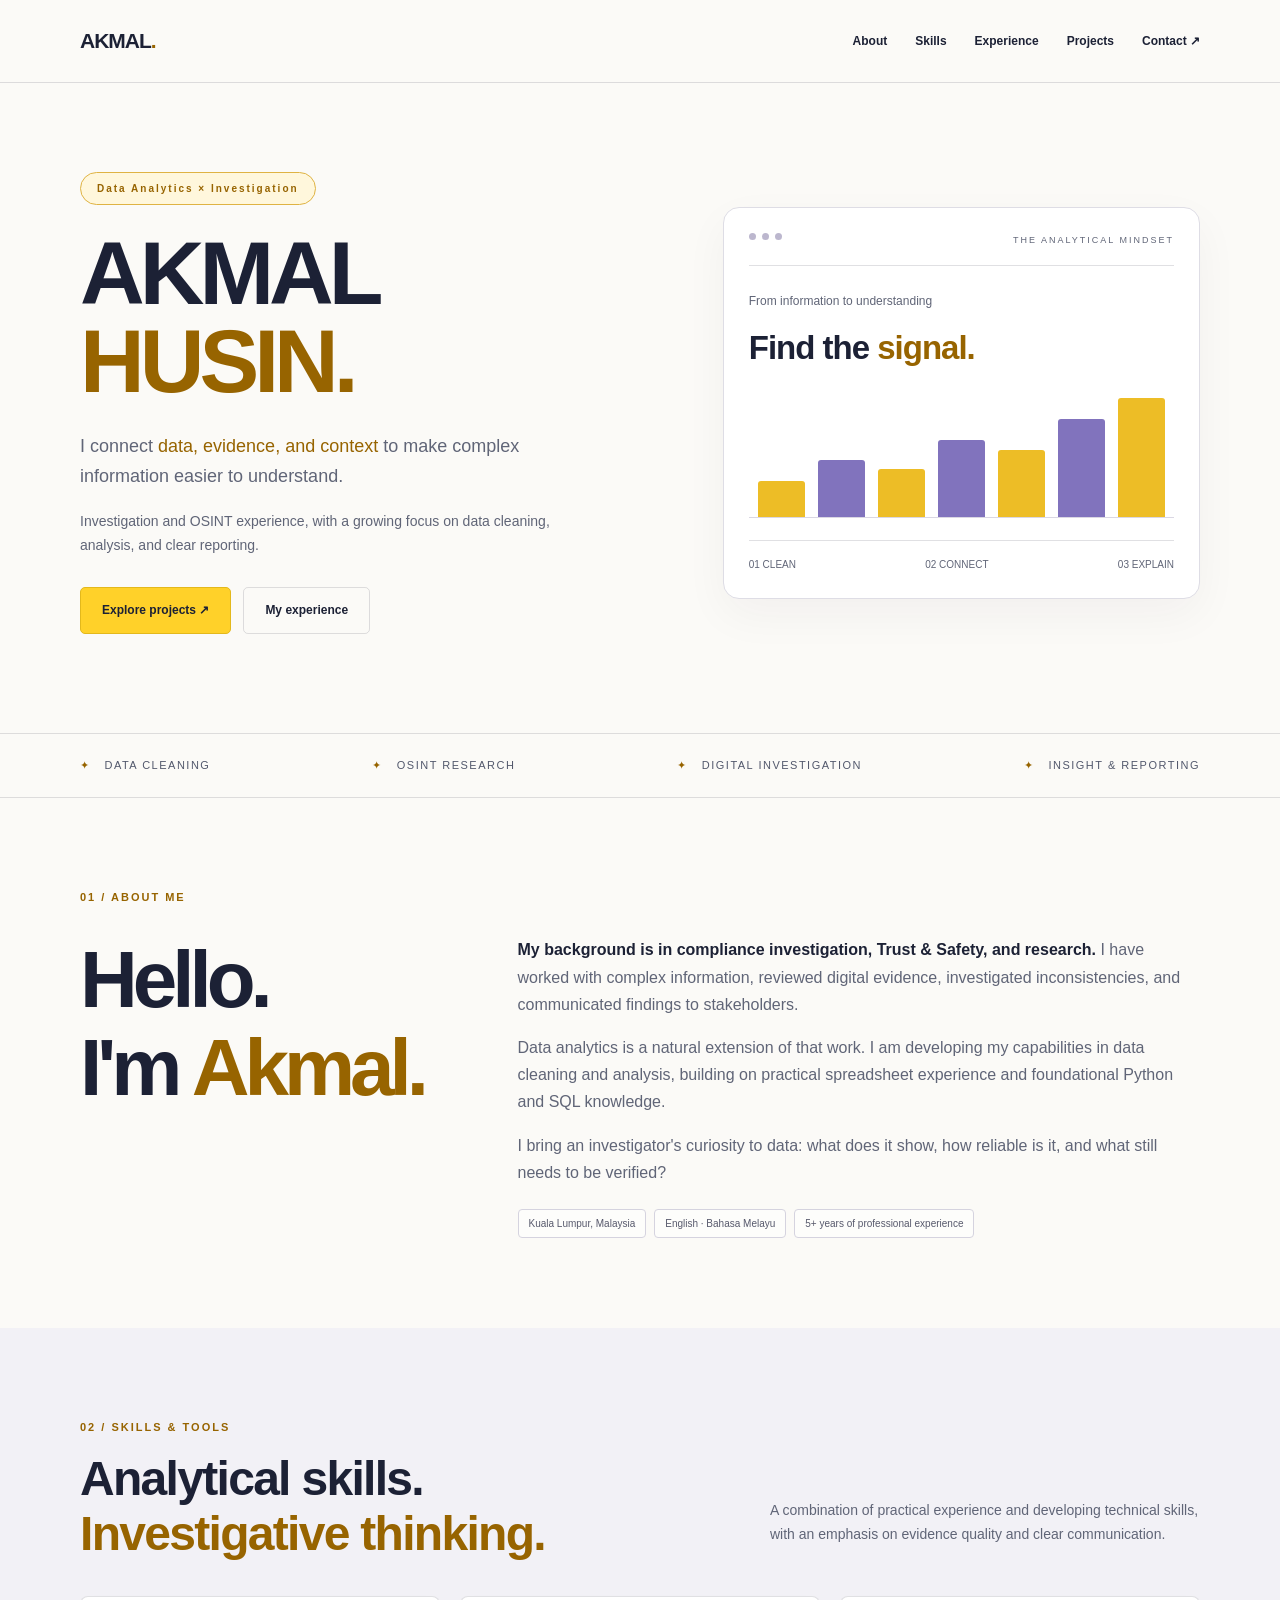
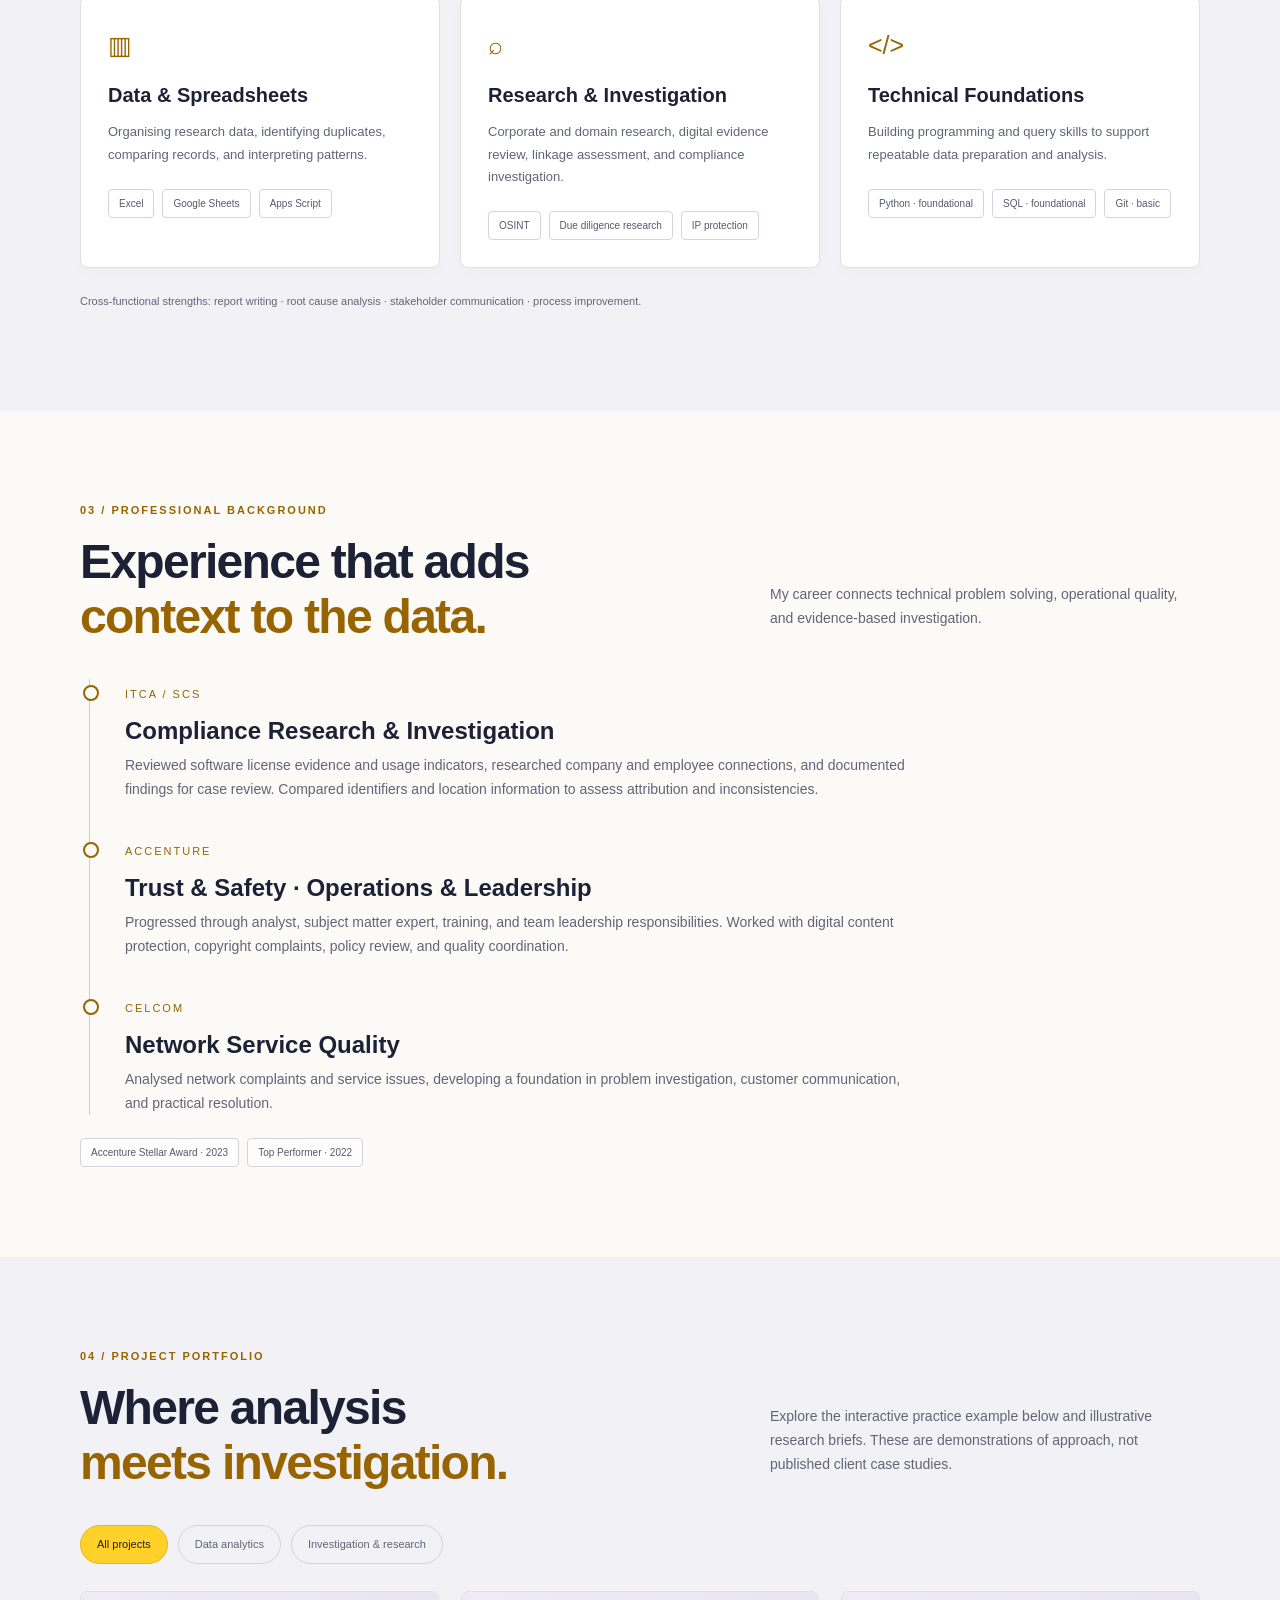
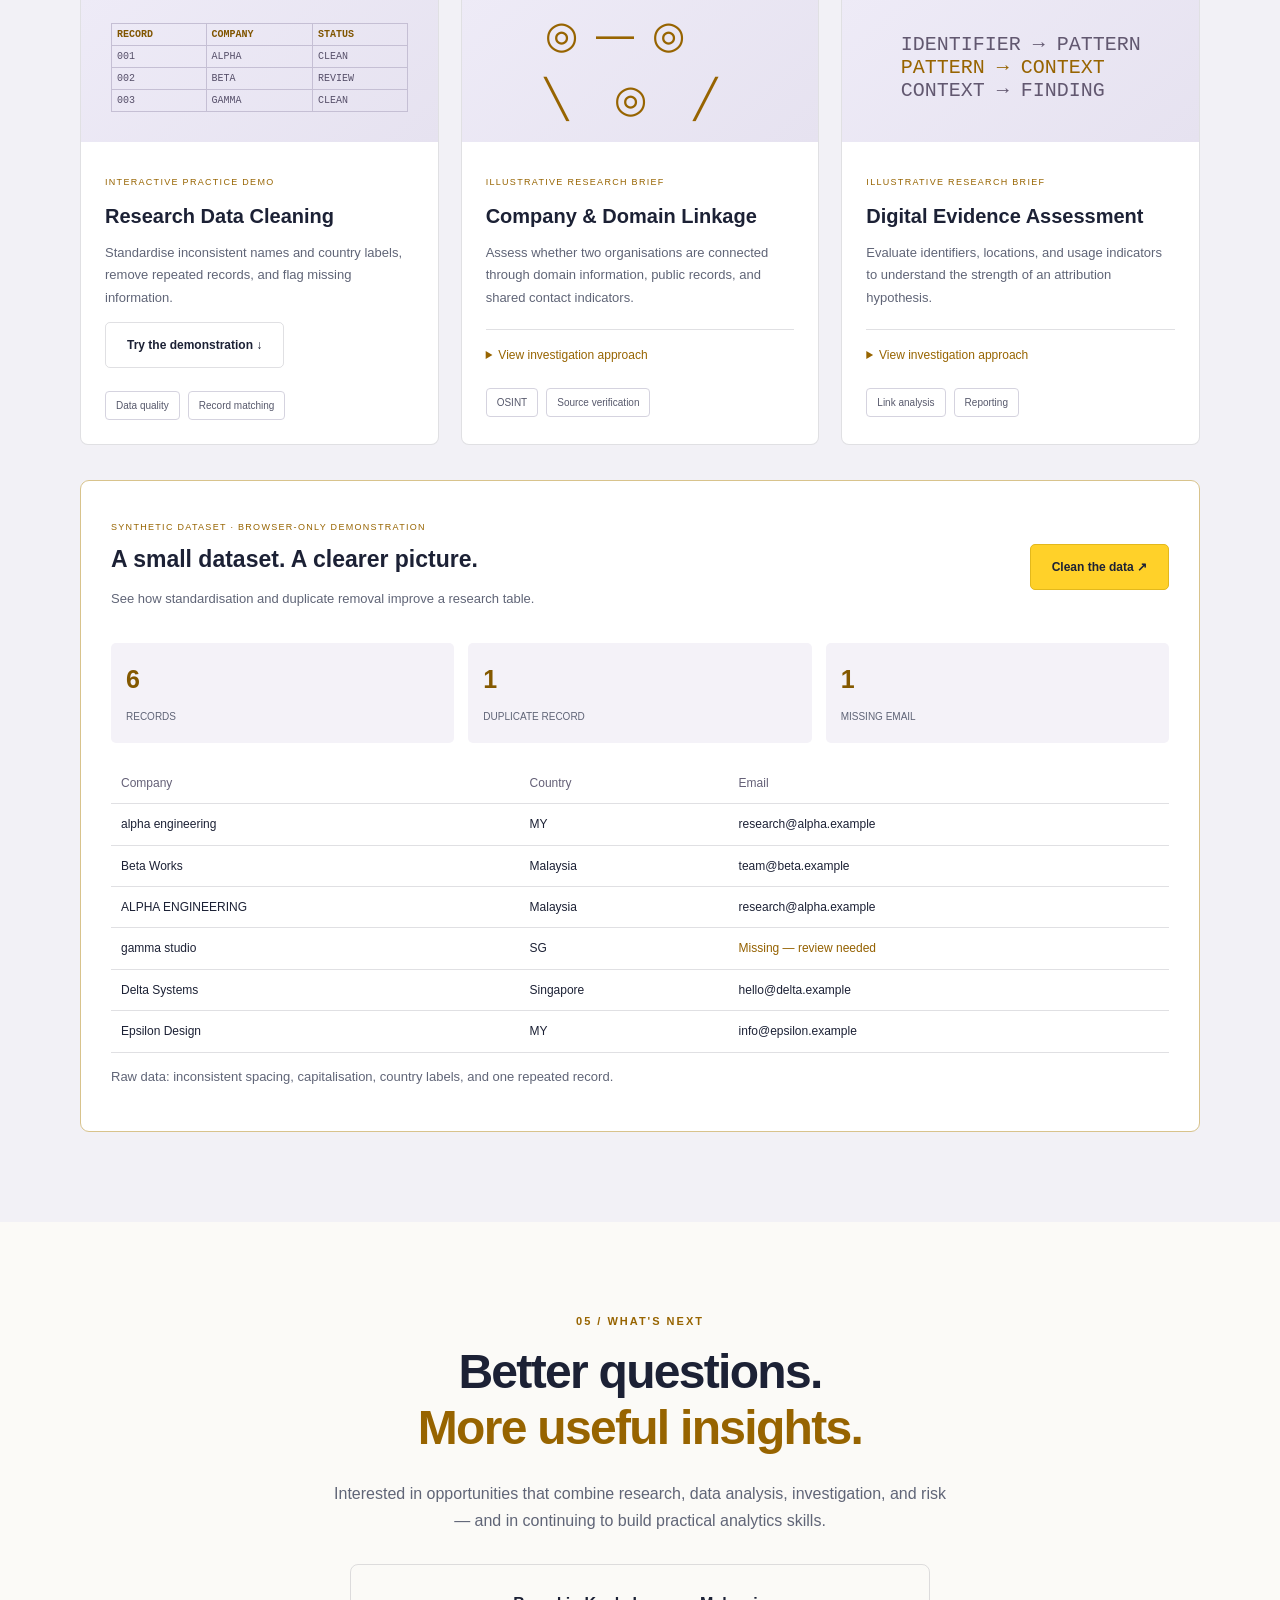
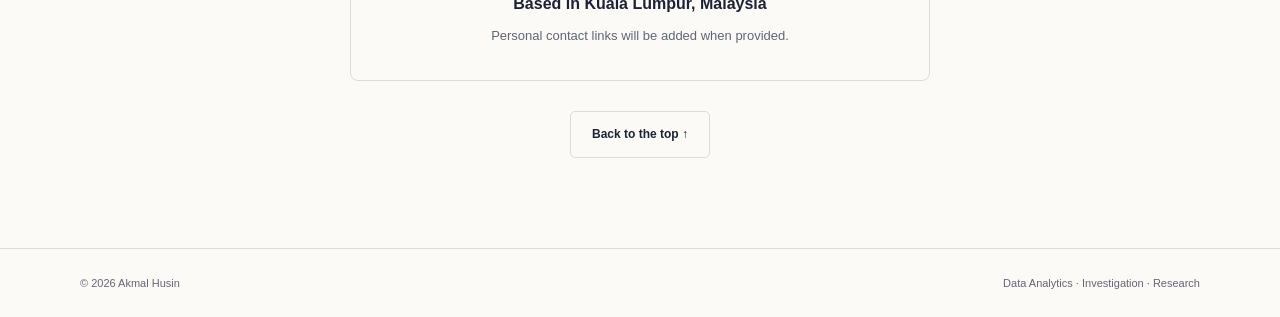
==== index.html @ 13989001 "Add files via upload" ====
<!doctype html><html lang="en"><head><meta charset="utf-8"><meta name="viewport" content="width=device-width,initial-scale=1"><title>Akmal Husin | Data Analytics & Investigation</title><meta name="description" content="Akmal Husin's portfolio brings together data analytics, OSINT, compliance investigation, and professional experience."><style>
:root{--bg:#06051c;--panel:#100f2c;--yellow:#ffd129;--white:#f5f4fc;--muted:#aaa9c2;--line:#ffffff20}*{box-sizing:border-box}html{scroll-behavior:smooth;scroll-padding-top:95px}body{margin:0;background:var(--bg);color:var(--white);font:16px/1.7 Arial,sans-serif}a{color:inherit;text-decoration:none}button{font:inherit;cursor:pointer}.wrap{width:min(1120px,88%);margin:auto}header{position:sticky;top:0;z-index:10;background:#06051cf5;border-bottom:1px solid var(--line)}.nav{height:82px;display:flex;justify-content:space-between;align-items:center}.logo{font-size:21px;font-weight:800;letter-spacing:-1px}.logo span,.accent{color:var(--yellow)}nav{display:flex;gap:28px;font-size:12px;font-weight:bold}nav a:hover,nav a.active{color:var(--yellow)}.menu{display:none;background:transparent;border:1px solid var(--line);color:white;padding:6px 12px}.hero{display:grid;grid-template-columns:1.2fr 1fr;align-items:center;gap:70px;min-height:650px;padding:65px 0 75px}.eyebrow,.label{font-size:11px;text-transform:uppercase;letter-spacing:2px;font-weight:bold;color:var(--yellow)}.badge{display:inline-block;border:1px solid var(--yellow);border-radius:30px;padding:7px 16px;font-size:10px;letter-spacing:2px;font-weight:bold;color:var(--yellow)}h1{font-size:clamp(58px,7vw,94px);line-height:.98;letter-spacing:-5px;margin:25px 0}h1 span{display:block;color:var(--yellow)}.hero p{color:var(--muted);max-width:520px;font-size:18px}.buttons{display:flex;gap:12px;flex-wrap:wrap;margin-top:30px}.btn{display:inline-block;border:1px solid var(--line);padding:12px 21px;border-radius:5px;font-size:12px;font-weight:bold}.primary{background:var(--yellow);border-color:var(--yellow);color:#08071e}.btn:hover{transform:translateY(-2px)}.hero-art{position:relative;background:linear-gradient(135deg,#171538,#0c0b25);border:1px solid #ffffff25;border-radius:16px;box-shadow:24px 24px 0 #ffd12908;transform:rotate(2deg);padding:25px}.art-top{display:flex;gap:6px;border-bottom:1px solid var(--line);padding-bottom:17px}.dot{width:7px;height:7px;border-radius:50%;background:#645e85}.art-top small{margin-left:auto;color:var(--muted);font-size:9px;letter-spacing:2px}.art-title{font-size:12px;color:var(--muted);margin:25px 0 8px}.big-stat{font-size:33px;font-weight:bold;letter-spacing:-1px}.chart{height:120px;display:flex;align-items:end;gap:11px;margin:22px 0}.chart i{flex:1;background:#ffd129;border-radius:3px 3px 0 0}.chart i:nth-child(even){background:#6c64ba}.art-foot{display:flex;justify-content:space-between;color:#bcb8d2;font-size:10px;border-top:1px solid var(--line);padding-top:15px}.strip{border-block:1px solid var(--line);padding:22px 0}.strip .wrap{display:flex;justify-content:space-between;gap:20px;flex-wrap:wrap;color:#c7c4d9;font-size:11px;letter-spacing:1.5px}.strip span:before{content:'✦';color:var(--yellow);margin-right:14px}section{padding:90px 0}.section-head{display:flex;align-items:end;justify-content:space-between;gap:50px;margin-bottom:35px}.section-head p{max-width:430px;color:var(--muted);font-size:14px}h2{font-size:clamp(32px,4vw,48px);line-height:1.15;letter-spacing:-1.7px;margin:14px 0 0}h3{line-height:1.3}.about-grid{display:grid;grid-template-columns:.7fr 1.3fr;gap:70px}.hello{font-size:80px;line-height:1.1;letter-spacing:-5px;margin:0}.about p{color:var(--muted);margin-top:0}.about strong{color:var(--white)}.tags{display:flex;gap:8px;flex-wrap:wrap;margin-top:23px}.tag{font-size:10px;padding:5px 10px;border:1px solid #ffffff25;border-radius:4px;color:#bcb8d2}.tinted{background:#0b0924}.skills{display:grid;grid-template-columns:repeat(3,1fr);gap:20px}.skill{padding:27px;border:1px solid var(--line);border-radius:8px;background:var(--panel)}.icon{font-size:25px;color:var(--yellow)}.skill h3{font-size:20px;margin:16px 0 10px}.skill p{font-size:13px;color:var(--muted)}.small-note{font-size:11px;color:var(--muted);margin-top:24px}.timeline{border-left:1px solid #5d546b;margin-left:9px;padding-left:35px}.job{position:relative;padding:0 0 35px}.job:last-child{padding-bottom:0}.job:before{content:'';position:absolute;left:-42px;top:6px;width:12px;height:12px;border:2px solid var(--yellow);background:var(--bg);border-radius:50%}.company{color:var(--yellow);font-size:11px;letter-spacing:2px;text-transform:uppercase}.job h3{font-size:24px;margin:8px 0}.job p{color:var(--muted);font-size:14px;max-width:780px;margin:0}.filters{display:flex;gap:10px;flex-wrap:wrap;margin-bottom:27px}.filter{background:none;color:var(--muted);border:1px solid var(--line);padding:9px 16px;border-radius:30px;font-size:11px}.filter[aria-pressed=true]{background:var(--yellow);border-color:var(--yellow);color:var(--bg)}.projects{display:grid;grid-template-columns:repeat(3,1fr);gap:22px}.project{border:1px solid var(--line);border-radius:8px;overflow:hidden;background:var(--panel)}.project[hidden]{display:none}.project-art{height:150px;padding:30px;background:linear-gradient(140deg,#211d49,#14112d);display:flex;align-items:center;justify-content:center}.mini-table{width:100%;border-collapse:collapse;font:10px monospace}.mini-table td{border:1px solid #ffffff25;padding:5px;color:#b9b5ce}.mini-table tr:first-child td{color:var(--yellow)}.nodes{font-size:38px;letter-spacing:18px;color:var(--yellow)}.project-body{padding:24px}.project h3{font-size:20px;margin:10px 0}.project p{font-size:13px;color:var(--muted)}.status{font-size:9px;text-transform:uppercase;letter-spacing:1.3px;color:var(--yellow)}details{border-top:1px solid var(--line);padding-top:15px;margin-top:20px}summary{cursor:pointer;color:var(--yellow);font-size:12px}details p{margin-bottom:0}.demo{margin-top:35px;border:1px solid #ffd12950;border-radius:9px;padding:30px;background:#13102e}.demo-head{display:flex;justify-content:space-between;gap:20px;align-items:center}.demo h3{margin:7px 0;font-size:23px}.demo p{font-size:13px;color:var(--muted)}.metrics{display:grid;grid-template-columns:repeat(3,1fr);gap:14px;margin:20px 0}.metric{background:#ffffff05;padding:15px;border-radius:5px}.metric strong{display:block;font-size:25px;color:var(--yellow)}.metric span{font-size:10px;color:var(--muted)}.table-wrap{overflow:auto}table.data{width:100%;border-collapse:collapse;font-size:12px;text-align:left}table.data th,table.data td{padding:10px;border-bottom:1px solid var(--line)}table.data th{color:#a29db9;font-weight:normal}.flag{color:#eabb63}.contact{text-align:center}.contact p{max-width:630px;margin:25px auto;color:var(--muted)}.contact-box{border:1px solid var(--line);border-radius:8px;padding:25px;max-width:580px;margin:30px auto}.contact-box p{margin:8px auto;font-size:13px}footer{border-top:1px solid var(--line);padding:25px 0;color:#89859f;font-size:11px}footer .wrap{display:flex;justify-content:space-between;gap:20px}a:focus-visible,button:focus-visible,summary:focus-visible{outline:2px solid var(--yellow);outline-offset:5px}@media(max-width:780px){.hero{grid-template-columns:1fr;gap:40px;padding:50px 0}.hero-art{max-width:460px;transform:none}.menu{display:block}nav{display:none;position:absolute;top:82px;left:0;right:0;background:#0e0b29;padding:25px 6%;flex-direction:column}nav.open{display:flex}h1{letter-spacing:-3px}.section-head{display:block}.section-head p{margin-top:20px}.about-grid{grid-template-columns:1fr;gap:25px}.hello{font-size:60px}.skills,.projects{grid-template-columns:1fr}.demo-head{align-items:start;flex-direction:column}.metrics{gap:6px}.metric{padding:10px}.metric strong{font-size:22px}.demo{padding:20px}section{padding:65px 0}footer .wrap{flex-direction:column}.strip .wrap{font-size:9px}.hero p{font-size:16px}}@media(prefers-reduced-motion:reduce){html{scroll-behavior:auto}}

/* Light portfolio palette */
:root{--bg:#fbfaf7;--panel:#ffffff;--yellow:#976400;--white:#1c2135;--muted:#606577;--line:#23263c24}
header{background:#fbfaf7f5}.primary{background:#ffd129;border-color:#e3b81c;color:#1c2135}
.badge{background:#fff7dc;border-color:#dfb343}.hero-art{background:#fff;border-color:#dedde5;box-shadow:0 16px 45px #2721390b;transform:none}
.dot{background:#bcb7ce}.art-foot{color:#606577}.chart{align-items:flex-end;border-bottom:1px solid #dad7e3;padding:0 9px;gap:13px}
.chart i{background:#edbd26}.chart i:nth-child(even){background:#8173bd}.strip .wrap{color:#52586c}
.about strong{color:#1c2135}.tinted{background:#f2f1f6}.tag{border-color:#d5d3df;color:#57596c;background:#ffffff70}
.skill{box-shadow:0 5px 18px #28213b04}.job:before{background:var(--bg)}.timeline{border-color:#ccc6d9}
.filter[aria-pressed=true]{background:#ffd129;border-color:#e3b81c;color:#1c2135}.project-art{background:linear-gradient(140deg,#eeebf7,#e6e2f0)}
.mini-table td{border-color:#c5bfd4;color:#57506a}.mini-table tr:first-child td{color:#805500;font-weight:bold}
.project-art>div[style]{color:#625870!important}.demo{background:#fff;border-color:#d8c38c}.metric{background:#f4f2f8}
.metric strong{color:#845900}table.data th{color:#646077}.flag{color:#946100}footer{color:#676477}
@media(max-width:780px){nav{background:#fbfaf7;border-bottom:1px solid var(--line)}}
</style></head><body id="home"><header><div class="wrap nav"><a href="#home" class="logo">AKMAL<span>.</span></a><button class="menu" aria-controls="nav" aria-expanded="false">Menu</button><nav id="nav"><a href="#about">About</a><a href="#skills">Skills</a><a href="#experience">Experience</a><a href="#projects">Projects</a><a href="#contact">Contact ↗</a></nav></div></header><main><div class="wrap hero"><div><span class="badge">Data Analytics × Investigation</span><h1>AKMAL<span>HUSIN.</span></h1><p>I connect <span class="accent">data, evidence, and context</span> to make complex information easier to understand.</p><p style="font-size:14px">Investigation and OSINT experience, with a growing focus on data cleaning, analysis, and clear reporting.</p><div class="buttons"><a class="btn primary" href="#projects">Explore projects ↗</a><a class="btn" href="#experience">My experience</a></div></div><div class="hero-art" role="img" aria-label="Decorative analytics illustration; bars do not represent actual results"><div class="art-top"><i class="dot"></i><i class="dot"></i><i class="dot"></i><small>THE ANALYTICAL MINDSET</small></div><div class="art-title">From information to understanding</div><div class="big-stat">Find the <span class="accent">signal.</span></div><div class="chart"><i style="height:30%"></i><i style="height:48%"></i><i style="height:40%"></i><i style="height:65%"></i><i style="height:56%"></i><i style="height:82%"></i><i style="height:100%"></i></div><div class="art-foot"><span>01 CLEAN</span><span>02 CONNECT</span><span>03 EXPLAIN</span></div></div></div><div class="strip"><div class="wrap"><span>DATA CLEANING</span><span>OSINT RESEARCH</span><span>DIGITAL INVESTIGATION</span><span>INSIGHT & REPORTING</span></div></div>
<section id="about" class="about"><div class="wrap"><div class="label">01 / About me</div><div class="about-grid" style="margin-top:30px"><h2 class="hello">Hello.<br>I'm <span class="accent">Akmal.</span></h2><div><p><strong>My background is in compliance investigation, Trust & Safety, and research.</strong> I have worked with complex information, reviewed digital evidence, investigated inconsistencies, and communicated findings to stakeholders.</p><p>Data analytics is a natural extension of that work. I am developing my capabilities in data cleaning and analysis, building on practical spreadsheet experience and foundational Python and SQL knowledge.</p><p>I bring an investigator's curiosity to data: what does it show, how reliable is it, and what still needs to be verified?</p><div class="tags"><span class="tag">Kuala Lumpur, Malaysia</span><span class="tag">English · Bahasa Melayu</span><span class="tag">5+ years of professional experience</span></div></div></div></div></section>
<section id="skills" class="tinted"><div class="wrap"><div class="section-head"><div><div class="label">02 / Skills & tools</div><h2>Analytical skills.<br><span class="accent">Investigative thinking.</span></h2></div><p>A combination of practical experience and developing technical skills, with an emphasis on evidence quality and clear communication.</p></div><div class="skills"><article class="skill"><span class="icon">▥</span><h3>Data & Spreadsheets</h3><p>Organising research data, identifying duplicates, comparing records, and interpreting patterns.</p><div class="tags"><span class="tag">Excel</span><span class="tag">Google Sheets</span><span class="tag">Apps Script</span></div></article><article class="skill"><span class="icon">⌕</span><h3>Research & Investigation</h3><p>Corporate and domain research, digital evidence review, linkage assessment, and compliance investigation.</p><div class="tags"><span class="tag">OSINT</span><span class="tag">Due diligence research</span><span class="tag">IP protection</span></div></article><article class="skill"><span class="icon">&lt;/&gt;</span><h3>Technical Foundations</h3><p>Building programming and query skills to support repeatable data preparation and analysis.</p><div class="tags"><span class="tag">Python · foundational</span><span class="tag">SQL · foundational</span><span class="tag">Git · basic</span></div></article></div><p class="small-note">Cross-functional strengths: report writing · root cause analysis · stakeholder communication · process improvement.</p></div></section>
<section id="experience"><div class="wrap"><div class="section-head"><div><div class="label">03 / Professional background</div><h2>Experience that adds<br><span class="accent">context to the data.</span></h2></div><p>My career connects technical problem solving, operational quality, and evidence-based investigation.</p></div><div class="timeline"><article class="job"><span class="company">ITCA / SCS</span><h3>Compliance Research & Investigation</h3><p>Reviewed software license evidence and usage indicators, researched company and employee connections, and documented findings for case review. Compared identifiers and location information to assess attribution and inconsistencies.</p></article><article class="job"><span class="company">Accenture</span><h3>Trust & Safety · Operations & Leadership</h3><p>Progressed through analyst, subject matter expert, training, and team leadership responsibilities. Worked with digital content protection, copyright complaints, policy review, and quality coordination.</p></article><article class="job"><span class="company">Celcom</span><h3>Network Service Quality</h3><p>Analysed network complaints and service issues, developing a foundation in problem investigation, customer communication, and practical resolution.</p></article></div><div class="tags"><span class="tag">Accenture Stellar Award · 2023</span><span class="tag">Top Performer · 2022</span></div></div></section>
<section id="projects" class="tinted"><div class="wrap"><div class="section-head"><div><div class="label">04 / Project portfolio</div><h2>Where analysis<br><span class="accent">meets investigation.</span></h2></div><p>Explore the interactive practice example below and illustrative research briefs. These are demonstrations of approach, not published client case studies.</p></div><div class="filters" role="group" aria-label="Filter projects"><button class="filter" data-filter="all" aria-pressed="true">All projects</button><button class="filter" data-filter="data" aria-pressed="false">Data analytics</button><button class="filter" data-filter="research" aria-pressed="false">Investigation & research</button></div><div class="projects"><article class="project" data-category="data"><div class="project-art"><table class="mini-table" aria-hidden="true"><tr><td>RECORD</td><td>COMPANY</td><td>STATUS</td></tr><tr><td>001</td><td>ALPHA</td><td>CLEAN</td></tr><tr><td>002</td><td>BETA</td><td>REVIEW</td></tr><tr><td>003</td><td>GAMMA</td><td>CLEAN</td></tr></table></div><div class="project-body"><span class="status">Interactive practice demo</span><h3>Research Data Cleaning</h3><p>Standardise inconsistent names and country labels, remove repeated records, and flag missing information.</p><a class="btn" href="#demo">Try the demonstration ↓</a><div class="tags"><span class="tag">Data quality</span><span class="tag">Record matching</span></div></div></article><article class="project" data-category="research"><div class="project-art"><div class="nodes" aria-hidden="true">◎—◎<br>╲ ◎ ╱</div></div><div class="project-body"><span class="status">Illustrative research brief</span><h3>Company & Domain Linkage</h3><p>Assess whether two organisations are connected through domain information, public records, and shared contact indicators.</p><details><summary>View investigation approach</summary><p>Define the entities, verify sources, compare independent indicators, and separate confirmed relationships from possible connections. Deliverable: an evidence table and a concise assessment with limitations.</p></details><div class="tags"><span class="tag">OSINT</span><span class="tag">Source verification</span></div></div></article><article class="project" data-category="research"><div class="project-art"><div style="font:20px monospace;color:#bdb6dd" aria-hidden="true">IDENTIFIER → PATTERN<br><span class="accent">PATTERN → CONTEXT</span><br>CONTEXT → FINDING</div></div><div class="project-body"><span class="status">Illustrative research brief</span><h3>Digital Evidence Assessment</h3><p>Evaluate identifiers, locations, and usage indicators to understand the strength of an attribution hypothesis.</p><details><summary>View investigation approach</summary><p>Organise the evidence, test consistency across fields, consider alternative explanations, and document unresolved gaps. Deliverable: a structured review explaining confidence and next steps.</p></details><div class="tags"><span class="tag">Link analysis</span><span class="tag">Reporting</span></div></div></article></div>
<div class="demo" id="demo"><div class="demo-head"><div><span class="status">Synthetic dataset · browser-only demonstration</span><h3>A small dataset. A clearer picture.</h3><p>See how standardisation and duplicate removal improve a research table.</p></div><button id="clean" class="btn primary">Clean the data ↗</button></div><div class="metrics"><div class="metric"><strong id="records">6</strong><span>RECORDS</span></div><div class="metric"><strong id="duplicates">1</strong><span>DUPLICATE RECORD</span></div><div class="metric"><strong id="missing">1</strong><span>MISSING EMAIL</span></div></div><div class="table-wrap"><table class="data"><thead><tr><th>Company</th><th>Country</th><th>Email</th></tr></thead><tbody id="rows"></tbody></table></div><p id="result" role="status" aria-live="polite">Raw data: inconsistent spacing, capitalisation, country labels, and one repeated record.</p></div></div></section>
<section id="contact" class="contact"><div class="wrap"><div class="label">05 / What's next</div><h2>Better questions.<br><span class="accent">More useful insights.</span></h2><p>Interested in opportunities that combine research, data analysis, investigation, and risk — and in continuing to build practical analytics skills.</p><div class="contact-box"><strong>Based in Kuala Lumpur, Malaysia</strong><p>Personal contact links will be added when provided.</p></div><a class="btn" href="#home">Back to the top ↑</a></div></section></main><footer><div class="wrap"><span>© 2026 Akmal Husin</span><span>Data Analytics · Investigation · Research</span></div></footer>
<script>const menu=document.querySelector('.menu'),nav=document.querySelector('nav');menu.onclick=()=>{let open=menu.getAttribute('aria-expanded')!=='true';menu.setAttribute('aria-expanded',String(open));nav.classList.toggle('open',open)};nav.querySelectorAll('a').forEach(a=>a.onclick=()=>{nav.classList.remove('open');menu.setAttribute('aria-expanded','false')});document.querySelectorAll('.filter').forEach(b=>b.onclick=()=>{document.querySelectorAll('.filter').forEach(x=>x.setAttribute('aria-pressed',String(x===b)));document.querySelectorAll('.project').forEach(p=>p.hidden=b.dataset.filter!=='all'&&p.dataset.category!==b.dataset.filter)});const raw=[[' alpha engineering ','MY','research@alpha.example'],['Beta Works','Malaysia','team@beta.example'],['ALPHA ENGINEERING','Malaysia','research@alpha.example'],['gamma studio','SG',''],['Delta Systems','Singapore','hello@delta.example'],['Epsilon Design','MY','info@epsilon.example']];let cleaned=false;function normalise(row){return[row[0].trim().toLowerCase().replace(/\b\w/g,c=>c.toUpperCase()),({MY:'Malaysia',SG:'Singapore'})[row[1]]||row[1],row[2]]}function cleanRows(){return raw.map(normalise).filter((r,i,a)=>a.findIndex(x=>JSON.stringify(x)===JSON.stringify(r))===i)}function render(){const rows=cleaned?cleanRows():raw;document.getElementById('rows').replaceChildren(...rows.map(row=>{const tr=document.createElement('tr');row.forEach(value=>{const td=document.createElement('td');td.textContent=value||'Missing — review needed';if(!value)td.className='flag';tr.append(td)});return tr}));document.getElementById('records').textContent=rows.length;document.getElementById('duplicates').textContent=cleaned?'0':'1';document.getElementById('clean').textContent=cleaned?'Reset demonstration ↺':'Clean the data ↗';document.getElementById('result').textContent=cleaned?'Cleaned: 1 duplicate removed; names and country labels standardised. The missing email remains flagged for review.':'Raw data: inconsistent spacing, capitalisation, country labels, and one repeated record.'}document.getElementById('clean').onclick=()=>{cleaned=!cleaned;render()};render();</script></body></html>
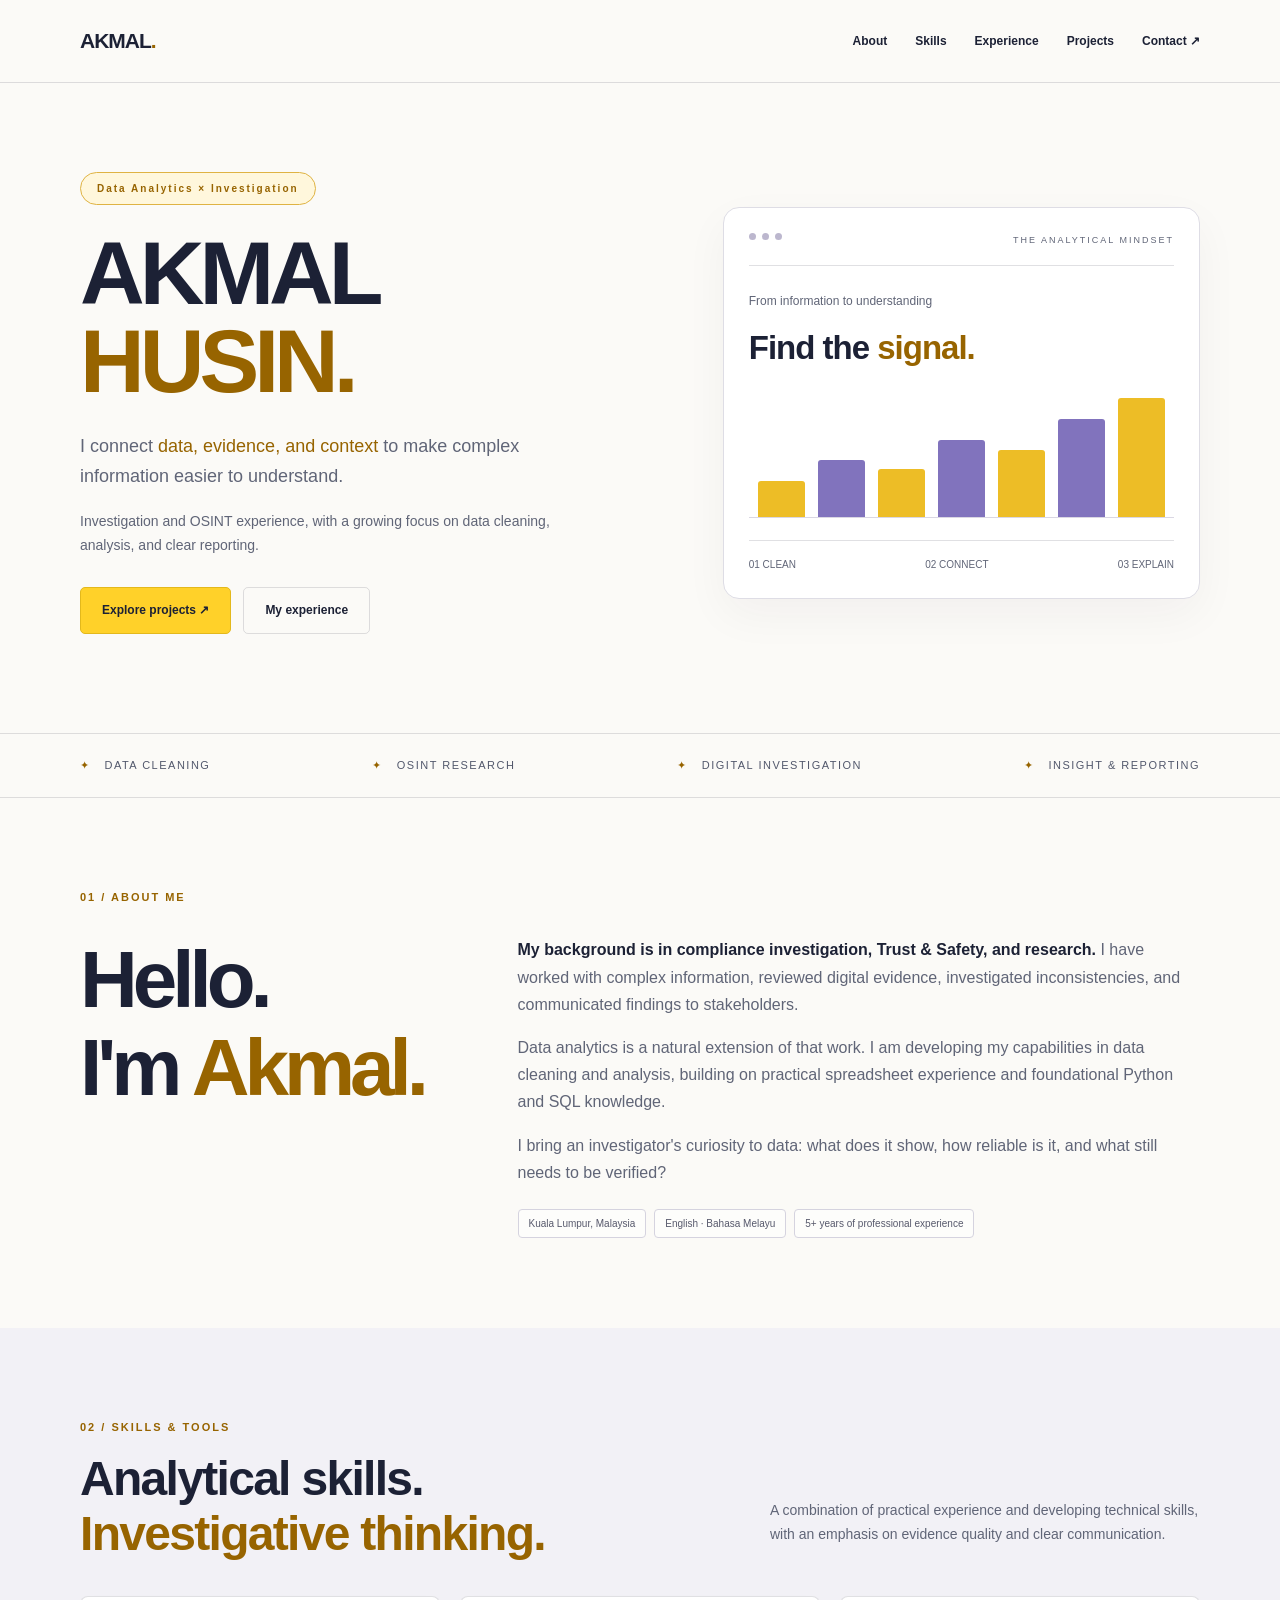
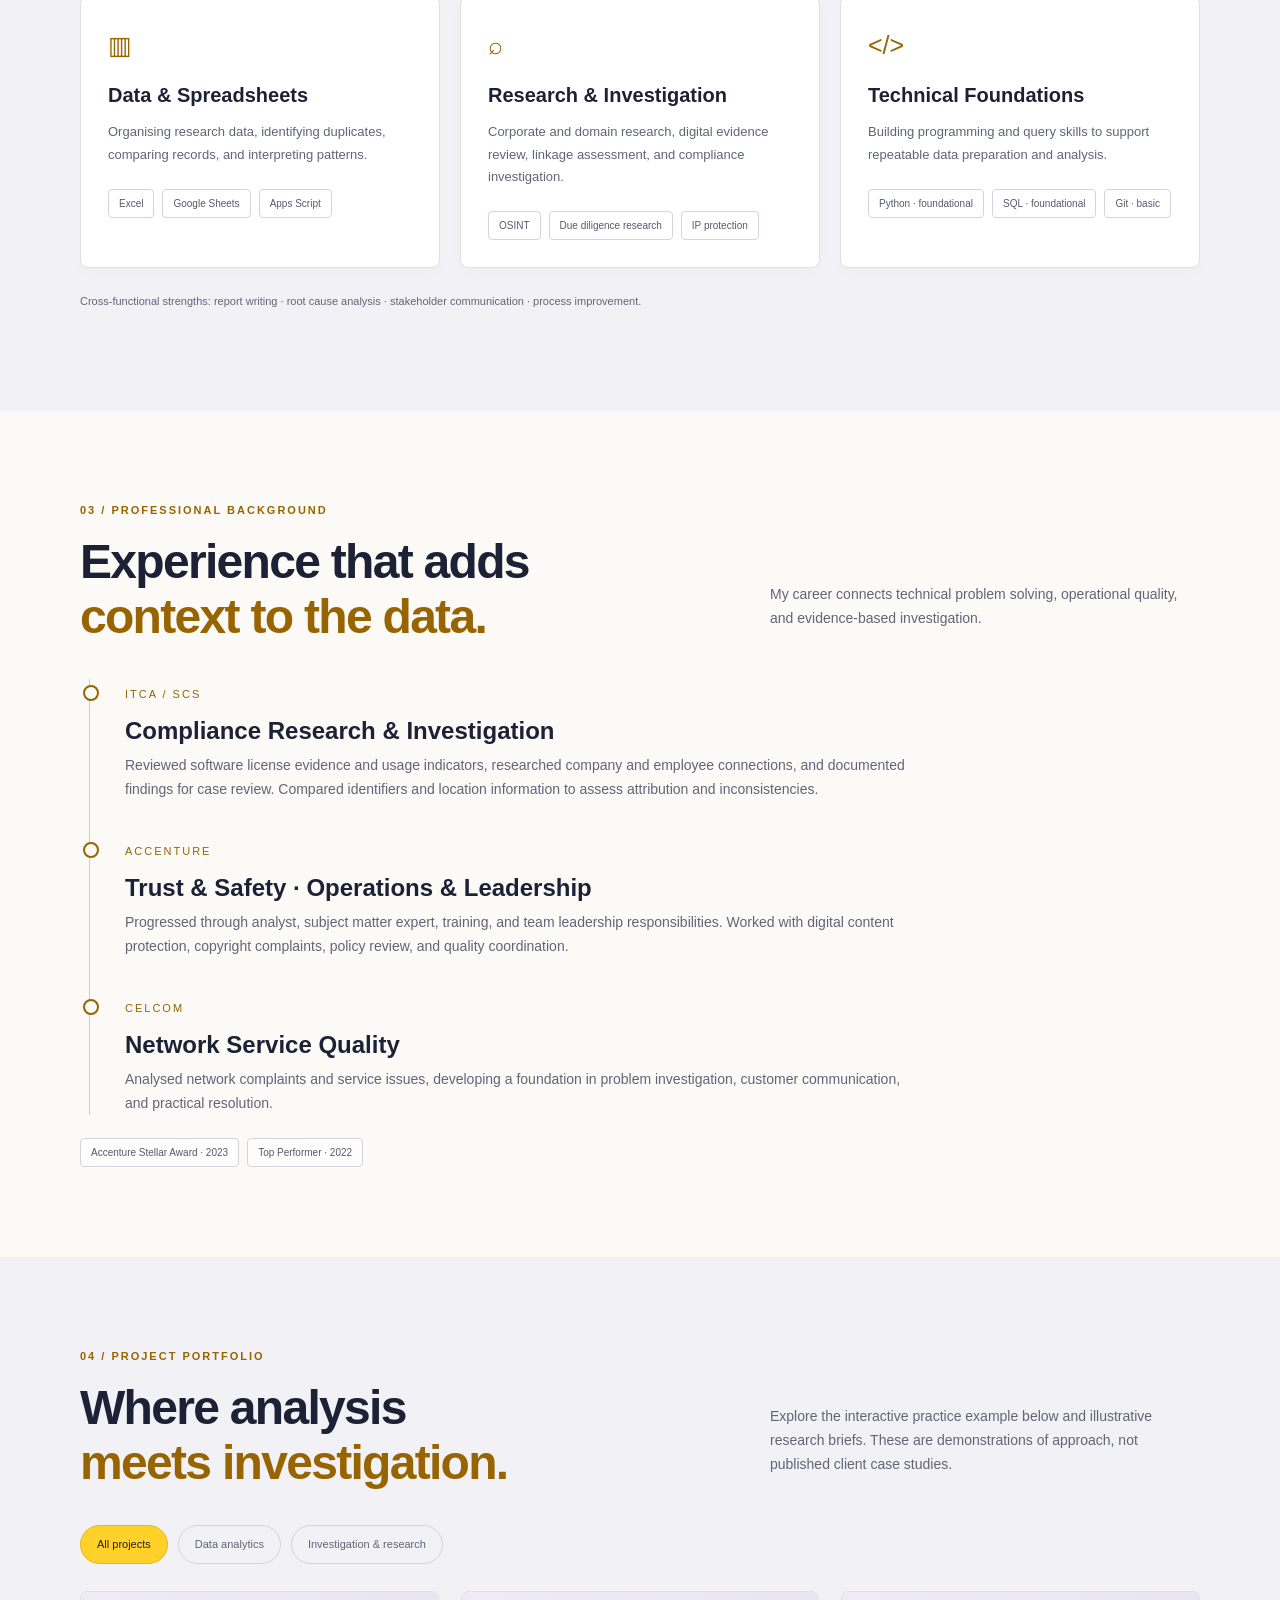
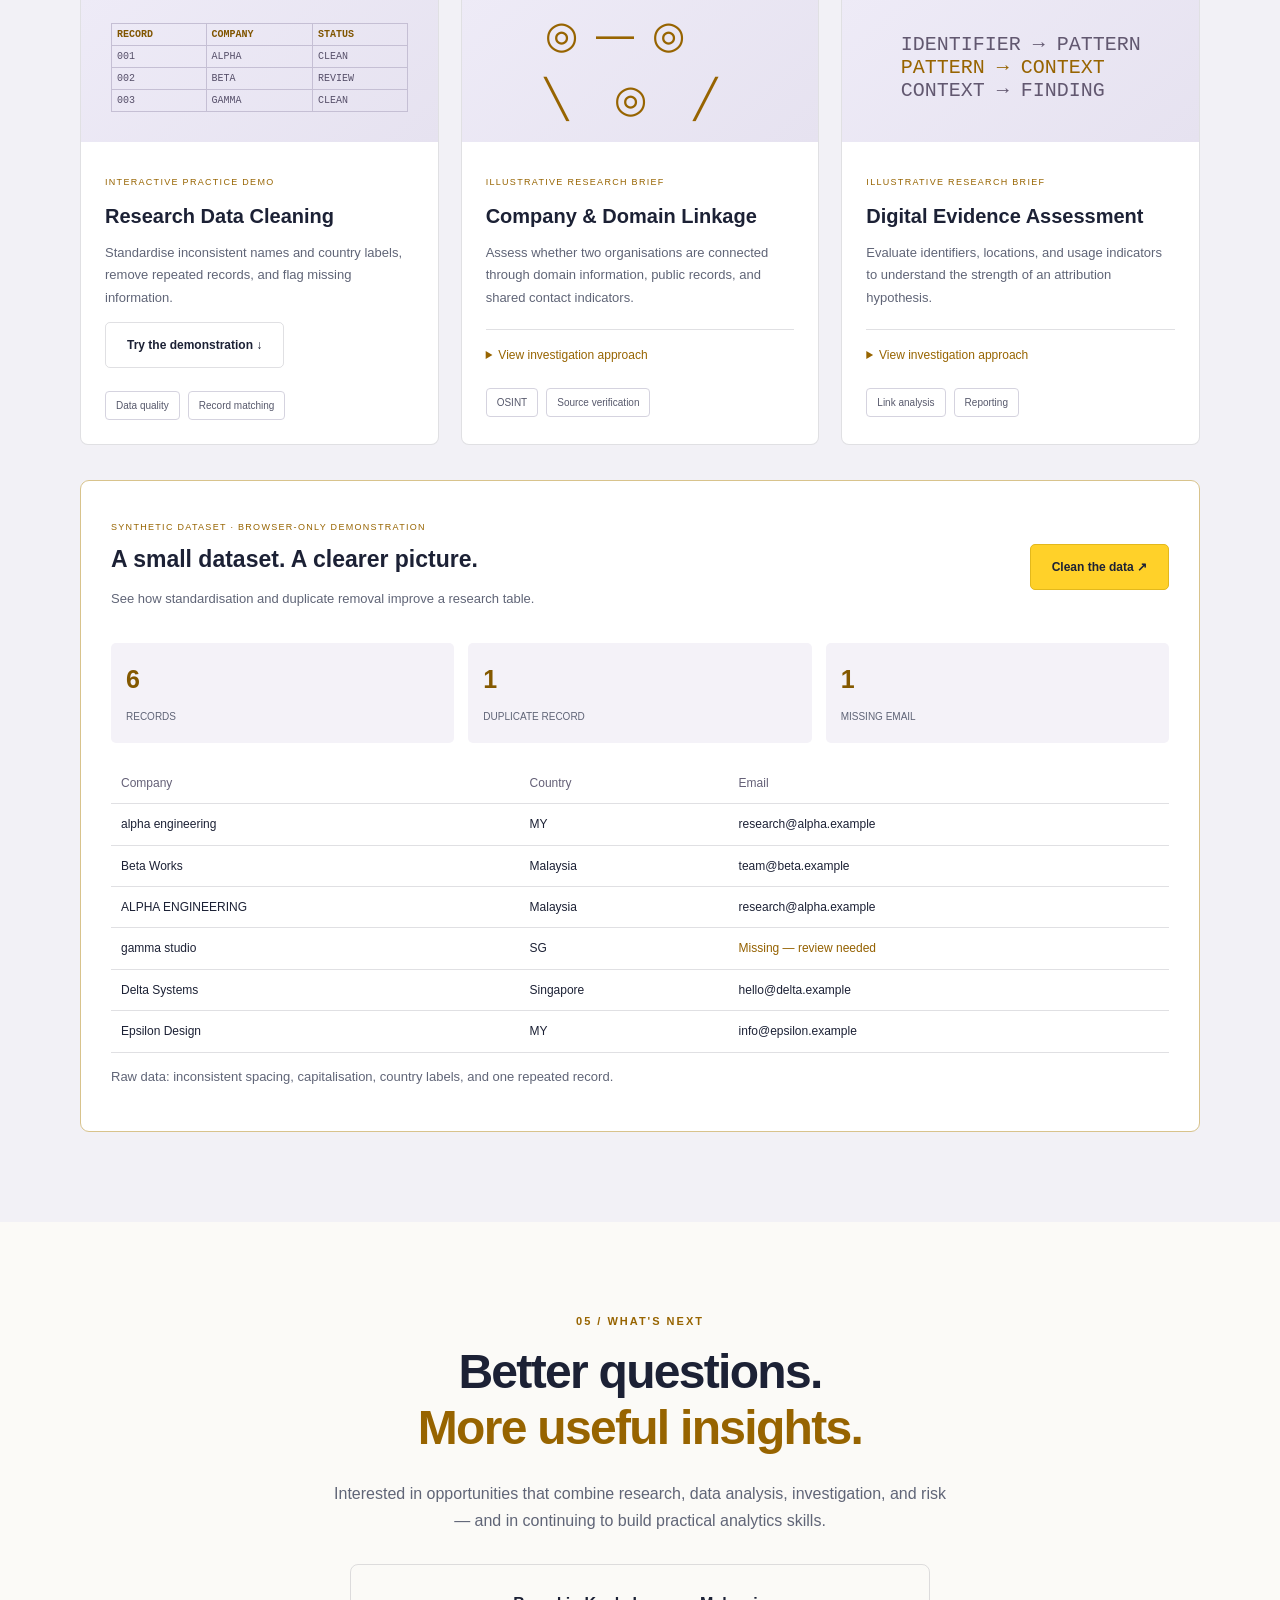
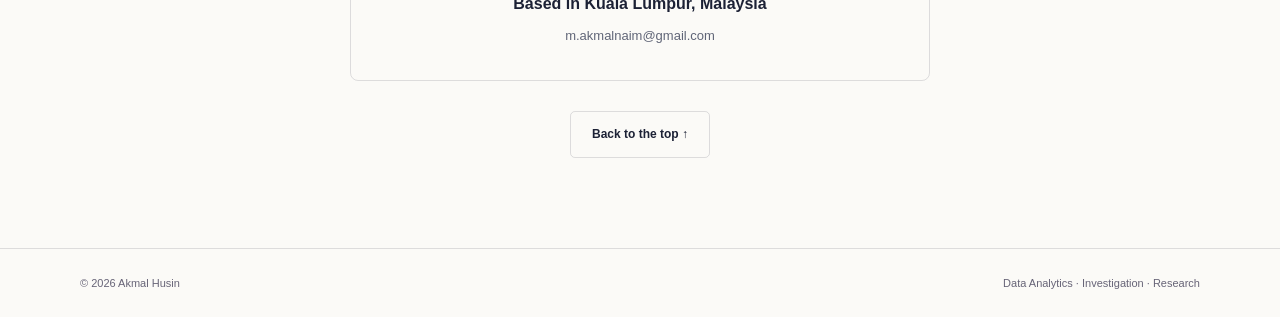
==== commit c3926788: "Update contact section with email details Added contact information and email to the contact section" ====
--- a/index.html
+++ b/index.html
@@ -20,5 +20,5 @@
 <section id="experience"><div class="wrap"><div class="section-head"><div><div class="label">03 / Professional background</div><h2>Experience that adds<br><span class="accent">context to the data.</span></h2></div><p>My career connects technical problem solving, operational quality, and evidence-based investigation.</p></div><div class="timeline"><article class="job"><span class="company">ITCA / SCS</span><h3>Compliance Research & Investigation</h3><p>Reviewed software license evidence and usage indicators, researched company and employee connections, and documented findings for case review. Compared identifiers and location information to assess attribution and inconsistencies.</p></article><article class="job"><span class="company">Accenture</span><h3>Trust & Safety · Operations & Leadership</h3><p>Progressed through analyst, subject matter expert, training, and team leadership responsibilities. Worked with digital content protection, copyright complaints, policy review, and quality coordination.</p></article><article class="job"><span class="company">Celcom</span><h3>Network Service Quality</h3><p>Analysed network complaints and service issues, developing a foundation in problem investigation, customer communication, and practical resolution.</p></article></div><div class="tags"><span class="tag">Accenture Stellar Award · 2023</span><span class="tag">Top Performer · 2022</span></div></div></section>
 <section id="projects" class="tinted"><div class="wrap"><div class="section-head"><div><div class="label">04 / Project portfolio</div><h2>Where analysis<br><span class="accent">meets investigation.</span></h2></div><p>Explore the interactive practice example below and illustrative research briefs. These are demonstrations of approach, not published client case studies.</p></div><div class="filters" role="group" aria-label="Filter projects"><button class="filter" data-filter="all" aria-pressed="true">All projects</button><button class="filter" data-filter="data" aria-pressed="false">Data analytics</button><button class="filter" data-filter="research" aria-pressed="false">Investigation & research</button></div><div class="projects"><article class="project" data-category="data"><div class="project-art"><table class="mini-table" aria-hidden="true"><tr><td>RECORD</td><td>COMPANY</td><td>STATUS</td></tr><tr><td>001</td><td>ALPHA</td><td>CLEAN</td></tr><tr><td>002</td><td>BETA</td><td>REVIEW</td></tr><tr><td>003</td><td>GAMMA</td><td>CLEAN</td></tr></table></div><div class="project-body"><span class="status">Interactive practice demo</span><h3>Research Data Cleaning</h3><p>Standardise inconsistent names and country labels, remove repeated records, and flag missing information.</p><a class="btn" href="#demo">Try the demonstration ↓</a><div class="tags"><span class="tag">Data quality</span><span class="tag">Record matching</span></div></div></article><article class="project" data-category="research"><div class="project-art"><div class="nodes" aria-hidden="true">◎—◎<br>╲ ◎ ╱</div></div><div class="project-body"><span class="status">Illustrative research brief</span><h3>Company & Domain Linkage</h3><p>Assess whether two organisations are connected through domain information, public records, and shared contact indicators.</p><details><summary>View investigation approach</summary><p>Define the entities, verify sources, compare independent indicators, and separate confirmed relationships from possible connections. Deliverable: an evidence table and a concise assessment with limitations.</p></details><div class="tags"><span class="tag">OSINT</span><span class="tag">Source verification</span></div></div></article><article class="project" data-category="research"><div class="project-art"><div style="font:20px monospace;color:#bdb6dd" aria-hidden="true">IDENTIFIER → PATTERN<br><span class="accent">PATTERN → CONTEXT</span><br>CONTEXT → FINDING</div></div><div class="project-body"><span class="status">Illustrative research brief</span><h3>Digital Evidence Assessment</h3><p>Evaluate identifiers, locations, and usage indicators to understand the strength of an attribution hypothesis.</p><details><summary>View investigation approach</summary><p>Organise the evidence, test consistency across fields, consider alternative explanations, and document unresolved gaps. Deliverable: a structured review explaining confidence and next steps.</p></details><div class="tags"><span class="tag">Link analysis</span><span class="tag">Reporting</span></div></div></article></div>
 <div class="demo" id="demo"><div class="demo-head"><div><span class="status">Synthetic dataset · browser-only demonstration</span><h3>A small dataset. A clearer picture.</h3><p>See how standardisation and duplicate removal improve a research table.</p></div><button id="clean" class="btn primary">Clean the data ↗</button></div><div class="metrics"><div class="metric"><strong id="records">6</strong><span>RECORDS</span></div><div class="metric"><strong id="duplicates">1</strong><span>DUPLICATE RECORD</span></div><div class="metric"><strong id="missing">1</strong><span>MISSING EMAIL</span></div></div><div class="table-wrap"><table class="data"><thead><tr><th>Company</th><th>Country</th><th>Email</th></tr></thead><tbody id="rows"></tbody></table></div><p id="result" role="status" aria-live="polite">Raw data: inconsistent spacing, capitalisation, country labels, and one repeated record.</p></div></div></section>
-<section id="contact" class="contact"><div class="wrap"><div class="label">05 / What's next</div><h2>Better questions.<br><span class="accent">More useful insights.</span></h2><p>Interested in opportunities that combine research, data analysis, investigation, and risk — and in continuing to build practical analytics skills.</p><div class="contact-box"><strong>Based in Kuala Lumpur, Malaysia</strong><p>Personal contact links will be added when provided.</p></div><a class="btn" href="#home">Back to the top ↑</a></div></section></main><footer><div class="wrap"><span>© 2026 Akmal Husin</span><span>Data Analytics · Investigation · Research</span></div></footer>
+<section id="contact" class="contact"><div class="wrap"><div class="label">05 / What's next</div><h2>Better questions.<br><span class="accent">More useful insights.</span></h2><p>Interested in opportunities that combine research, data analysis, investigation, and risk — and in continuing to build practical analytics skills.</p><div class="contact-box"><strong>Based in Kuala Lumpur, Malaysia</strong><p>m.akmalnaim@gmail.com</p></div><a class="btn" href="#home">Back to the top ↑</a></div></section></main><footer><div class="wrap"><span>© 2026 Akmal Husin</span><span>Data Analytics · Investigation · Research</span></div></footer>
 <script>const menu=document.querySelector('.menu'),nav=document.querySelector('nav');menu.onclick=()=>{let open=menu.getAttribute('aria-expanded')!=='true';menu.setAttribute('aria-expanded',String(open));nav.classList.toggle('open',open)};nav.querySelectorAll('a').forEach(a=>a.onclick=()=>{nav.classList.remove('open');menu.setAttribute('aria-expanded','false')});document.querySelectorAll('.filter').forEach(b=>b.onclick=()=>{document.querySelectorAll('.filter').forEach(x=>x.setAttribute('aria-pressed',String(x===b)));document.querySelectorAll('.project').forEach(p=>p.hidden=b.dataset.filter!=='all'&&p.dataset.category!==b.dataset.filter)});const raw=[[' alpha engineering ','MY','research@alpha.example'],['Beta Works','Malaysia','team@beta.example'],['ALPHA ENGINEERING','Malaysia','research@alpha.example'],['gamma studio','SG',''],['Delta Systems','Singapore','hello@delta.example'],['Epsilon Design','MY','info@epsilon.example']];let cleaned=false;function normalise(row){return[row[0].trim().toLowerCase().replace(/\b\w/g,c=>c.toUpperCase()),({MY:'Malaysia',SG:'Singapore'})[row[1]]||row[1],row[2]]}function cleanRows(){return raw.map(normalise).filter((r,i,a)=>a.findIndex(x=>JSON.stringify(x)===JSON.stringify(r))===i)}function render(){const rows=cleaned?cleanRows():raw;document.getElementById('rows').replaceChildren(...rows.map(row=>{const tr=document.createElement('tr');row.forEach(value=>{const td=document.createElement('td');td.textContent=value||'Missing — review needed';if(!value)td.className='flag';tr.append(td)});return tr}));document.getElementById('records').textContent=rows.length;document.getElementById('duplicates').textContent=cleaned?'0':'1';document.getElementById('clean').textContent=cleaned?'Reset demonstration ↺':'Clean the data ↗';document.getElementById('result').textContent=cleaned?'Cleaned: 1 duplicate removed; names and country labels standardised. The missing email remains flagged for review.':'Raw data: inconsistent spacing, capitalisation, country labels, and one repeated record.'}document.getElementById('clean').onclick=()=>{cleaned=!cleaned;render()};render();</script></body></html>
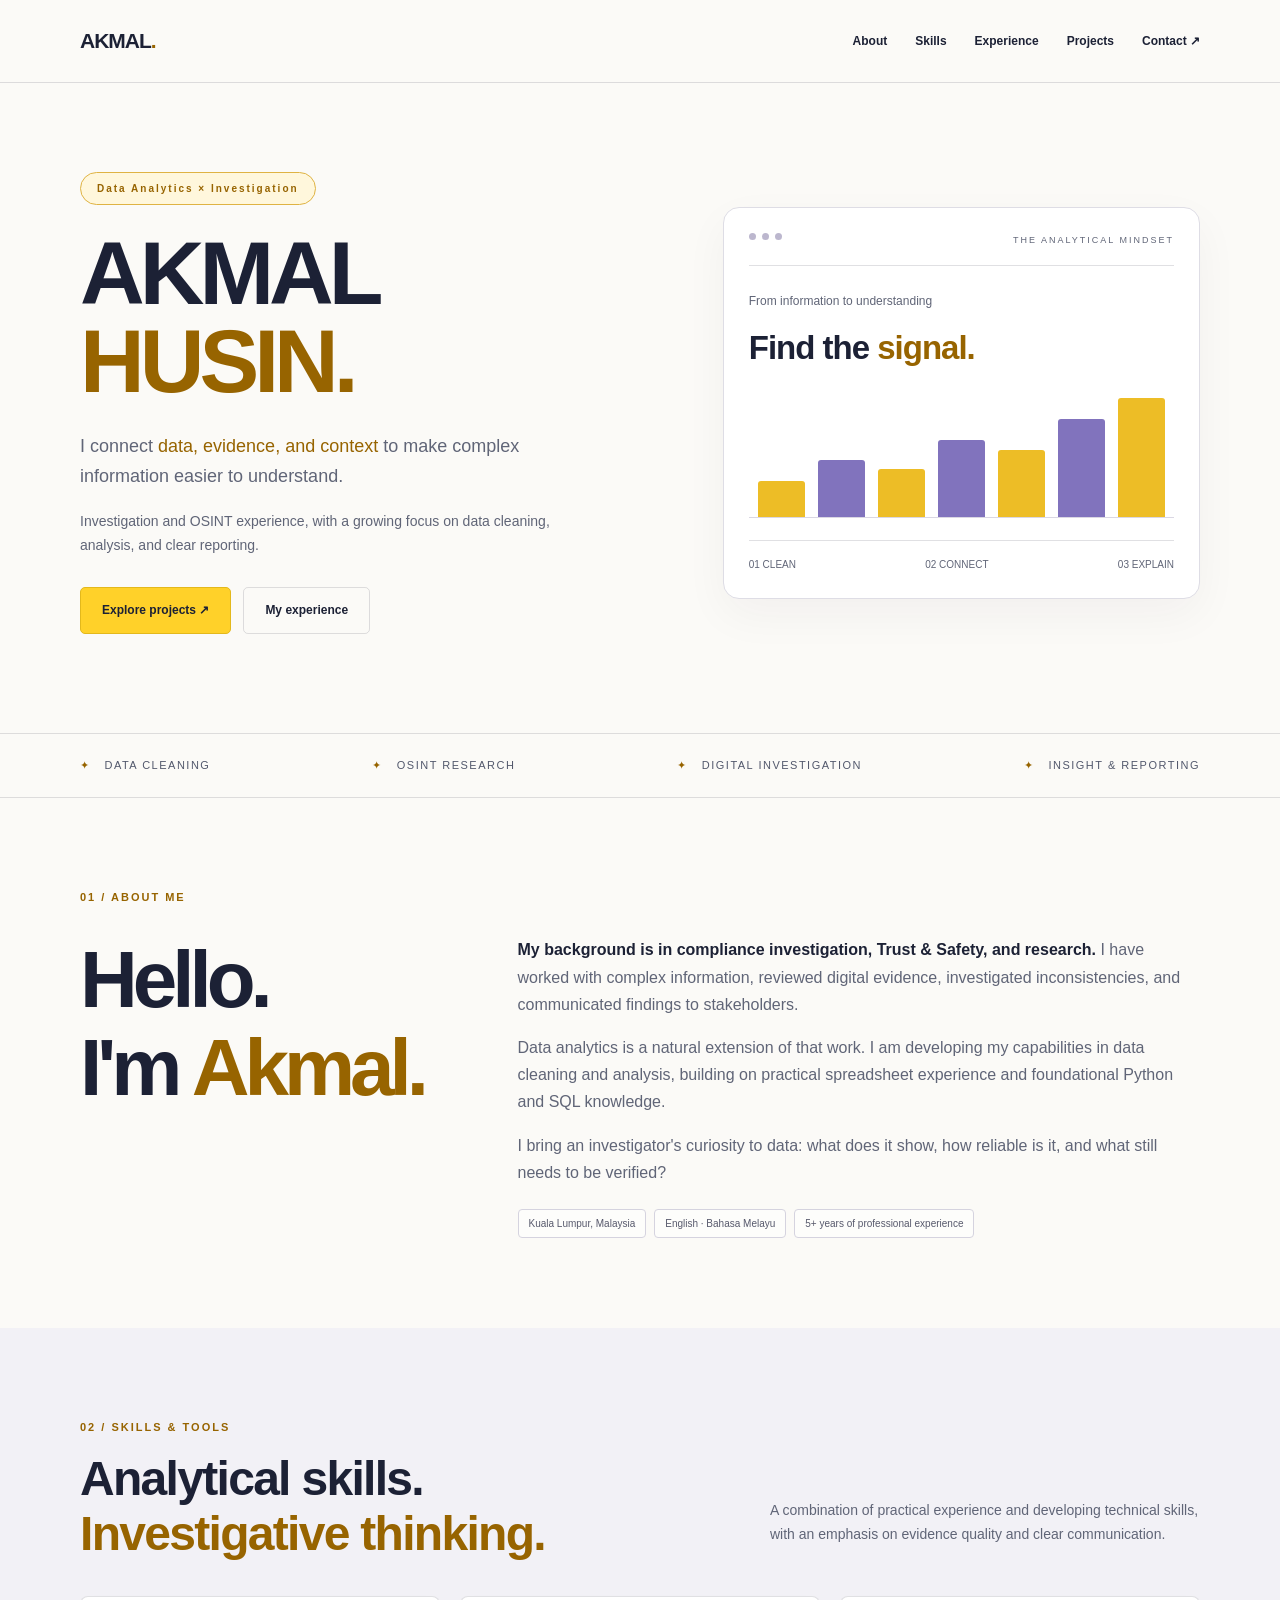
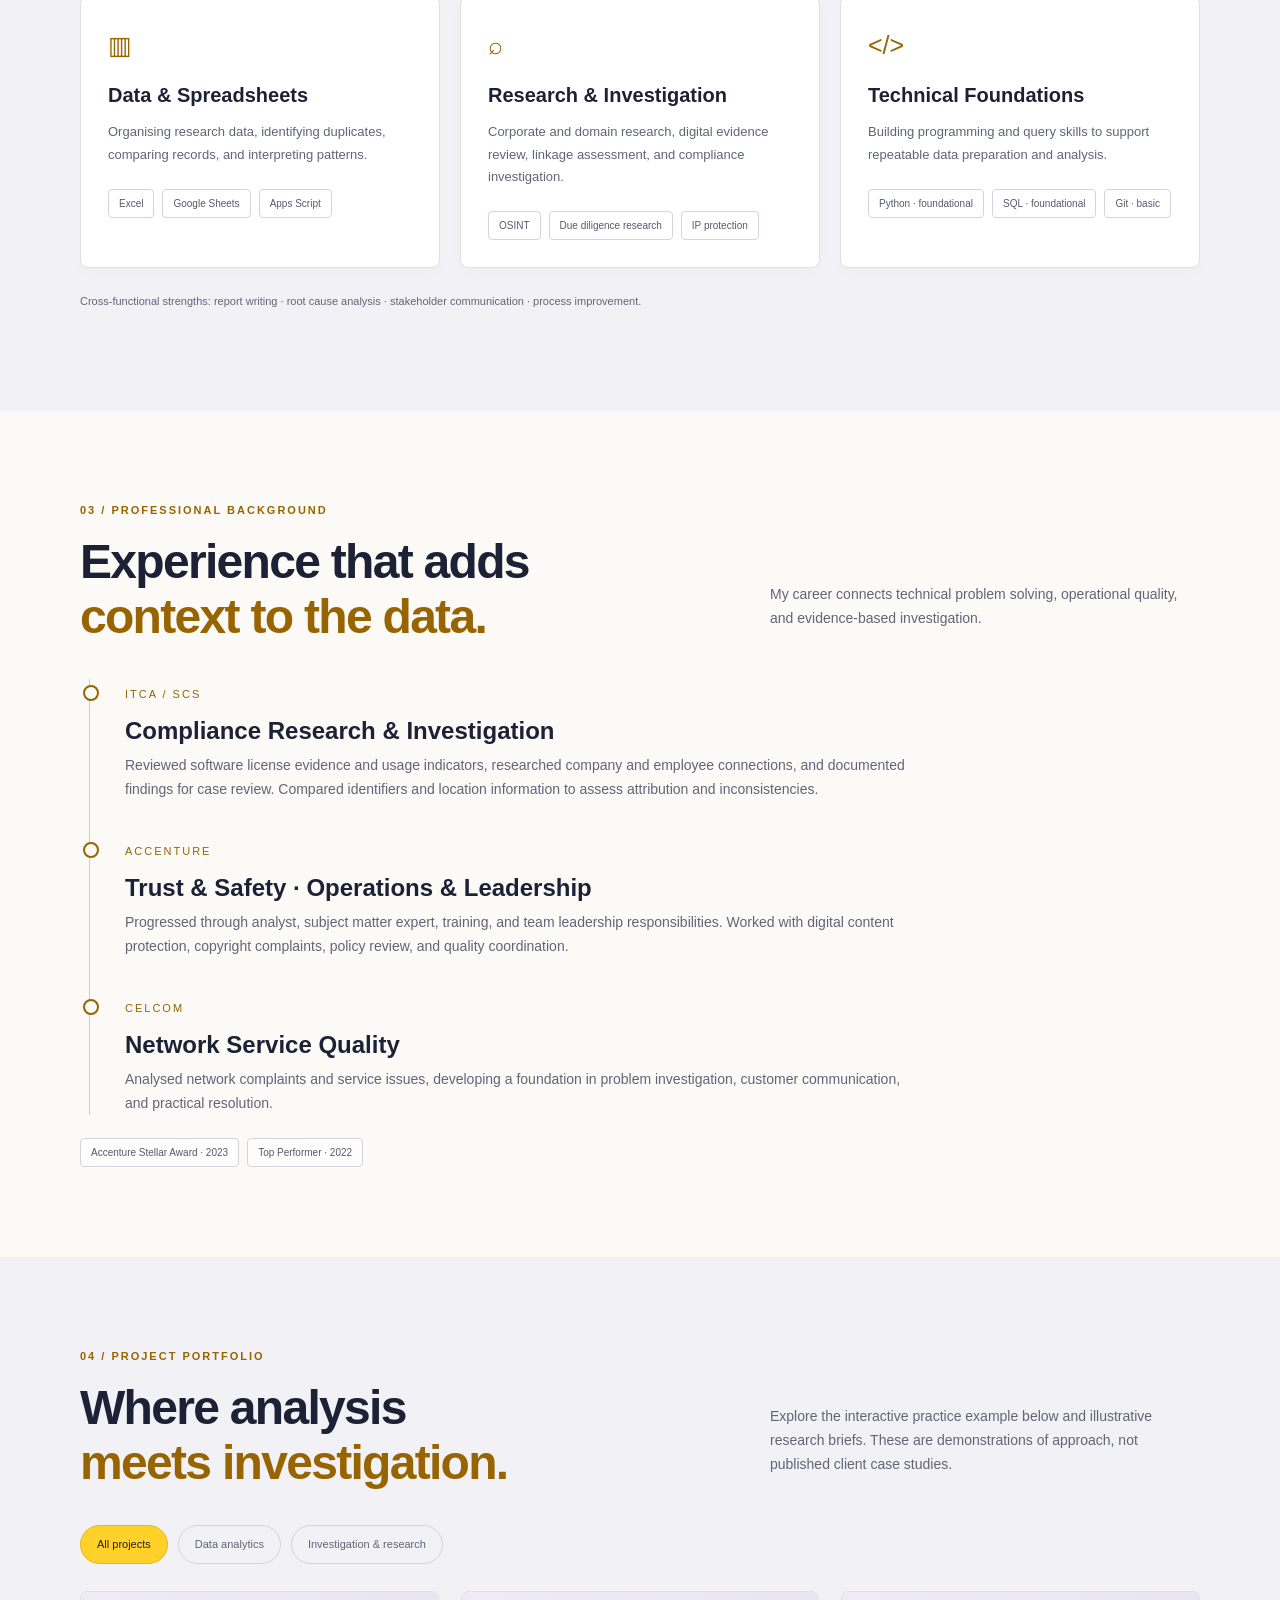
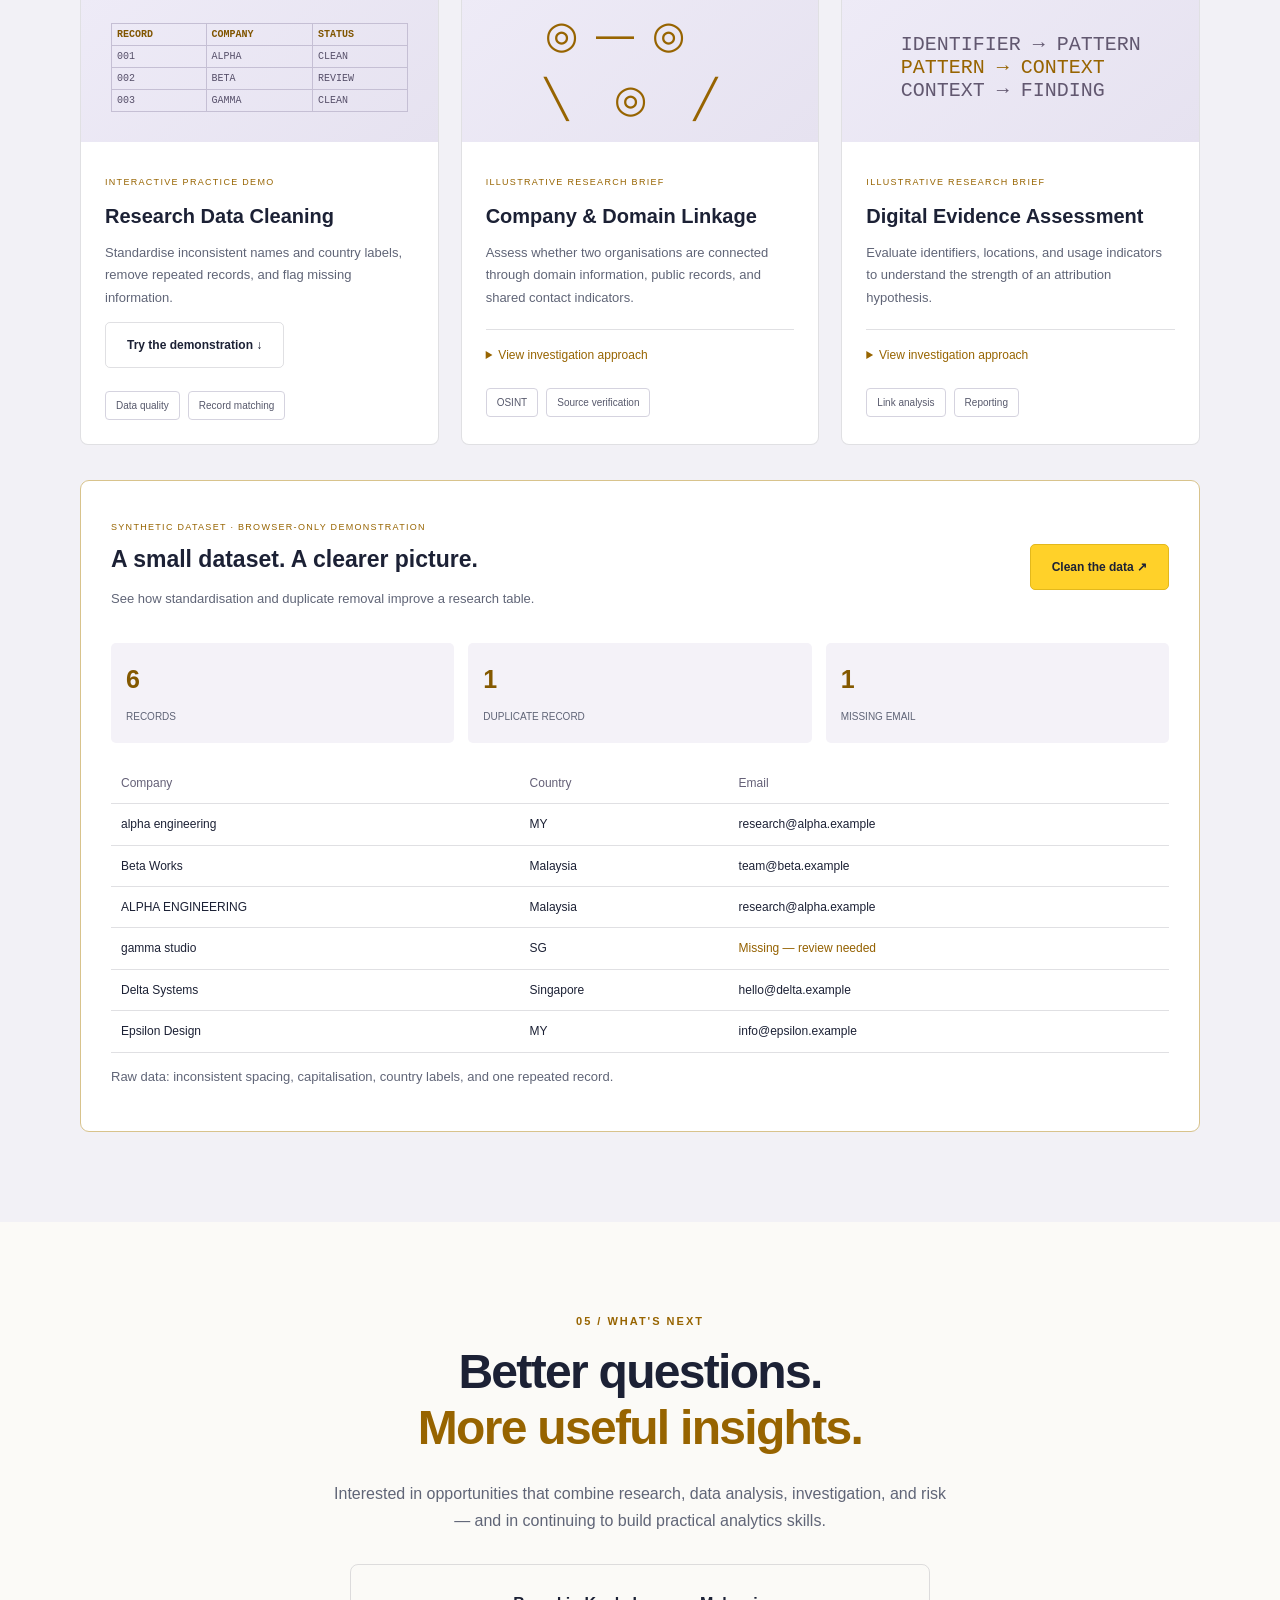
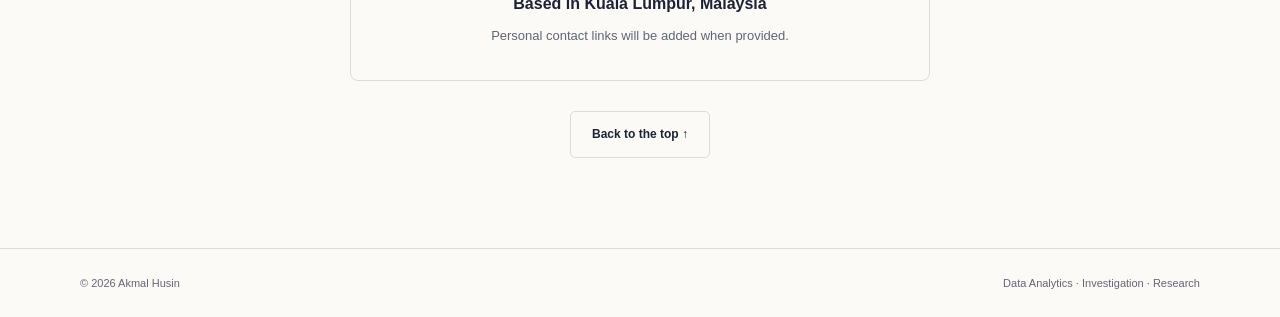
==== commit 9d67d375: "Add files via upload Update colour and linkedin link" ====
--- a/index.html
+++ b/index.html
@@ -20,5 +20,5 @@
 <section id="experience"><div class="wrap"><div class="section-head"><div><div class="label">03 / Professional background</div><h2>Experience that adds<br><span class="accent">context to the data.</span></h2></div><p>My career connects technical problem solving, operational quality, and evidence-based investigation.</p></div><div class="timeline"><article class="job"><span class="company">ITCA / SCS</span><h3>Compliance Research & Investigation</h3><p>Reviewed software license evidence and usage indicators, researched company and employee connections, and documented findings for case review. Compared identifiers and location information to assess attribution and inconsistencies.</p></article><article class="job"><span class="company">Accenture</span><h3>Trust & Safety · Operations & Leadership</h3><p>Progressed through analyst, subject matter expert, training, and team leadership responsibilities. Worked with digital content protection, copyright complaints, policy review, and quality coordination.</p></article><article class="job"><span class="company">Celcom</span><h3>Network Service Quality</h3><p>Analysed network complaints and service issues, developing a foundation in problem investigation, customer communication, and practical resolution.</p></article></div><div class="tags"><span class="tag">Accenture Stellar Award · 2023</span><span class="tag">Top Performer · 2022</span></div></div></section>
 <section id="projects" class="tinted"><div class="wrap"><div class="section-head"><div><div class="label">04 / Project portfolio</div><h2>Where analysis<br><span class="accent">meets investigation.</span></h2></div><p>Explore the interactive practice example below and illustrative research briefs. These are demonstrations of approach, not published client case studies.</p></div><div class="filters" role="group" aria-label="Filter projects"><button class="filter" data-filter="all" aria-pressed="true">All projects</button><button class="filter" data-filter="data" aria-pressed="false">Data analytics</button><button class="filter" data-filter="research" aria-pressed="false">Investigation & research</button></div><div class="projects"><article class="project" data-category="data"><div class="project-art"><table class="mini-table" aria-hidden="true"><tr><td>RECORD</td><td>COMPANY</td><td>STATUS</td></tr><tr><td>001</td><td>ALPHA</td><td>CLEAN</td></tr><tr><td>002</td><td>BETA</td><td>REVIEW</td></tr><tr><td>003</td><td>GAMMA</td><td>CLEAN</td></tr></table></div><div class="project-body"><span class="status">Interactive practice demo</span><h3>Research Data Cleaning</h3><p>Standardise inconsistent names and country labels, remove repeated records, and flag missing information.</p><a class="btn" href="#demo">Try the demonstration ↓</a><div class="tags"><span class="tag">Data quality</span><span class="tag">Record matching</span></div></div></article><article class="project" data-category="research"><div class="project-art"><div class="nodes" aria-hidden="true">◎—◎<br>╲ ◎ ╱</div></div><div class="project-body"><span class="status">Illustrative research brief</span><h3>Company & Domain Linkage</h3><p>Assess whether two organisations are connected through domain information, public records, and shared contact indicators.</p><details><summary>View investigation approach</summary><p>Define the entities, verify sources, compare independent indicators, and separate confirmed relationships from possible connections. Deliverable: an evidence table and a concise assessment with limitations.</p></details><div class="tags"><span class="tag">OSINT</span><span class="tag">Source verification</span></div></div></article><article class="project" data-category="research"><div class="project-art"><div style="font:20px monospace;color:#bdb6dd" aria-hidden="true">IDENTIFIER → PATTERN<br><span class="accent">PATTERN → CONTEXT</span><br>CONTEXT → FINDING</div></div><div class="project-body"><span class="status">Illustrative research brief</span><h3>Digital Evidence Assessment</h3><p>Evaluate identifiers, locations, and usage indicators to understand the strength of an attribution hypothesis.</p><details><summary>View investigation approach</summary><p>Organise the evidence, test consistency across fields, consider alternative explanations, and document unresolved gaps. Deliverable: a structured review explaining confidence and next steps.</p></details><div class="tags"><span class="tag">Link analysis</span><span class="tag">Reporting</span></div></div></article></div>
 <div class="demo" id="demo"><div class="demo-head"><div><span class="status">Synthetic dataset · browser-only demonstration</span><h3>A small dataset. A clearer picture.</h3><p>See how standardisation and duplicate removal improve a research table.</p></div><button id="clean" class="btn primary">Clean the data ↗</button></div><div class="metrics"><div class="metric"><strong id="records">6</strong><span>RECORDS</span></div><div class="metric"><strong id="duplicates">1</strong><span>DUPLICATE RECORD</span></div><div class="metric"><strong id="missing">1</strong><span>MISSING EMAIL</span></div></div><div class="table-wrap"><table class="data"><thead><tr><th>Company</th><th>Country</th><th>Email</th></tr></thead><tbody id="rows"></tbody></table></div><p id="result" role="status" aria-live="polite">Raw data: inconsistent spacing, capitalisation, country labels, and one repeated record.</p></div></div></section>
-<section id="contact" class="contact"><div class="wrap"><div class="label">05 / What's next</div><h2>Better questions.<br><span class="accent">More useful insights.</span></h2><p>Interested in opportunities that combine research, data analysis, investigation, and risk — and in continuing to build practical analytics skills.</p><div class="contact-box"><strong>Based in Kuala Lumpur, Malaysia</strong><p>m.akmalnaim@gmail.com</p></div><a class="btn" href="#home">Back to the top ↑</a></div></section></main><footer><div class="wrap"><span>© 2026 Akmal Husin</span><span>Data Analytics · Investigation · Research</span></div></footer>
+<section id="contact" class="contact"><div class="wrap"><div class="label">05 / What's next</div><h2>Better questions.<br><span class="accent">More useful insights.</span></h2><p>Interested in opportunities that combine research, data analysis, investigation, and risk — and in continuing to build practical analytics skills.</p><div class="contact-box"><strong>Based in Kuala Lumpur, Malaysia</strong><p>Personal contact links will be added when provided.</p></div><a class="btn" href="#home">Back to the top ↑</a></div></section></main><footer><div class="wrap"><span>© 2026 Akmal Husin</span><span>Data Analytics · Investigation · Research</span></div></footer>
 <script>const menu=document.querySelector('.menu'),nav=document.querySelector('nav');menu.onclick=()=>{let open=menu.getAttribute('aria-expanded')!=='true';menu.setAttribute('aria-expanded',String(open));nav.classList.toggle('open',open)};nav.querySelectorAll('a').forEach(a=>a.onclick=()=>{nav.classList.remove('open');menu.setAttribute('aria-expanded','false')});document.querySelectorAll('.filter').forEach(b=>b.onclick=()=>{document.querySelectorAll('.filter').forEach(x=>x.setAttribute('aria-pressed',String(x===b)));document.querySelectorAll('.project').forEach(p=>p.hidden=b.dataset.filter!=='all'&&p.dataset.category!==b.dataset.filter)});const raw=[[' alpha engineering ','MY','research@alpha.example'],['Beta Works','Malaysia','team@beta.example'],['ALPHA ENGINEERING','Malaysia','research@alpha.example'],['gamma studio','SG',''],['Delta Systems','Singapore','hello@delta.example'],['Epsilon Design','MY','info@epsilon.example']];let cleaned=false;function normalise(row){return[row[0].trim().toLowerCase().replace(/\b\w/g,c=>c.toUpperCase()),({MY:'Malaysia',SG:'Singapore'})[row[1]]||row[1],row[2]]}function cleanRows(){return raw.map(normalise).filter((r,i,a)=>a.findIndex(x=>JSON.stringify(x)===JSON.stringify(r))===i)}function render(){const rows=cleaned?cleanRows():raw;document.getElementById('rows').replaceChildren(...rows.map(row=>{const tr=document.createElement('tr');row.forEach(value=>{const td=document.createElement('td');td.textContent=value||'Missing — review needed';if(!value)td.className='flag';tr.append(td)});return tr}));document.getElementById('records').textContent=rows.length;document.getElementById('duplicates').textContent=cleaned?'0':'1';document.getElementById('clean').textContent=cleaned?'Reset demonstration ↺':'Clean the data ↗';document.getElementById('result').textContent=cleaned?'Cleaned: 1 duplicate removed; names and country labels standardised. The missing email remains flagged for review.':'Raw data: inconsistent spacing, capitalisation, country labels, and one repeated record.'}document.getElementById('clean').onclick=()=>{cleaned=!cleaned;render()};render();</script></body></html>
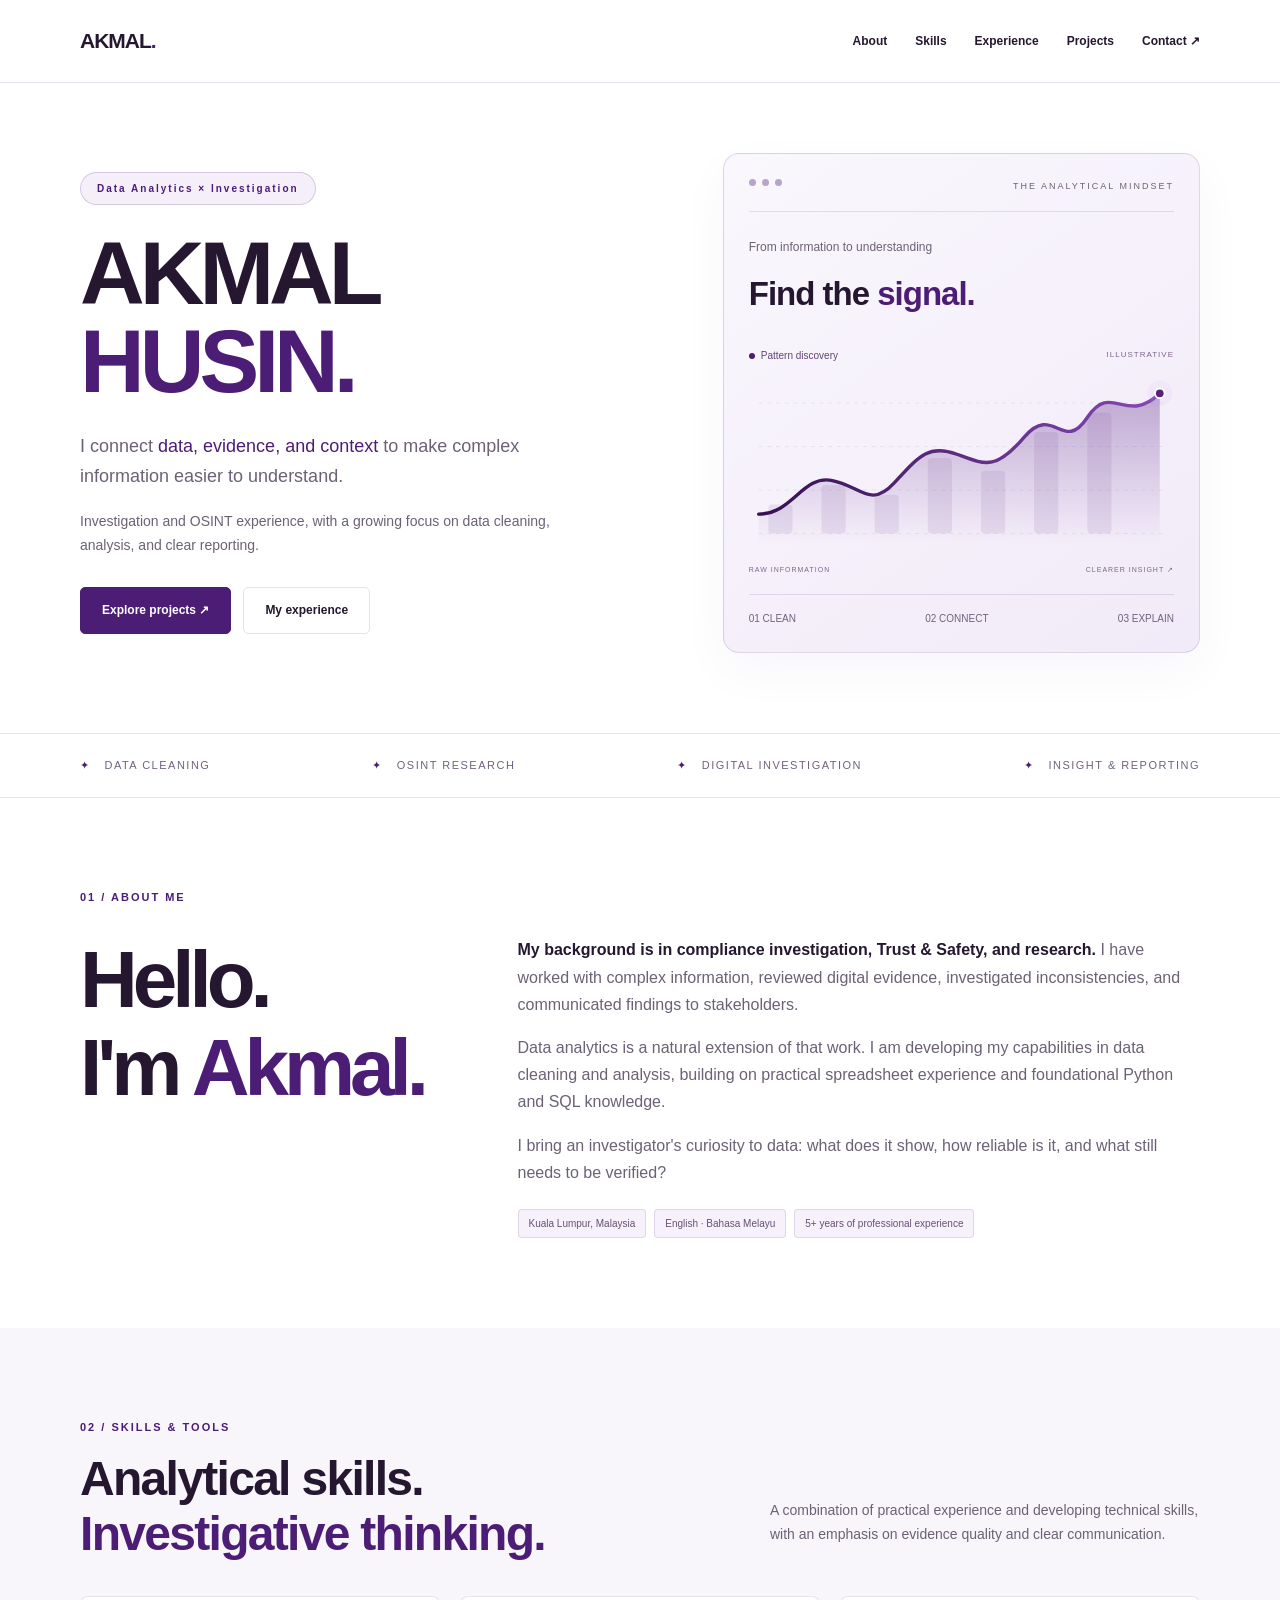
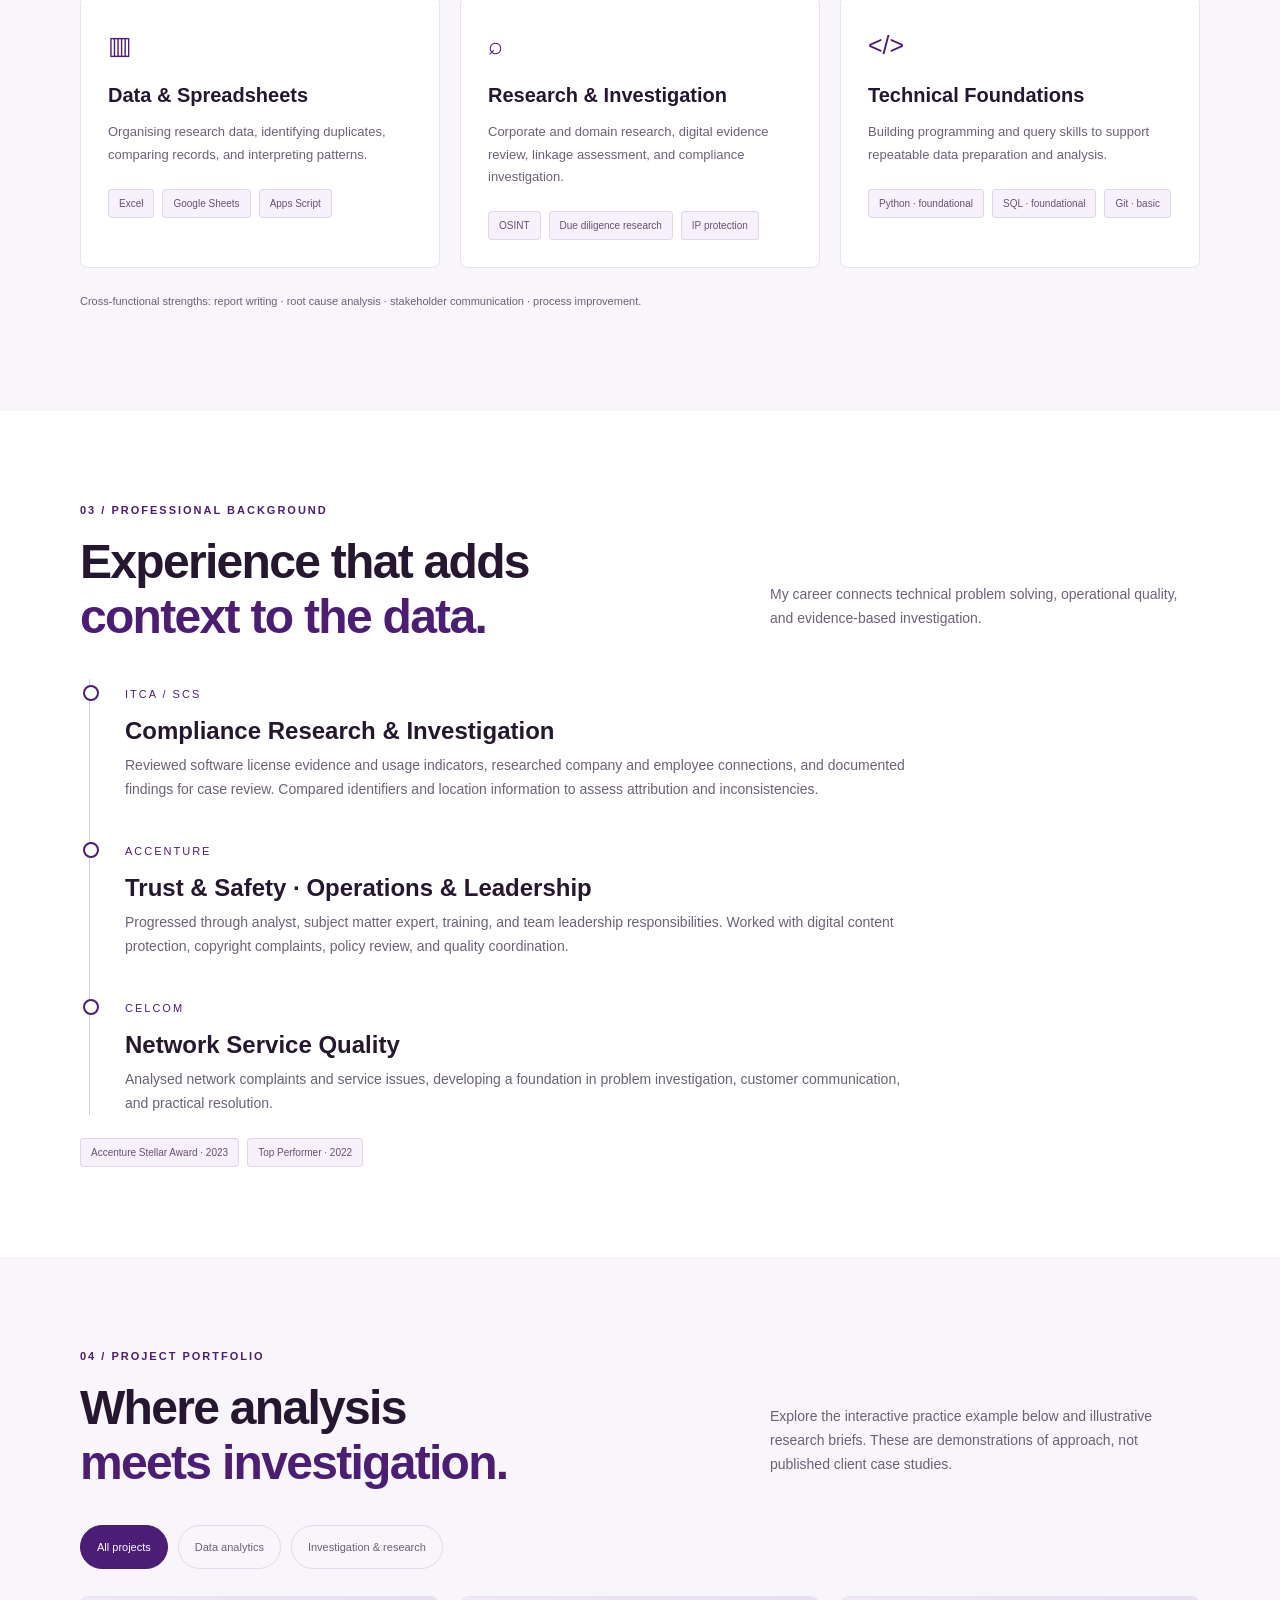
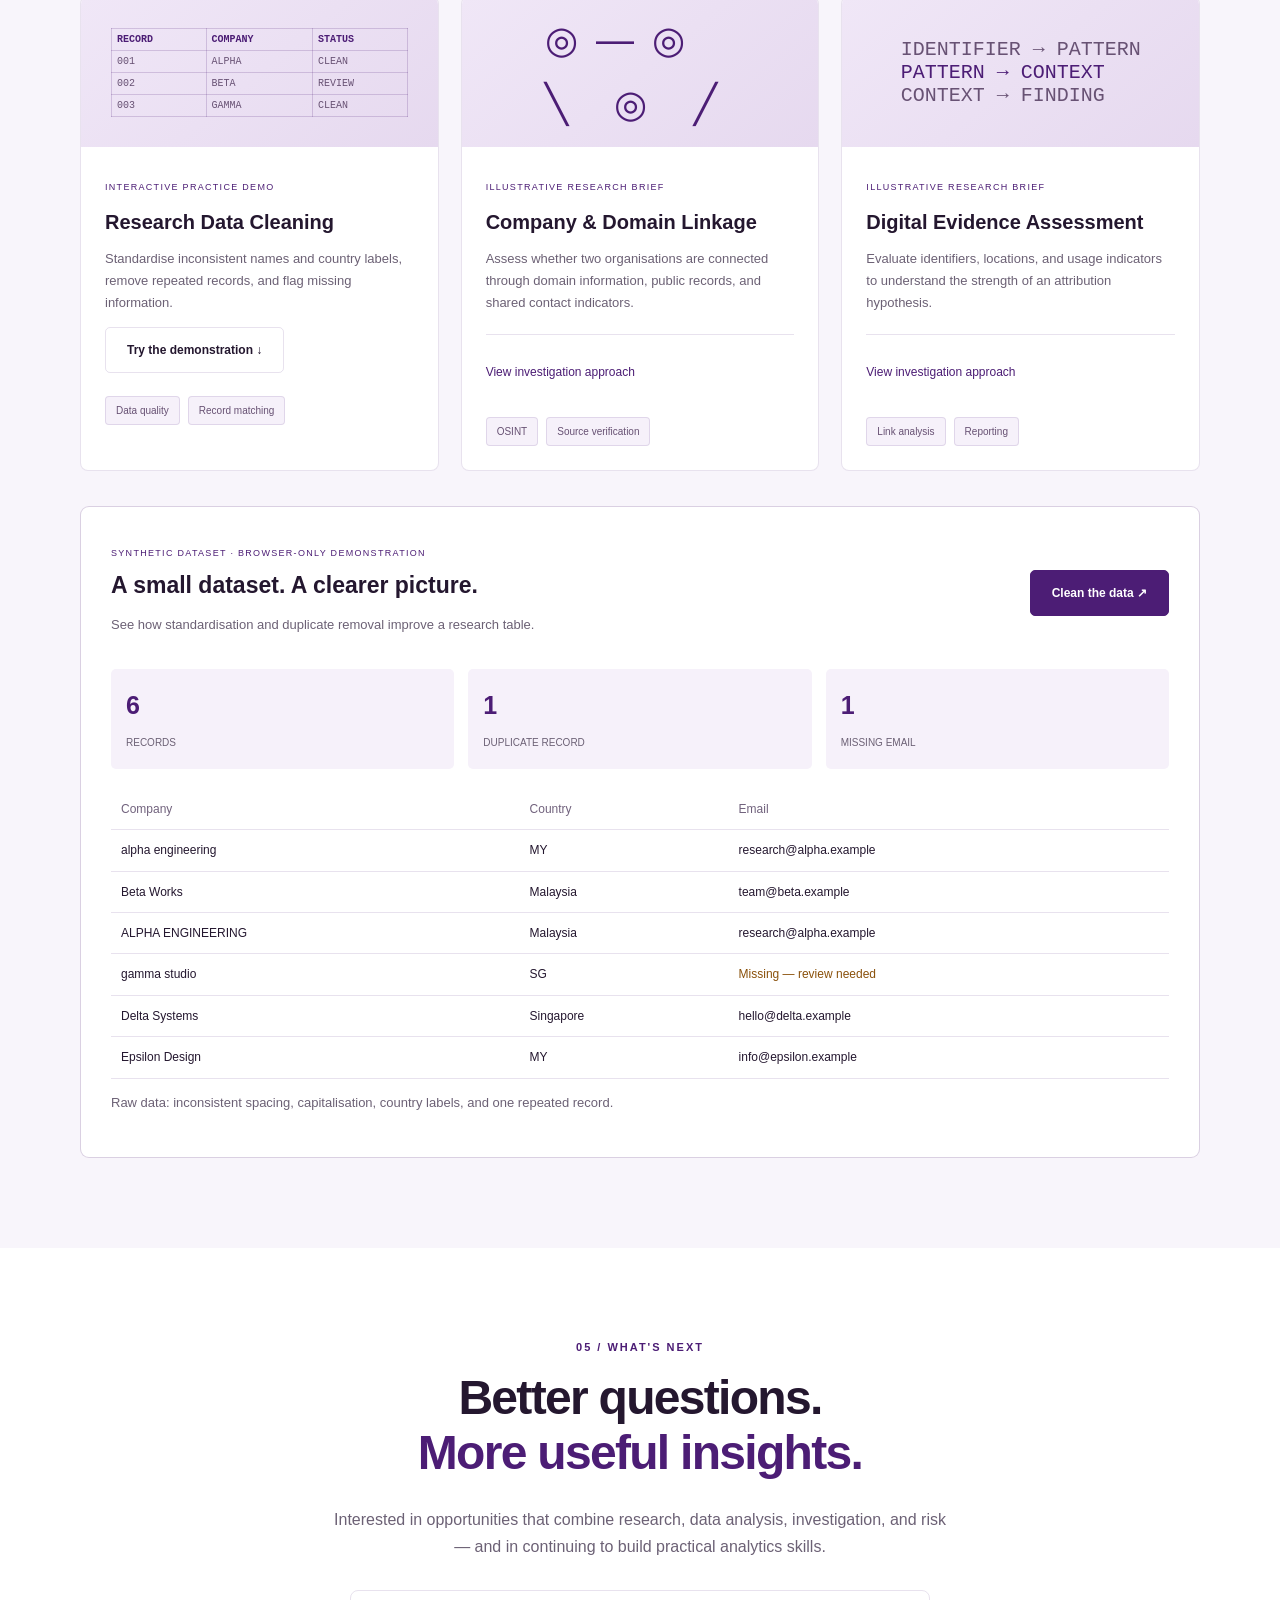
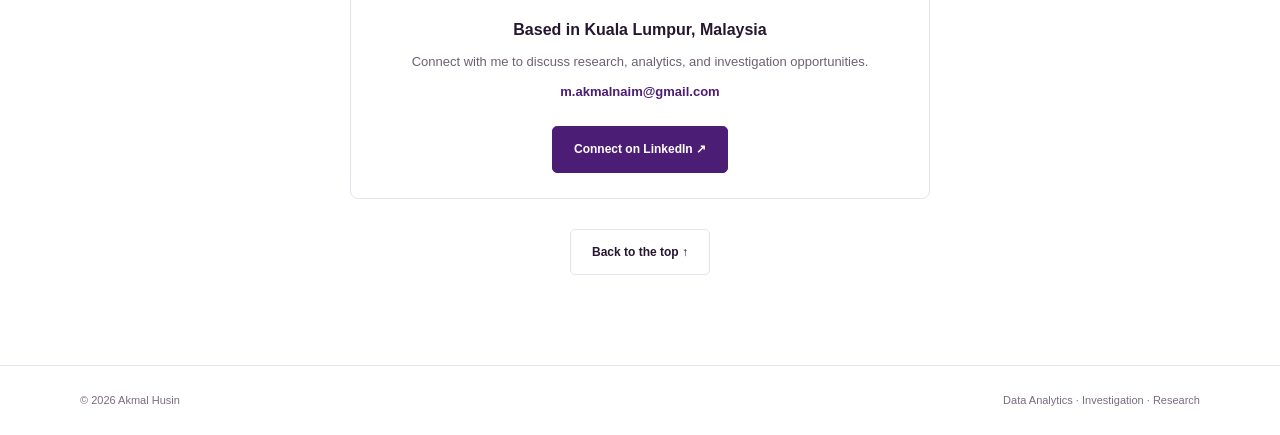
==== commit 2a9422c8: "Add files via upload" ====
--- a/index.html
+++ b/index.html
@@ -14,11 +14,19 @@
 .project-art>div[style]{color:#625870!important}.demo{background:#fff;border-color:#d8c38c}.metric{background:#f4f2f8}
 .metric strong{color:#845900}table.data th{color:#646077}.flag{color:#946100}footer{color:#676477}
 @media(max-width:780px){nav{background:#fbfaf7;border-bottom:1px solid var(--line)}}
-</style></head><body id="home"><header><div class="wrap nav"><a href="#home" class="logo">AKMAL<span>.</span></a><button class="menu" aria-controls="nav" aria-expanded="false">Menu</button><nav id="nav"><a href="#about">About</a><a href="#skills">Skills</a><a href="#experience">Experience</a><a href="#projects">Projects</a><a href="#contact">Contact ↗</a></nav></div></header><main><div class="wrap hero"><div><span class="badge">Data Analytics × Investigation</span><h1>AKMAL<span>HUSIN.</span></h1><p>I connect <span class="accent">data, evidence, and context</span> to make complex information easier to understand.</p><p style="font-size:14px">Investigation and OSINT experience, with a growing focus on data cleaning, analysis, and clear reporting.</p><div class="buttons"><a class="btn primary" href="#projects">Explore projects ↗</a><a class="btn" href="#experience">My experience</a></div></div><div class="hero-art" role="img" aria-label="Decorative analytics illustration; bars do not represent actual results"><div class="art-top"><i class="dot"></i><i class="dot"></i><i class="dot"></i><small>THE ANALYTICAL MINDSET</small></div><div class="art-title">From information to understanding</div><div class="big-stat">Find the <span class="accent">signal.</span></div><div class="chart"><i style="height:30%"></i><i style="height:48%"></i><i style="height:40%"></i><i style="height:65%"></i><i style="height:56%"></i><i style="height:82%"></i><i style="height:100%"></i></div><div class="art-foot"><span>01 CLEAN</span><span>02 CONNECT</span><span>03 EXPLAIN</span></div></div></div><div class="strip"><div class="wrap"><span>DATA CLEANING</span><span>OSINT RESEARCH</span><span>DIGITAL INVESTIGATION</span><span>INSIGHT & REPORTING</span></div></div>
+
+:root{--bg:#100b1b;--panel:#1a122a;--yellow:#c2a1ff;--white:#f3eefb;--muted:#b4a9c7;--line:#d8c0ff20}
+body{background:radial-gradient(ellipse at 80% 0%,#38204c55,transparent 38%),var(--bg)}header{background:#100b1bf2}.primary{background:#b58af6;border-color:#b58af6;color:#1a0c30}.badge{background:#b58af60d;border-color:#a17bd455}.hero-art{background:linear-gradient(145deg,#231735,#171022);border-color:#be9de133;box-shadow:0 25px 90px #8b5cf619;transform:none;padding:25px}.art-foot{color:#b4a9c7}.art-top{border-color:var(--line)}.dot{background:#78618e}.strip .wrap{color:#c9bddb}.about strong{color:var(--white)}.tinted{background:#160f23}.tag{background:#ffffff03;color:#bfb0d3;border-color:#bda0de25}.skill{background:var(--panel);box-shadow:none}.timeline{border-color:#624b79}.filter[aria-pressed=true]{background:#b58af6;border-color:#b58af6;color:#1a0c30}.project-art{background:linear-gradient(140deg,#342045,#21142f)}.mini-table td{border-color:#b39acb30;color:#c5b6d6}.mini-table tr:first-child td{color:#d4b3ff}.project-art>div[style]{color:#c5b6d6!important}.demo{background:#1b1329;border-color:#9c77c34a}.metric{background:#ffffff04}.metric strong{color:#d4b3ff}table.data th{color:#b4a9c7}.flag{color:#e6b982}footer{color:#a899ba}.signal-chart{margin:25px 0 18px}.signal-chart svg{display:block;width:100%;height:auto;overflow:visible}.chart-legend,.chart-axis{display:flex;justify-content:space-between;gap:12px;font-size:8px;letter-spacing:1px;color:#aa97c0}.chart-legend{margin-bottom:10px;align-items:center}.chart-legend span:first-child{font-size:10px;letter-spacing:0;color:#cdbce0}.chart-legend i{display:inline-block;width:6px;height:6px;border-radius:50%;background:#bf92ff;margin-right:6px}.chart-axis{margin-top:7px;font-size:7px}.hero>*{min-width:0}.wrap{max-width:1120px}.project,.skill,.demo{min-width:0}button,.btn,summary{min-height:44px}summary{display:flex;align-items:center}.table-wrap{max-width:100%}
+@media(max-width:780px){nav{background:#160f23;border-color:var(--line)}.hero{gap:38px;min-height:0;padding:48px 0}.hero-art{width:100%;max-width:none;padding:22px}.nav{height:72px}nav{top:72px}.menu{color:var(--white);border-color:#c2a1ff50}h1{font-size:clamp(52px,16vw,80px)}.section-head{margin-bottom:26px}.strip .wrap{display:grid;grid-template-columns:1fr 1fr;gap:18px 10px}.strip span:before{margin-right:8px}.skills,.projects{gap:16px}.skill,.project-body{padding:23px}.demo{padding:18px}.filters{gap:8px}.filter{padding:10px 15px}.hero .buttons .btn{flex:1;text-align:center}.contact-box{padding:20px}.big-stat{font-size:30px}.hello{font-size:56px}.art-top small{font-size:8px}.metrics{grid-template-columns:repeat(3,minmax(0,1fr))}.metric span{font-size:8px}table.data{min-width:460px}}
+@media(max-width:380px){.wrap{width:90%}.hero-art{padding:17px}.badge{font-size:9px}.hero .buttons .btn{padding:12px}.strip .wrap{font-size:8px}.chart-legend{font-size:7px}}
+
+:root{--bg:#ffffff;--panel:#ffffff;--yellow:#4c1d75;--white:#24172f;--muted:#6c6175;--line:#4c1d7520}
+body{background:#fff}header{background:#fffffff5}.primary{background:#4c1d75;border-color:#4c1d75;color:#fff}.primary:hover{background:#35114f}.badge{background:#f5effa;border-color:#4c1d7530}.tinted{background:#f8f5fb}.hero-art{background:linear-gradient(145deg,#faf7fd,#f1eaf8);border-color:#4c1d7525;box-shadow:0 18px 50px #4c1d750a}.dot{background:#b8a4c9}.art-foot,.strip .wrap{color:#71627d}.tag{background:#f6f1fa;border-color:#4c1d7520;color:#675173}.skill{background:#fff}.timeline{border-color:#d8c9e3}.filter[aria-pressed=true]{background:#4c1d75;border-color:#4c1d75;color:#fff}.project-art{background:linear-gradient(140deg,#f0e7f7,#e6d9ef)}.mini-table td{border-color:#4c1d7530;color:#685274}.mini-table tr:first-child td{color:#4c1d75}.project-art>div[style]{color:#685274!important}.demo{background:#fff;border-color:#4c1d7535}.metric{background:#f6f1fa}.metric strong{color:#4c1d75}table.data th{color:#71627d}.flag{color:#8a510b}footer{color:#7a6b83}.chart-legend,.chart-axis{color:#7c668c}.chart-legend span:first-child{color:#624577}.chart-legend i{background:#4c1d75}.signal-chart svg g:first-of-type{stroke:#4c1d7515}.signal-chart svg g:nth-of-type(2){fill:#4c1d7517}@media(max-width:780px){nav{background:#fff;border-color:var(--line)}.menu{border-color:#4c1d7535}}
+</style><link rel="icon" type="image/svg+xml" href="data:image/svg+xml,%3Csvg%20xmlns%3D%22http%3A%2F%2Fwww.w3.org%2F2000%2Fsvg%22%20viewBox%3D%220%200%2064%2064%22%3E%3Crect%20width%3D%2264%22%20height%3D%2264%22%20rx%3D%2214%22%20fill%3D%22%234c1d75%22%2F%3E%3Ctext%20x%3D%2232%22%20y%3D%2242%22%20text-anchor%3D%22middle%22%20font-family%3D%22Arial%2Csans-serif%22%20font-size%3D%2229%22%20font-weight%3D%22700%22%20letter-spacing%3D%22-2%22%20fill%3D%22white%22%3EAH%3C%2Ftext%3E%3C%2Fsvg%3E"></head><body id="home"><header><div class="wrap nav"><a href="#home" class="logo">AKMAL<span>.</span></a><button class="menu" aria-controls="nav" aria-expanded="false">Menu</button><nav id="nav"><a href="#about">About</a><a href="#skills">Skills</a><a href="#experience">Experience</a><a href="#projects">Projects</a><a href="#contact">Contact ↗</a></nav></div></header><main><div class="wrap hero"><div><span class="badge">Data Analytics × Investigation</span><h1>AKMAL<span>HUSIN.</span></h1><p>I connect <span class="accent">data, evidence, and context</span> to make complex information easier to understand.</p><p style="font-size:14px">Investigation and OSINT experience, with a growing focus on data cleaning, analysis, and clear reporting.</p><div class="buttons"><a class="btn primary" href="#projects">Explore projects ↗</a><a class="btn" href="#experience">My experience</a></div></div><div class="hero-art" role="img" aria-label="Decorative analytics illustration; curve and bars do not represent actual results"><div class="art-top"><i class="dot"></i><i class="dot"></i><i class="dot"></i><small>THE ANALYTICAL MINDSET</small></div><div class="art-title">From information to understanding</div><div class="big-stat">Find the <span class="accent">signal.</span></div><div class="signal-chart"><div class="chart-legend"><span><i></i>Pattern discovery</span><span>ILLUSTRATIVE</span></div><svg viewBox="0 0 440 190" role="img" aria-label="Illustrative violet signal curve, not actual performance data"><defs><linearGradient id="area" x1="0" y1="0" x2="0" y2="1"><stop offset="0" stop-color="#5b2387" stop-opacity=".35"/><stop offset="1" stop-color="#5b2387" stop-opacity="0"/></linearGradient><linearGradient id="stroke"><stop stop-color="#35114f"/><stop offset="1" stop-color="#8648b5"/></linearGradient></defs><g stroke="#ffffff0d" stroke-dasharray="4 5"><path d="M10 30H430M10 75H430M10 120H430M10 165H430"/></g><g fill="#9b7cd320"><rect x="20" y="135" width="25" height="30" rx="4"/><rect x="75" y="115" width="25" height="50" rx="4"/><rect x="130" y="125" width="25" height="40" rx="4"/><rect x="185" y="87" width="25" height="78" rx="4"/><rect x="240" y="100" width="25" height="65" rx="4"/><rect x="295" y="60" width="25" height="105" rx="4"/><rect x="350" y="40" width="25" height="125" rx="4"/></g><path d="M10 145 C45 145 55 105 85 110 S125 140 150 113 S185 72 215 83 S255 100 285 65 S325 83 350 45 S390 54 425 20 V175 H10Z" fill="url(#area)"/><path d="M10 145 C45 145 55 105 85 110 S125 140 150 113 S185 72 215 83 S255 100 285 65 S325 83 350 45 S390 54 425 20" fill="none" stroke="url(#stroke)" stroke-width="3.5" stroke-linecap="round"/><circle cx="425" cy="20" r="13" fill="#c7a0ff18"/><circle cx="425" cy="20" r="5" fill="#57217f" stroke="#fff" stroke-width="2"/></svg><div class="chart-axis"><span>RAW INFORMATION</span><span>CLEARER INSIGHT ↗</span></div></div><div class="art-foot"><span>01 CLEAN</span><span>02 CONNECT</span><span>03 EXPLAIN</span></div></div></div><div class="strip"><div class="wrap"><span>DATA CLEANING</span><span>OSINT RESEARCH</span><span>DIGITAL INVESTIGATION</span><span>INSIGHT & REPORTING</span></div></div>
 <section id="about" class="about"><div class="wrap"><div class="label">01 / About me</div><div class="about-grid" style="margin-top:30px"><h2 class="hello">Hello.<br>I'm <span class="accent">Akmal.</span></h2><div><p><strong>My background is in compliance investigation, Trust & Safety, and research.</strong> I have worked with complex information, reviewed digital evidence, investigated inconsistencies, and communicated findings to stakeholders.</p><p>Data analytics is a natural extension of that work. I am developing my capabilities in data cleaning and analysis, building on practical spreadsheet experience and foundational Python and SQL knowledge.</p><p>I bring an investigator's curiosity to data: what does it show, how reliable is it, and what still needs to be verified?</p><div class="tags"><span class="tag">Kuala Lumpur, Malaysia</span><span class="tag">English · Bahasa Melayu</span><span class="tag">5+ years of professional experience</span></div></div></div></div></section>
 <section id="skills" class="tinted"><div class="wrap"><div class="section-head"><div><div class="label">02 / Skills & tools</div><h2>Analytical skills.<br><span class="accent">Investigative thinking.</span></h2></div><p>A combination of practical experience and developing technical skills, with an emphasis on evidence quality and clear communication.</p></div><div class="skills"><article class="skill"><span class="icon">▥</span><h3>Data & Spreadsheets</h3><p>Organising research data, identifying duplicates, comparing records, and interpreting patterns.</p><div class="tags"><span class="tag">Excel</span><span class="tag">Google Sheets</span><span class="tag">Apps Script</span></div></article><article class="skill"><span class="icon">⌕</span><h3>Research & Investigation</h3><p>Corporate and domain research, digital evidence review, linkage assessment, and compliance investigation.</p><div class="tags"><span class="tag">OSINT</span><span class="tag">Due diligence research</span><span class="tag">IP protection</span></div></article><article class="skill"><span class="icon">&lt;/&gt;</span><h3>Technical Foundations</h3><p>Building programming and query skills to support repeatable data preparation and analysis.</p><div class="tags"><span class="tag">Python · foundational</span><span class="tag">SQL · foundational</span><span class="tag">Git · basic</span></div></article></div><p class="small-note">Cross-functional strengths: report writing · root cause analysis · stakeholder communication · process improvement.</p></div></section>
 <section id="experience"><div class="wrap"><div class="section-head"><div><div class="label">03 / Professional background</div><h2>Experience that adds<br><span class="accent">context to the data.</span></h2></div><p>My career connects technical problem solving, operational quality, and evidence-based investigation.</p></div><div class="timeline"><article class="job"><span class="company">ITCA / SCS</span><h3>Compliance Research & Investigation</h3><p>Reviewed software license evidence and usage indicators, researched company and employee connections, and documented findings for case review. Compared identifiers and location information to assess attribution and inconsistencies.</p></article><article class="job"><span class="company">Accenture</span><h3>Trust & Safety · Operations & Leadership</h3><p>Progressed through analyst, subject matter expert, training, and team leadership responsibilities. Worked with digital content protection, copyright complaints, policy review, and quality coordination.</p></article><article class="job"><span class="company">Celcom</span><h3>Network Service Quality</h3><p>Analysed network complaints and service issues, developing a foundation in problem investigation, customer communication, and practical resolution.</p></article></div><div class="tags"><span class="tag">Accenture Stellar Award · 2023</span><span class="tag">Top Performer · 2022</span></div></div></section>
 <section id="projects" class="tinted"><div class="wrap"><div class="section-head"><div><div class="label">04 / Project portfolio</div><h2>Where analysis<br><span class="accent">meets investigation.</span></h2></div><p>Explore the interactive practice example below and illustrative research briefs. These are demonstrations of approach, not published client case studies.</p></div><div class="filters" role="group" aria-label="Filter projects"><button class="filter" data-filter="all" aria-pressed="true">All projects</button><button class="filter" data-filter="data" aria-pressed="false">Data analytics</button><button class="filter" data-filter="research" aria-pressed="false">Investigation & research</button></div><div class="projects"><article class="project" data-category="data"><div class="project-art"><table class="mini-table" aria-hidden="true"><tr><td>RECORD</td><td>COMPANY</td><td>STATUS</td></tr><tr><td>001</td><td>ALPHA</td><td>CLEAN</td></tr><tr><td>002</td><td>BETA</td><td>REVIEW</td></tr><tr><td>003</td><td>GAMMA</td><td>CLEAN</td></tr></table></div><div class="project-body"><span class="status">Interactive practice demo</span><h3>Research Data Cleaning</h3><p>Standardise inconsistent names and country labels, remove repeated records, and flag missing information.</p><a class="btn" href="#demo">Try the demonstration ↓</a><div class="tags"><span class="tag">Data quality</span><span class="tag">Record matching</span></div></div></article><article class="project" data-category="research"><div class="project-art"><div class="nodes" aria-hidden="true">◎—◎<br>╲ ◎ ╱</div></div><div class="project-body"><span class="status">Illustrative research brief</span><h3>Company & Domain Linkage</h3><p>Assess whether two organisations are connected through domain information, public records, and shared contact indicators.</p><details><summary>View investigation approach</summary><p>Define the entities, verify sources, compare independent indicators, and separate confirmed relationships from possible connections. Deliverable: an evidence table and a concise assessment with limitations.</p></details><div class="tags"><span class="tag">OSINT</span><span class="tag">Source verification</span></div></div></article><article class="project" data-category="research"><div class="project-art"><div style="font:20px monospace;color:#bdb6dd" aria-hidden="true">IDENTIFIER → PATTERN<br><span class="accent">PATTERN → CONTEXT</span><br>CONTEXT → FINDING</div></div><div class="project-body"><span class="status">Illustrative research brief</span><h3>Digital Evidence Assessment</h3><p>Evaluate identifiers, locations, and usage indicators to understand the strength of an attribution hypothesis.</p><details><summary>View investigation approach</summary><p>Organise the evidence, test consistency across fields, consider alternative explanations, and document unresolved gaps. Deliverable: a structured review explaining confidence and next steps.</p></details><div class="tags"><span class="tag">Link analysis</span><span class="tag">Reporting</span></div></div></article></div>
 <div class="demo" id="demo"><div class="demo-head"><div><span class="status">Synthetic dataset · browser-only demonstration</span><h3>A small dataset. A clearer picture.</h3><p>See how standardisation and duplicate removal improve a research table.</p></div><button id="clean" class="btn primary">Clean the data ↗</button></div><div class="metrics"><div class="metric"><strong id="records">6</strong><span>RECORDS</span></div><div class="metric"><strong id="duplicates">1</strong><span>DUPLICATE RECORD</span></div><div class="metric"><strong id="missing">1</strong><span>MISSING EMAIL</span></div></div><div class="table-wrap"><table class="data"><thead><tr><th>Company</th><th>Country</th><th>Email</th></tr></thead><tbody id="rows"></tbody></table></div><p id="result" role="status" aria-live="polite">Raw data: inconsistent spacing, capitalisation, country labels, and one repeated record.</p></div></div></section>
-<section id="contact" class="contact"><div class="wrap"><div class="label">05 / What's next</div><h2>Better questions.<br><span class="accent">More useful insights.</span></h2><p>Interested in opportunities that combine research, data analysis, investigation, and risk — and in continuing to build practical analytics skills.</p><div class="contact-box"><strong>Based in Kuala Lumpur, Malaysia</strong><p>Personal contact links will be added when provided.</p></div><a class="btn" href="#home">Back to the top ↑</a></div></section></main><footer><div class="wrap"><span>© 2026 Akmal Husin</span><span>Data Analytics · Investigation · Research</span></div></footer>
+<section id="contact" class="contact"><div class="wrap"><div class="label">05 / What's next</div><h2>Better questions.<br><span class="accent">More useful insights.</span></h2><p>Interested in opportunities that combine research, data analysis, investigation, and risk — and in continuing to build practical analytics skills.</p><div class="contact-box"><strong>Based in Kuala Lumpur, Malaysia</strong><p>Connect with me to discuss research, analytics, and investigation opportunities.</p><p><a href="mailto:m.akmalnaim@gmail.com" style="color:var(--yellow);font-weight:bold">m.akmalnaim@gmail.com</a></p><a class="btn primary" href="https://www.linkedin.com/in/akmal-husin/" target="_blank" rel="noopener noreferrer" style="margin-top:15px">Connect on LinkedIn ↗</a></div><a class="btn" href="#home">Back to the top ↑</a></div></section></main><footer><div class="wrap"><span>© 2026 Akmal Husin</span><span>Data Analytics · Investigation · Research</span></div></footer>
 <script>const menu=document.querySelector('.menu'),nav=document.querySelector('nav');menu.onclick=()=>{let open=menu.getAttribute('aria-expanded')!=='true';menu.setAttribute('aria-expanded',String(open));nav.classList.toggle('open',open)};nav.querySelectorAll('a').forEach(a=>a.onclick=()=>{nav.classList.remove('open');menu.setAttribute('aria-expanded','false')});document.querySelectorAll('.filter').forEach(b=>b.onclick=()=>{document.querySelectorAll('.filter').forEach(x=>x.setAttribute('aria-pressed',String(x===b)));document.querySelectorAll('.project').forEach(p=>p.hidden=b.dataset.filter!=='all'&&p.dataset.category!==b.dataset.filter)});const raw=[[' alpha engineering ','MY','research@alpha.example'],['Beta Works','Malaysia','team@beta.example'],['ALPHA ENGINEERING','Malaysia','research@alpha.example'],['gamma studio','SG',''],['Delta Systems','Singapore','hello@delta.example'],['Epsilon Design','MY','info@epsilon.example']];let cleaned=false;function normalise(row){return[row[0].trim().toLowerCase().replace(/\b\w/g,c=>c.toUpperCase()),({MY:'Malaysia',SG:'Singapore'})[row[1]]||row[1],row[2]]}function cleanRows(){return raw.map(normalise).filter((r,i,a)=>a.findIndex(x=>JSON.stringify(x)===JSON.stringify(r))===i)}function render(){const rows=cleaned?cleanRows():raw;document.getElementById('rows').replaceChildren(...rows.map(row=>{const tr=document.createElement('tr');row.forEach(value=>{const td=document.createElement('td');td.textContent=value||'Missing — review needed';if(!value)td.className='flag';tr.append(td)});return tr}));document.getElementById('records').textContent=rows.length;document.getElementById('duplicates').textContent=cleaned?'0':'1';document.getElementById('clean').textContent=cleaned?'Reset demonstration ↺':'Clean the data ↗';document.getElementById('result').textContent=cleaned?'Cleaned: 1 duplicate removed; names and country labels standardised. The missing email remains flagged for review.':'Raw data: inconsistent spacing, capitalisation, country labels, and one repeated record.'}document.getElementById('clean').onclick=()=>{cleaned=!cleaned;render()};render();</script></body></html>
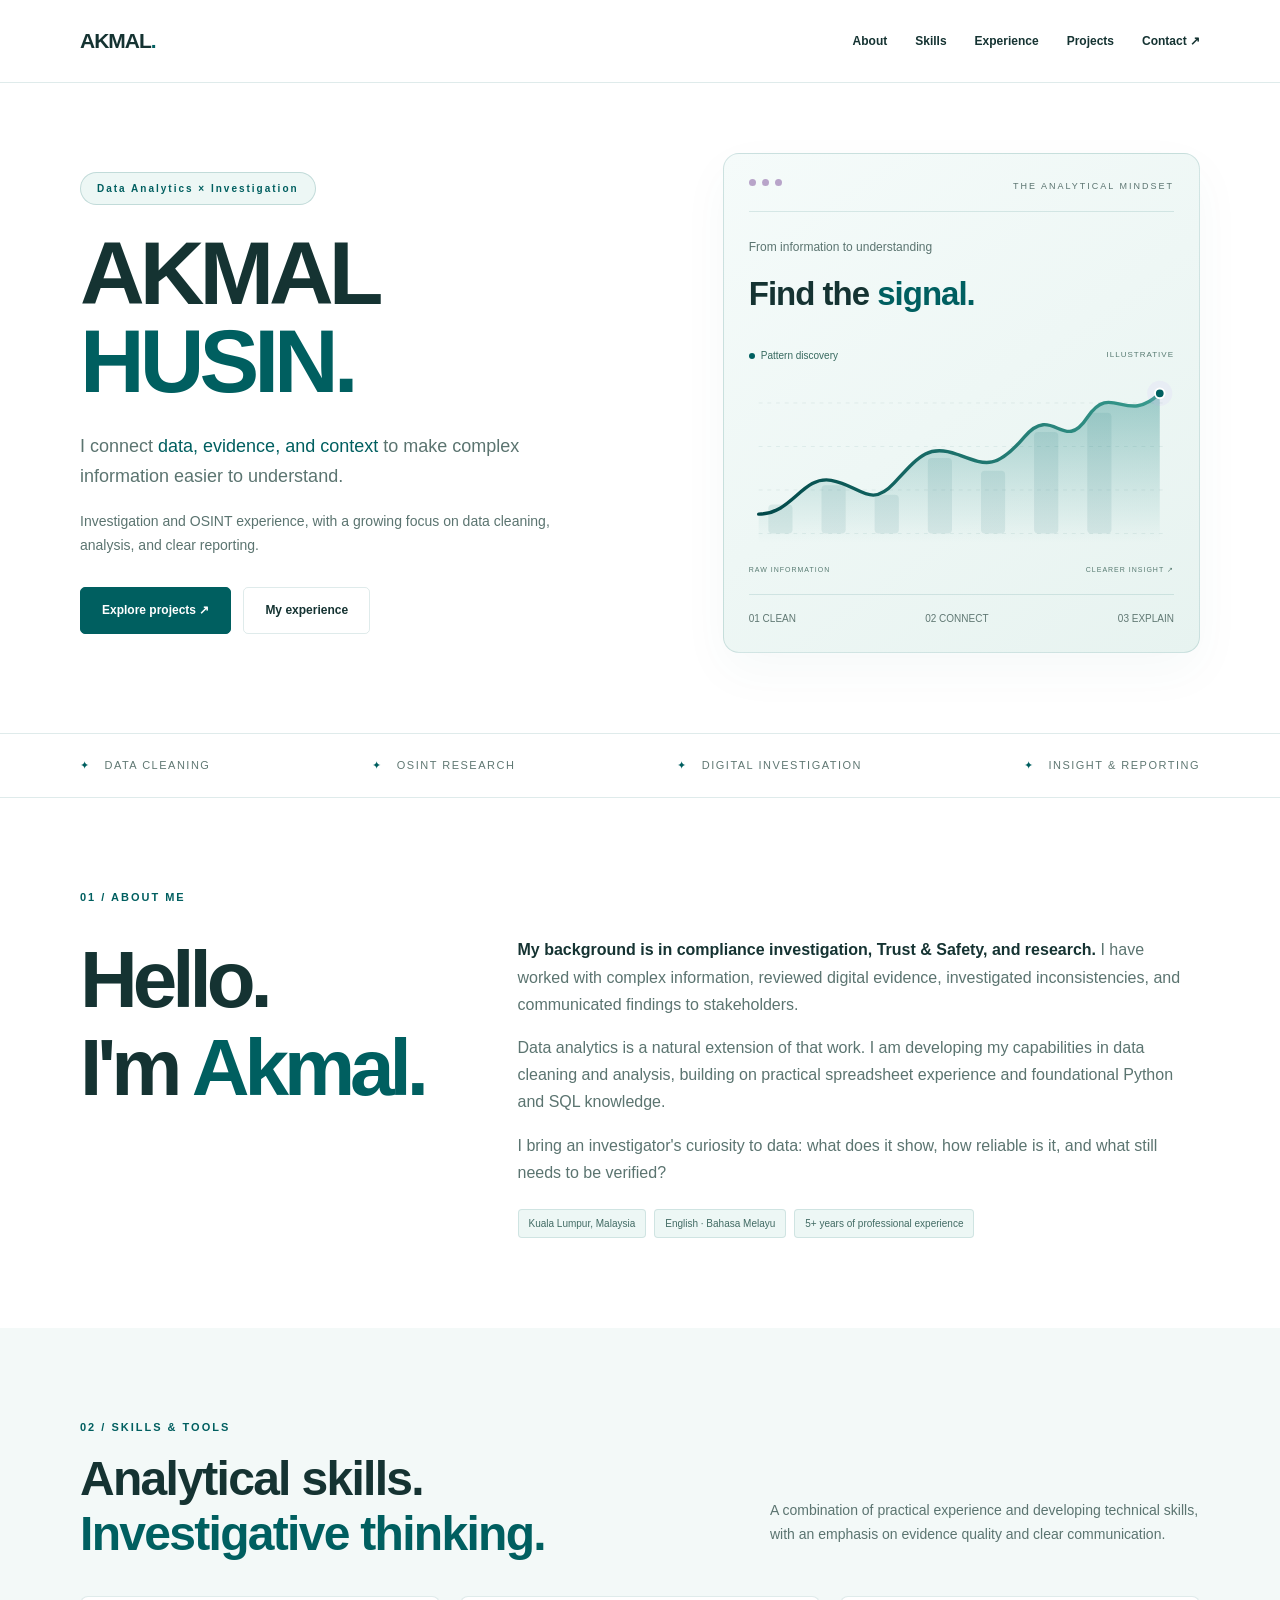
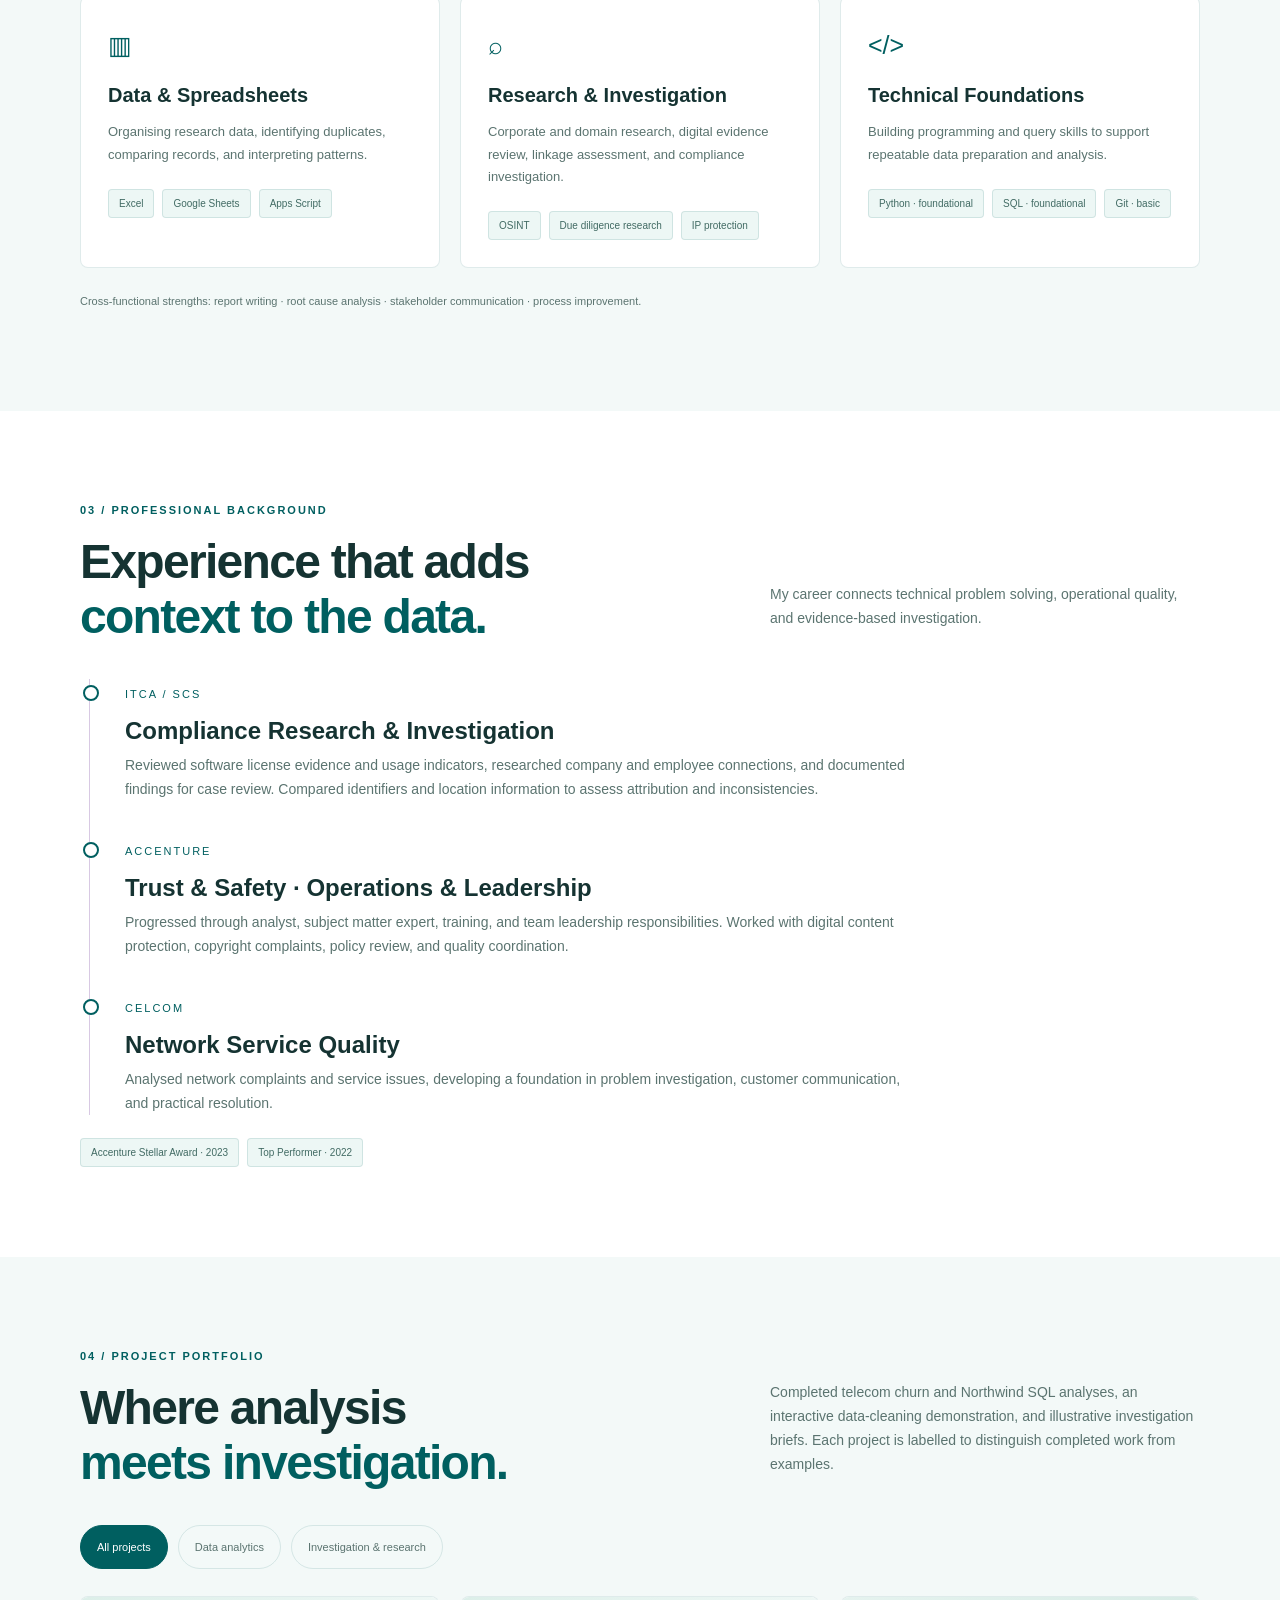
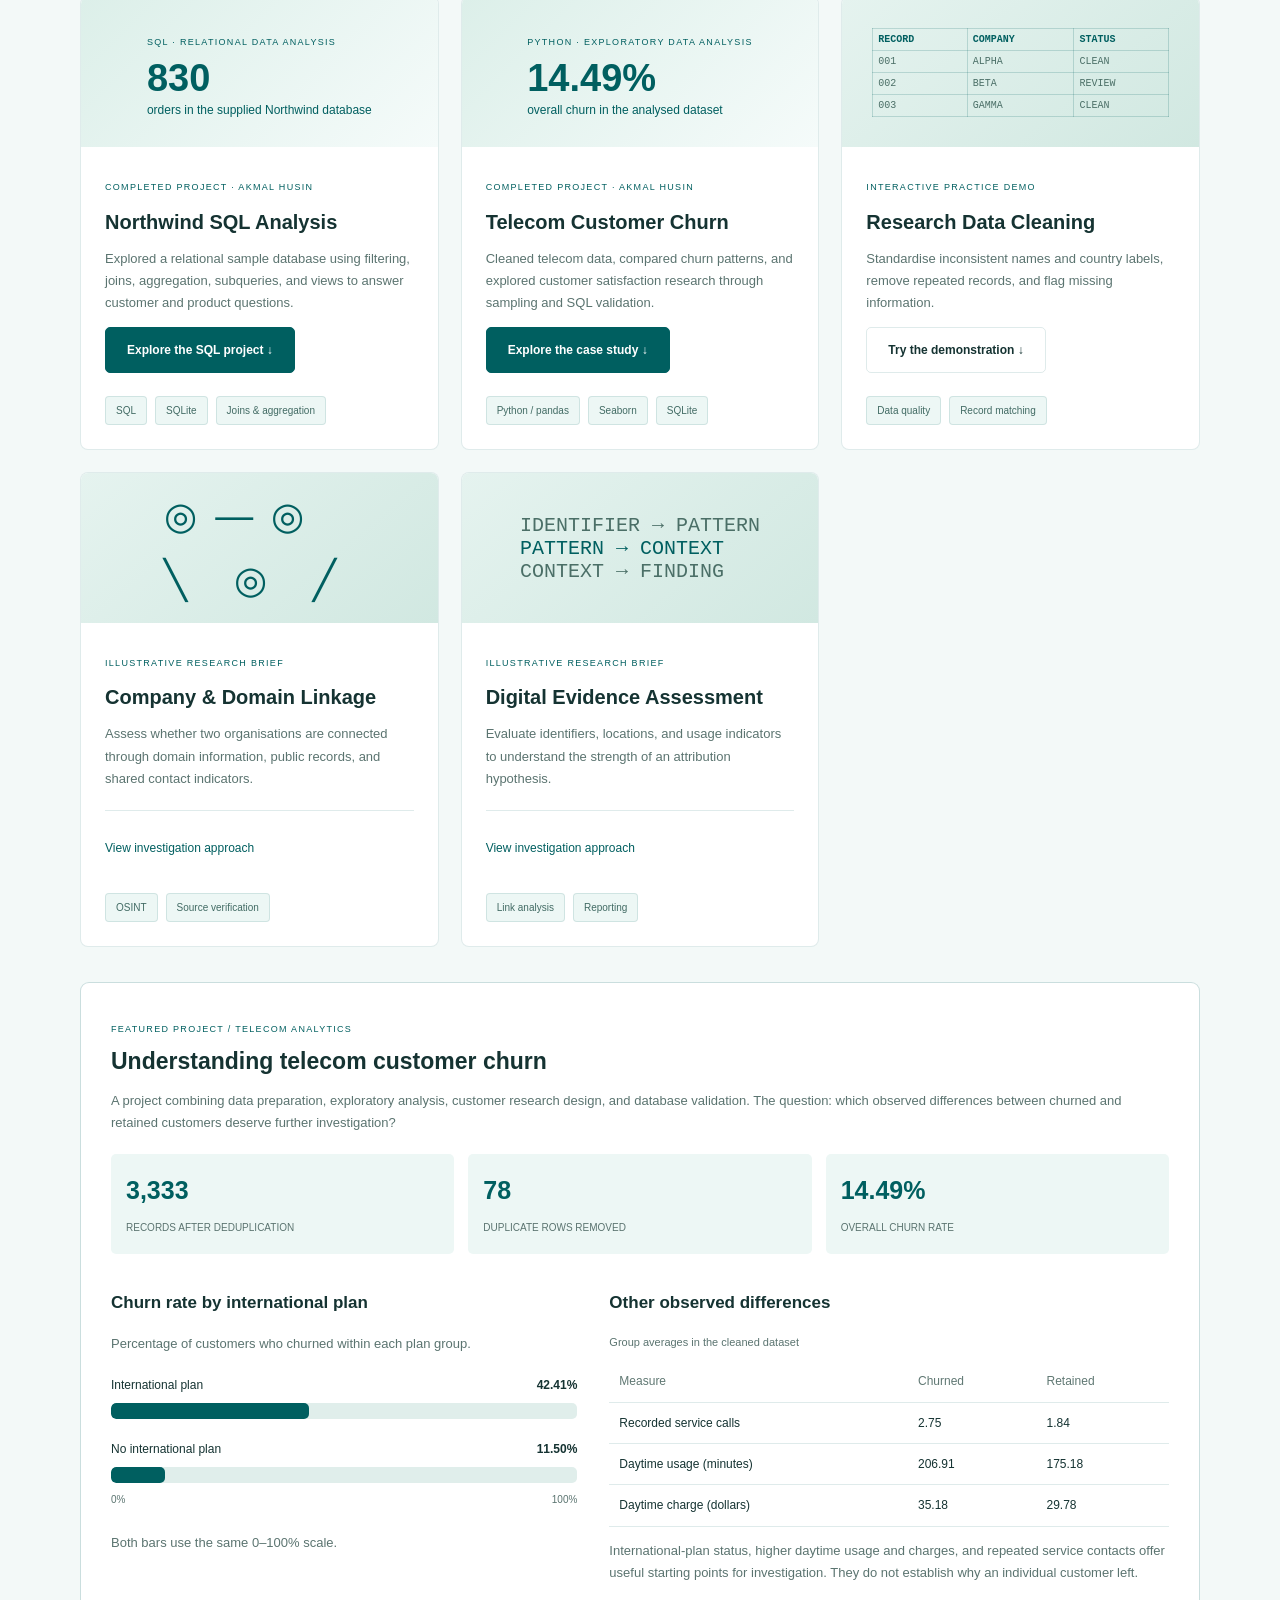
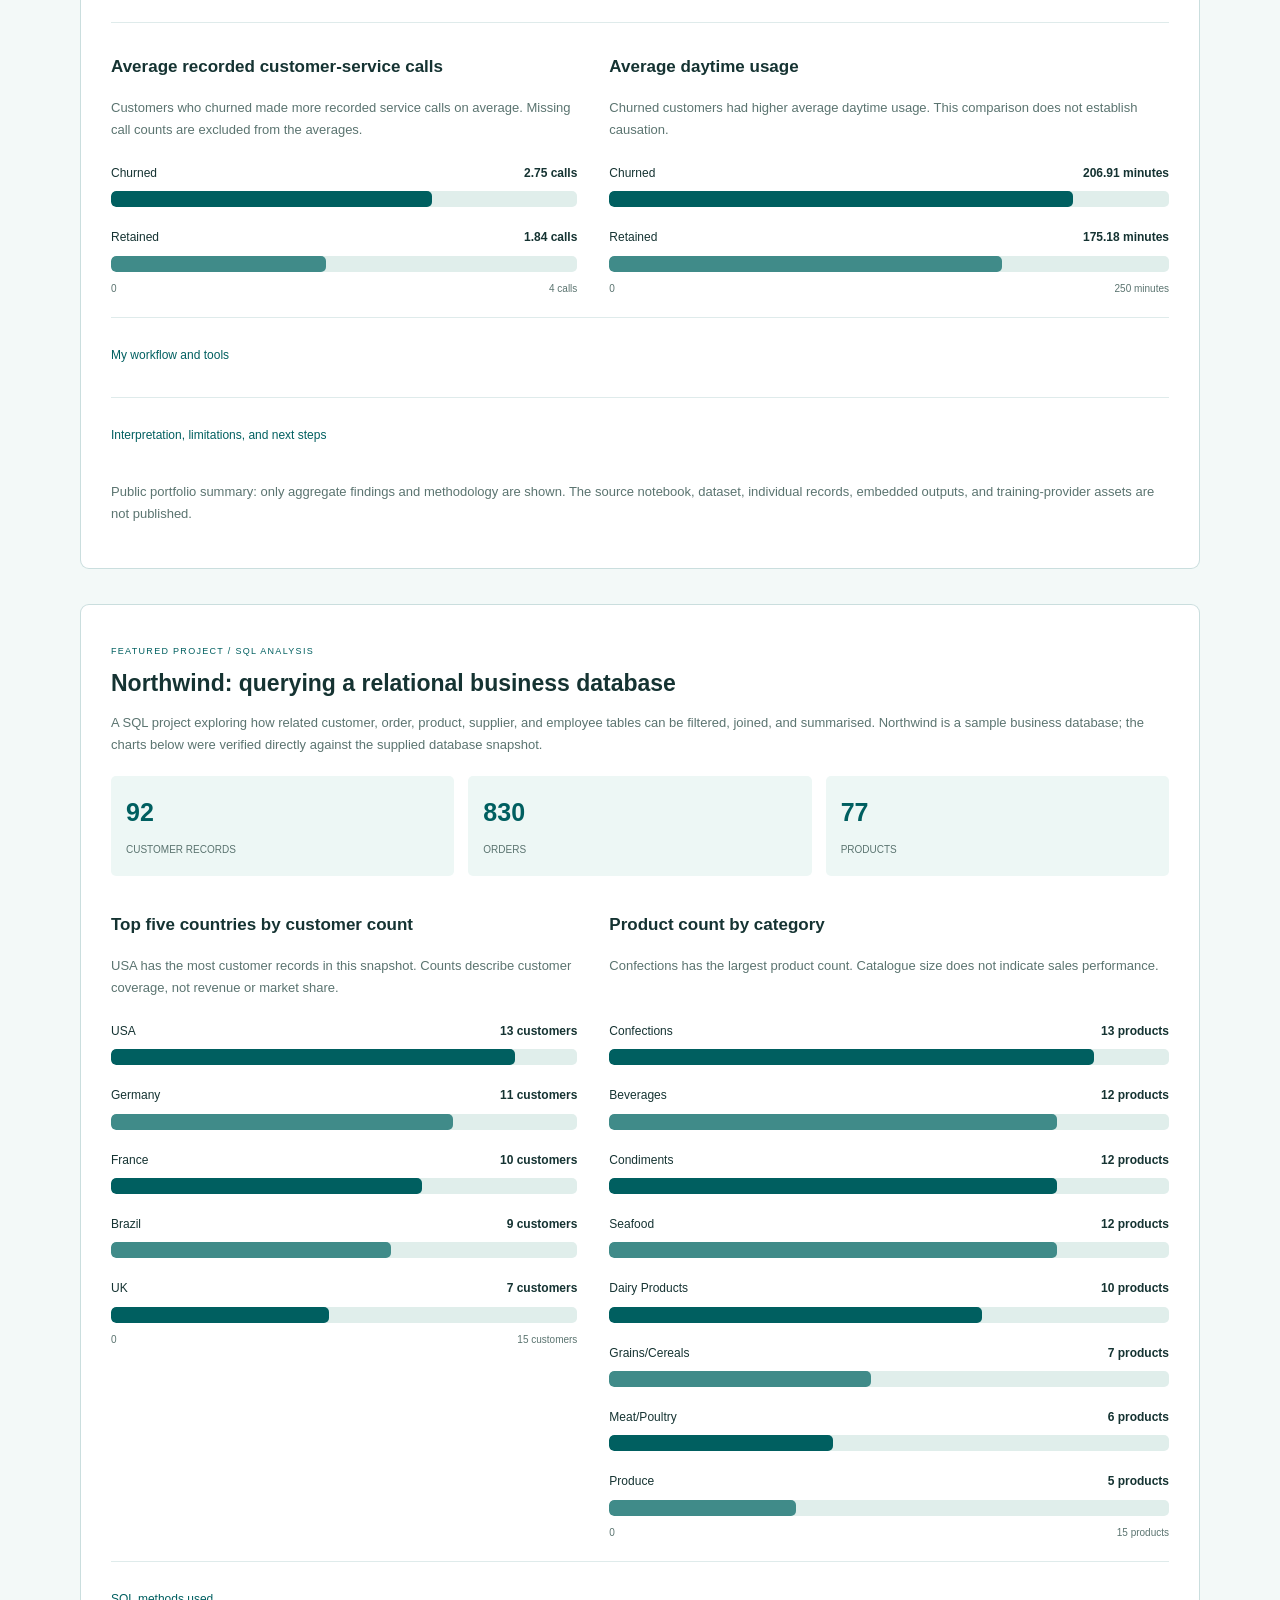
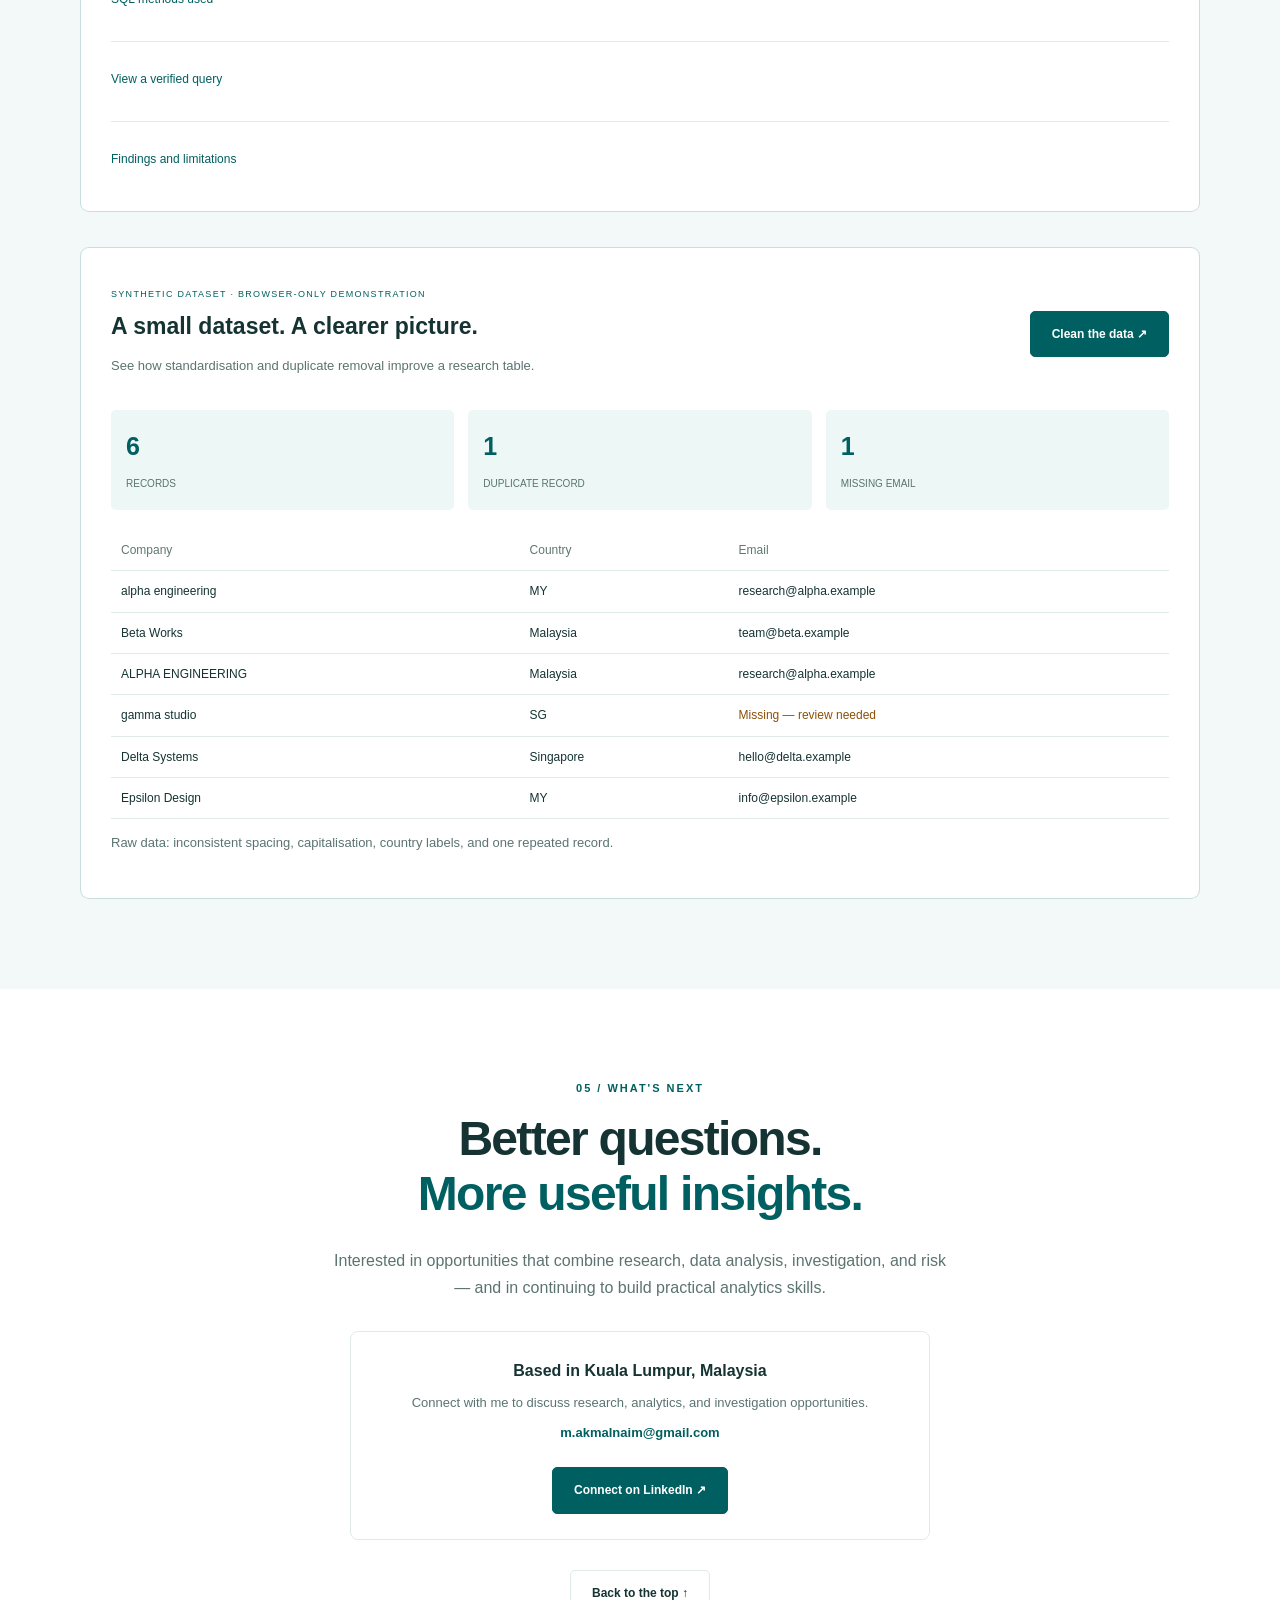
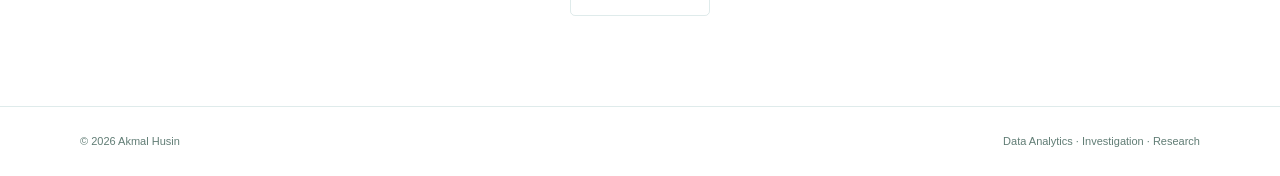
==== commit cf3139e3: "Add files via upload" ====
--- a/index.html
+++ b/index.html
@@ -20,13 +20,18 @@
 @media(max-width:780px){nav{background:#160f23;border-color:var(--line)}.hero{gap:38px;min-height:0;padding:48px 0}.hero-art{width:100%;max-width:none;padding:22px}.nav{height:72px}nav{top:72px}.menu{color:var(--white);border-color:#c2a1ff50}h1{font-size:clamp(52px,16vw,80px)}.section-head{margin-bottom:26px}.strip .wrap{display:grid;grid-template-columns:1fr 1fr;gap:18px 10px}.strip span:before{margin-right:8px}.skills,.projects{gap:16px}.skill,.project-body{padding:23px}.demo{padding:18px}.filters{gap:8px}.filter{padding:10px 15px}.hero .buttons .btn{flex:1;text-align:center}.contact-box{padding:20px}.big-stat{font-size:30px}.hello{font-size:56px}.art-top small{font-size:8px}.metrics{grid-template-columns:repeat(3,minmax(0,1fr))}.metric span{font-size:8px}table.data{min-width:460px}}
 @media(max-width:380px){.wrap{width:90%}.hero-art{padding:17px}.badge{font-size:9px}.hero .buttons .btn{padding:12px}.strip .wrap{font-size:8px}.chart-legend{font-size:7px}}
 
-:root{--bg:#ffffff;--panel:#ffffff;--yellow:#4c1d75;--white:#24172f;--muted:#6c6175;--line:#4c1d7520}
-body{background:#fff}header{background:#fffffff5}.primary{background:#4c1d75;border-color:#4c1d75;color:#fff}.primary:hover{background:#35114f}.badge{background:#f5effa;border-color:#4c1d7530}.tinted{background:#f8f5fb}.hero-art{background:linear-gradient(145deg,#faf7fd,#f1eaf8);border-color:#4c1d7525;box-shadow:0 18px 50px #4c1d750a}.dot{background:#b8a4c9}.art-foot,.strip .wrap{color:#71627d}.tag{background:#f6f1fa;border-color:#4c1d7520;color:#675173}.skill{background:#fff}.timeline{border-color:#d8c9e3}.filter[aria-pressed=true]{background:#4c1d75;border-color:#4c1d75;color:#fff}.project-art{background:linear-gradient(140deg,#f0e7f7,#e6d9ef)}.mini-table td{border-color:#4c1d7530;color:#685274}.mini-table tr:first-child td{color:#4c1d75}.project-art>div[style]{color:#685274!important}.demo{background:#fff;border-color:#4c1d7535}.metric{background:#f6f1fa}.metric strong{color:#4c1d75}table.data th{color:#71627d}.flag{color:#8a510b}footer{color:#7a6b83}.chart-legend,.chart-axis{color:#7c668c}.chart-legend span:first-child{color:#624577}.chart-legend i{background:#4c1d75}.signal-chart svg g:first-of-type{stroke:#4c1d7515}.signal-chart svg g:nth-of-type(2){fill:#4c1d7517}@media(max-width:780px){nav{background:#fff;border-color:var(--line)}.menu{border-color:#4c1d7535}}
-</style><link rel="icon" type="image/svg+xml" href="data:image/svg+xml,%3Csvg%20xmlns%3D%22http%3A%2F%2Fwww.w3.org%2F2000%2Fsvg%22%20viewBox%3D%220%200%2064%2064%22%3E%3Crect%20width%3D%2264%22%20height%3D%2264%22%20rx%3D%2214%22%20fill%3D%22%234c1d75%22%2F%3E%3Ctext%20x%3D%2232%22%20y%3D%2242%22%20text-anchor%3D%22middle%22%20font-family%3D%22Arial%2Csans-serif%22%20font-size%3D%2229%22%20font-weight%3D%22700%22%20letter-spacing%3D%22-2%22%20fill%3D%22white%22%3EAH%3C%2Ftext%3E%3C%2Fsvg%3E"></head><body id="home"><header><div class="wrap nav"><a href="#home" class="logo">AKMAL<span>.</span></a><button class="menu" aria-controls="nav" aria-expanded="false">Menu</button><nav id="nav"><a href="#about">About</a><a href="#skills">Skills</a><a href="#experience">Experience</a><a href="#projects">Projects</a><a href="#contact">Contact ↗</a></nav></div></header><main><div class="wrap hero"><div><span class="badge">Data Analytics × Investigation</span><h1>AKMAL<span>HUSIN.</span></h1><p>I connect <span class="accent">data, evidence, and context</span> to make complex information easier to understand.</p><p style="font-size:14px">Investigation and OSINT experience, with a growing focus on data cleaning, analysis, and clear reporting.</p><div class="buttons"><a class="btn primary" href="#projects">Explore projects ↗</a><a class="btn" href="#experience">My experience</a></div></div><div class="hero-art" role="img" aria-label="Decorative analytics illustration; curve and bars do not represent actual results"><div class="art-top"><i class="dot"></i><i class="dot"></i><i class="dot"></i><small>THE ANALYTICAL MINDSET</small></div><div class="art-title">From information to understanding</div><div class="big-stat">Find the <span class="accent">signal.</span></div><div class="signal-chart"><div class="chart-legend"><span><i></i>Pattern discovery</span><span>ILLUSTRATIVE</span></div><svg viewBox="0 0 440 190" role="img" aria-label="Illustrative violet signal curve, not actual performance data"><defs><linearGradient id="area" x1="0" y1="0" x2="0" y2="1"><stop offset="0" stop-color="#5b2387" stop-opacity=".35"/><stop offset="1" stop-color="#5b2387" stop-opacity="0"/></linearGradient><linearGradient id="stroke"><stop stop-color="#35114f"/><stop offset="1" stop-color="#8648b5"/></linearGradient></defs><g stroke="#ffffff0d" stroke-dasharray="4 5"><path d="M10 30H430M10 75H430M10 120H430M10 165H430"/></g><g fill="#9b7cd320"><rect x="20" y="135" width="25" height="30" rx="4"/><rect x="75" y="115" width="25" height="50" rx="4"/><rect x="130" y="125" width="25" height="40" rx="4"/><rect x="185" y="87" width="25" height="78" rx="4"/><rect x="240" y="100" width="25" height="65" rx="4"/><rect x="295" y="60" width="25" height="105" rx="4"/><rect x="350" y="40" width="25" height="125" rx="4"/></g><path d="M10 145 C45 145 55 105 85 110 S125 140 150 113 S185 72 215 83 S255 100 285 65 S325 83 350 45 S390 54 425 20 V175 H10Z" fill="url(#area)"/><path d="M10 145 C45 145 55 105 85 110 S125 140 150 113 S185 72 215 83 S255 100 285 65 S325 83 350 45 S390 54 425 20" fill="none" stroke="url(#stroke)" stroke-width="3.5" stroke-linecap="round"/><circle cx="425" cy="20" r="13" fill="#c7a0ff18"/><circle cx="425" cy="20" r="5" fill="#57217f" stroke="#fff" stroke-width="2"/></svg><div class="chart-axis"><span>RAW INFORMATION</span><span>CLEARER INSIGHT ↗</span></div></div><div class="art-foot"><span>01 CLEAN</span><span>02 CONNECT</span><span>03 EXPLAIN</span></div></div></div><div class="strip"><div class="wrap"><span>DATA CLEANING</span><span>OSINT RESEARCH</span><span>DIGITAL INVESTIGATION</span><span>INSIGHT & REPORTING</span></div></div>
+:root{--bg:#ffffff;--panel:#ffffff;--yellow:#005f60;--white:#153332;--muted:#5b7470;--line:#005f6020}
+body{background:#fff}header{background:#fffffff5}.primary{background:#005f60;border-color:#005f60;color:#fff}.primary:hover{background:#004849}.badge{background:#edf7f5;border-color:#005f6030}.tinted{background:#f3f9f8}.hero-art{background:linear-gradient(145deg,#f5fbfa,#e7f3f0);border-color:#005f6025;box-shadow:0 18px 50px #005f600a}.dot{background:#b8a4c9}.art-foot,.strip .wrap{color:#607873}.tag{background:#edf7f5;border-color:#005f6020;color:#426b64}.skill{background:#fff}.timeline{border-color:#d8c9e3}.filter[aria-pressed=true]{background:#005f60;border-color:#005f60;color:#fff}.project-art{background:linear-gradient(140deg,#e5f3ef,#d1e8e1)}.mini-table td{border-color:#005f6030;color:#4b6f67}.mini-table tr:first-child td{color:#005f60}.project-art>div[style]{color:#4b6f67!important}.demo{background:#fff;border-color:#005f6035}.metric{background:#edf7f5}.metric strong{color:#005f60}table.data th{color:#607873}.flag{color:#8a510b}footer{color:#617d75}.chart-legend,.chart-axis{color:#587b72}.chart-legend span:first-child{color:#37695f}.chart-legend i{background:#005f60}.signal-chart svg g:first-of-type{stroke:#005f6015}.signal-chart svg g:nth-of-type(2){fill:#005f6017}@media(max-width:780px){nav{background:#fff;border-color:var(--line)}.menu{border-color:#005f6035}}
+.churn-art{background:linear-gradient(135deg,#dcefe9,#f5fbfa)}.churn-case{scroll-margin-top:100px}.churn-columns{display:grid;grid-template-columns:1fr 1.2fr;gap:32px;margin:20px 0}.churn-columns section{padding:0;min-width:0}.churn-case h4{font-size:17px;margin:15px 0}.churn-bar-label{display:flex;justify-content:space-between;gap:10px;font-size:12px;margin-top:20px}.churn-bar-track{height:16px;background:#e0eeeb;border-radius:5px;overflow:hidden;margin-top:8px}.churn-bar-track>div{height:100%;background:#005f60;border-radius:5px}.churn-scale{display:flex;justify-content:space-between;font-size:10px;color:var(--muted);margin-top:8px}.churn-case caption{text-align:left;font-size:11px;padding-bottom:10px;color:var(--muted)}.churn-case li{font-size:13px;color:var(--muted);margin:12px 0}.churn-case ol{padding-left:20px}@media(max-width:780px){.churn-columns{grid-template-columns:1fr;gap:15px}.churn-case .data{min-width:330px}}.sql-code{white-space:pre-wrap;overflow-wrap:anywhere;background:#edf7f5;border:1px solid #005f6020;border-radius:6px;padding:18px;font-size:12px;color:#064c4c}.result-chart{padding:0!important;min-width:0}.result-chart p{min-height:46px}.telecom-extra{border-top:1px solid var(--line);padding-top:15px;margin-top:25px}.churn-case ul{padding-left:20px}@media(max-width:780px){.result-chart p{min-height:0}.sql-code{font-size:11px;padding:12px}}</style><link rel="icon" type="image/svg+xml" href="data:image/svg+xml,%3Csvg%20xmlns%3D%22http%3A%2F%2Fwww.w3.org%2F2000%2Fsvg%22%20viewBox%3D%220%200%2064%2064%22%3E%3Crect%20width%3D%2264%22%20height%3D%2264%22%20rx%3D%2214%22%20fill%3D%22%234c1d75%22%2F%3E%3Ctext%20x%3D%2232%22%20y%3D%2242%22%20text-anchor%3D%22middle%22%20font-family%3D%22Arial%2Csans-serif%22%20font-size%3D%2229%22%20font-weight%3D%22700%22%20letter-spacing%3D%22-2%22%20fill%3D%22white%22%3EAH%3C%2Ftext%3E%3C%2Fsvg%3E"></head><body id="home"><header><div class="wrap nav"><a href="#home" class="logo">AKMAL<span>.</span></a><button class="menu" aria-controls="nav" aria-expanded="false">Menu</button><nav id="nav"><a href="#about">About</a><a href="#skills">Skills</a><a href="#experience">Experience</a><a href="#projects">Projects</a><a href="#contact">Contact ↗</a></nav></div></header><main><div class="wrap hero"><div><span class="badge">Data Analytics × Investigation</span><h1>AKMAL<span>HUSIN.</span></h1><p>I connect <span class="accent">data, evidence, and context</span> to make complex information easier to understand.</p><p style="font-size:14px">Investigation and OSINT experience, with a growing focus on data cleaning, analysis, and clear reporting.</p><div class="buttons"><a class="btn primary" href="#projects">Explore projects ↗</a><a class="btn" href="#experience">My experience</a></div></div><div class="hero-art" role="img" aria-label="Decorative analytics illustration; curve and bars do not represent actual results"><div class="art-top"><i class="dot"></i><i class="dot"></i><i class="dot"></i><small>THE ANALYTICAL MINDSET</small></div><div class="art-title">From information to understanding</div><div class="big-stat">Find the <span class="accent">signal.</span></div><div class="signal-chart"><div class="chart-legend"><span><i></i>Pattern discovery</span><span>ILLUSTRATIVE</span></div><svg viewBox="0 0 440 190" role="img" aria-label="Illustrative violet signal curve, not actual performance data"><defs><linearGradient id="area" x1="0" y1="0" x2="0" y2="1"><stop offset="0" stop-color="#087b77" stop-opacity=".35"/><stop offset="1" stop-color="#087b77" stop-opacity="0"/></linearGradient><linearGradient id="stroke"><stop stop-color="#004849"/><stop offset="1" stop-color="#389b8e"/></linearGradient></defs><g stroke="#ffffff0d" stroke-dasharray="4 5"><path d="M10 30H430M10 75H430M10 120H430M10 165H430"/></g><g fill="#9b7cd320"><rect x="20" y="135" width="25" height="30" rx="4"/><rect x="75" y="115" width="25" height="50" rx="4"/><rect x="130" y="125" width="25" height="40" rx="4"/><rect x="185" y="87" width="25" height="78" rx="4"/><rect x="240" y="100" width="25" height="65" rx="4"/><rect x="295" y="60" width="25" height="105" rx="4"/><rect x="350" y="40" width="25" height="125" rx="4"/></g><path d="M10 145 C45 145 55 105 85 110 S125 140 150 113 S185 72 215 83 S255 100 285 65 S325 83 350 45 S390 54 425 20 V175 H10Z" fill="url(#area)"/><path d="M10 145 C45 145 55 105 85 110 S125 140 150 113 S185 72 215 83 S255 100 285 65 S325 83 350 45 S390 54 425 20" fill="none" stroke="url(#stroke)" stroke-width="3.5" stroke-linecap="round"/><circle cx="425" cy="20" r="13" fill="#c7a0ff18"/><circle cx="425" cy="20" r="5" fill="#005f60" stroke="#fff" stroke-width="2"/></svg><div class="chart-axis"><span>RAW INFORMATION</span><span>CLEARER INSIGHT ↗</span></div></div><div class="art-foot"><span>01 CLEAN</span><span>02 CONNECT</span><span>03 EXPLAIN</span></div></div></div><div class="strip"><div class="wrap"><span>DATA CLEANING</span><span>OSINT RESEARCH</span><span>DIGITAL INVESTIGATION</span><span>INSIGHT & REPORTING</span></div></div>
 <section id="about" class="about"><div class="wrap"><div class="label">01 / About me</div><div class="about-grid" style="margin-top:30px"><h2 class="hello">Hello.<br>I'm <span class="accent">Akmal.</span></h2><div><p><strong>My background is in compliance investigation, Trust & Safety, and research.</strong> I have worked with complex information, reviewed digital evidence, investigated inconsistencies, and communicated findings to stakeholders.</p><p>Data analytics is a natural extension of that work. I am developing my capabilities in data cleaning and analysis, building on practical spreadsheet experience and foundational Python and SQL knowledge.</p><p>I bring an investigator's curiosity to data: what does it show, how reliable is it, and what still needs to be verified?</p><div class="tags"><span class="tag">Kuala Lumpur, Malaysia</span><span class="tag">English · Bahasa Melayu</span><span class="tag">5+ years of professional experience</span></div></div></div></div></section>
 <section id="skills" class="tinted"><div class="wrap"><div class="section-head"><div><div class="label">02 / Skills & tools</div><h2>Analytical skills.<br><span class="accent">Investigative thinking.</span></h2></div><p>A combination of practical experience and developing technical skills, with an emphasis on evidence quality and clear communication.</p></div><div class="skills"><article class="skill"><span class="icon">▥</span><h3>Data & Spreadsheets</h3><p>Organising research data, identifying duplicates, comparing records, and interpreting patterns.</p><div class="tags"><span class="tag">Excel</span><span class="tag">Google Sheets</span><span class="tag">Apps Script</span></div></article><article class="skill"><span class="icon">⌕</span><h3>Research & Investigation</h3><p>Corporate and domain research, digital evidence review, linkage assessment, and compliance investigation.</p><div class="tags"><span class="tag">OSINT</span><span class="tag">Due diligence research</span><span class="tag">IP protection</span></div></article><article class="skill"><span class="icon">&lt;/&gt;</span><h3>Technical Foundations</h3><p>Building programming and query skills to support repeatable data preparation and analysis.</p><div class="tags"><span class="tag">Python · foundational</span><span class="tag">SQL · foundational</span><span class="tag">Git · basic</span></div></article></div><p class="small-note">Cross-functional strengths: report writing · root cause analysis · stakeholder communication · process improvement.</p></div></section>
 <section id="experience"><div class="wrap"><div class="section-head"><div><div class="label">03 / Professional background</div><h2>Experience that adds<br><span class="accent">context to the data.</span></h2></div><p>My career connects technical problem solving, operational quality, and evidence-based investigation.</p></div><div class="timeline"><article class="job"><span class="company">ITCA / SCS</span><h3>Compliance Research & Investigation</h3><p>Reviewed software license evidence and usage indicators, researched company and employee connections, and documented findings for case review. Compared identifiers and location information to assess attribution and inconsistencies.</p></article><article class="job"><span class="company">Accenture</span><h3>Trust & Safety · Operations & Leadership</h3><p>Progressed through analyst, subject matter expert, training, and team leadership responsibilities. Worked with digital content protection, copyright complaints, policy review, and quality coordination.</p></article><article class="job"><span class="company">Celcom</span><h3>Network Service Quality</h3><p>Analysed network complaints and service issues, developing a foundation in problem investigation, customer communication, and practical resolution.</p></article></div><div class="tags"><span class="tag">Accenture Stellar Award · 2023</span><span class="tag">Top Performer · 2022</span></div></div></section>
-<section id="projects" class="tinted"><div class="wrap"><div class="section-head"><div><div class="label">04 / Project portfolio</div><h2>Where analysis<br><span class="accent">meets investigation.</span></h2></div><p>Explore the interactive practice example below and illustrative research briefs. These are demonstrations of approach, not published client case studies.</p></div><div class="filters" role="group" aria-label="Filter projects"><button class="filter" data-filter="all" aria-pressed="true">All projects</button><button class="filter" data-filter="data" aria-pressed="false">Data analytics</button><button class="filter" data-filter="research" aria-pressed="false">Investigation & research</button></div><div class="projects"><article class="project" data-category="data"><div class="project-art"><table class="mini-table" aria-hidden="true"><tr><td>RECORD</td><td>COMPANY</td><td>STATUS</td></tr><tr><td>001</td><td>ALPHA</td><td>CLEAN</td></tr><tr><td>002</td><td>BETA</td><td>REVIEW</td></tr><tr><td>003</td><td>GAMMA</td><td>CLEAN</td></tr></table></div><div class="project-body"><span class="status">Interactive practice demo</span><h3>Research Data Cleaning</h3><p>Standardise inconsistent names and country labels, remove repeated records, and flag missing information.</p><a class="btn" href="#demo">Try the demonstration ↓</a><div class="tags"><span class="tag">Data quality</span><span class="tag">Record matching</span></div></div></article><article class="project" data-category="research"><div class="project-art"><div class="nodes" aria-hidden="true">◎—◎<br>╲ ◎ ╱</div></div><div class="project-body"><span class="status">Illustrative research brief</span><h3>Company & Domain Linkage</h3><p>Assess whether two organisations are connected through domain information, public records, and shared contact indicators.</p><details><summary>View investigation approach</summary><p>Define the entities, verify sources, compare independent indicators, and separate confirmed relationships from possible connections. Deliverable: an evidence table and a concise assessment with limitations.</p></details><div class="tags"><span class="tag">OSINT</span><span class="tag">Source verification</span></div></div></article><article class="project" data-category="research"><div class="project-art"><div style="font:20px monospace;color:#bdb6dd" aria-hidden="true">IDENTIFIER → PATTERN<br><span class="accent">PATTERN → CONTEXT</span><br>CONTEXT → FINDING</div></div><div class="project-body"><span class="status">Illustrative research brief</span><h3>Digital Evidence Assessment</h3><p>Evaluate identifiers, locations, and usage indicators to understand the strength of an attribution hypothesis.</p><details><summary>View investigation approach</summary><p>Organise the evidence, test consistency across fields, consider alternative explanations, and document unresolved gaps. Deliverable: a structured review explaining confidence and next steps.</p></details><div class="tags"><span class="tag">Link analysis</span><span class="tag">Reporting</span></div></div></article></div>
-<div class="demo" id="demo"><div class="demo-head"><div><span class="status">Synthetic dataset · browser-only demonstration</span><h3>A small dataset. A clearer picture.</h3><p>See how standardisation and duplicate removal improve a research table.</p></div><button id="clean" class="btn primary">Clean the data ↗</button></div><div class="metrics"><div class="metric"><strong id="records">6</strong><span>RECORDS</span></div><div class="metric"><strong id="duplicates">1</strong><span>DUPLICATE RECORD</span></div><div class="metric"><strong id="missing">1</strong><span>MISSING EMAIL</span></div></div><div class="table-wrap"><table class="data"><thead><tr><th>Company</th><th>Country</th><th>Email</th></tr></thead><tbody id="rows"></tbody></table></div><p id="result" role="status" aria-live="polite">Raw data: inconsistent spacing, capitalisation, country labels, and one repeated record.</p></div></div></section>
+<section id="projects" class="tinted"><div class="wrap"><div class="section-head"><div><div class="label">04 / Project portfolio</div><h2>Where analysis<br><span class="accent">meets investigation.</span></h2></div><p>Completed telecom churn and Northwind SQL analyses, an interactive data-cleaning demonstration, and illustrative investigation briefs. Each project is labelled to distinguish completed work from examples.</p></div><div class="filters" role="group" aria-label="Filter projects"><button class="filter" data-filter="all" aria-pressed="true">All projects</button><button class="filter" data-filter="data" aria-pressed="false">Data analytics</button><button class="filter" data-filter="research" aria-pressed="false">Investigation & research</button></div><div class="projects"><article class="project" data-category="data"><div class="project-art churn-art"><div><span class="status">SQL · RELATIONAL DATA ANALYSIS</span><div style="font-size:38px;font-weight:800;color:#005f60;line-height:1.3">830<span style="display:block;font-size:12px;font-weight:400">orders in the supplied Northwind database</span></div></div></div><div class="project-body"><span class="status">Completed project · Akmal Husin</span><h3>Northwind SQL Analysis</h3><p>Explored a relational sample database using filtering, joins, aggregation, subqueries, and views to answer customer and product questions.</p><a class="btn primary" href="#sql-case-study">Explore the SQL project ↓</a><div class="tags"><span class="tag">SQL</span><span class="tag">SQLite</span><span class="tag">Joins & aggregation</span></div></div></article><article class="project churn-project" data-category="data"><div class="project-art churn-art"><div><span class="status">PYTHON · EXPLORATORY DATA ANALYSIS</span><div style="font-size:38px;font-weight:800;color:#005f60;line-height:1.3">14.49%<span style="display:block;font-size:12px;font-weight:400">overall churn in the analysed dataset</span></div></div></div><div class="project-body"><span class="status">Completed project · Akmal Husin</span><h3>Telecom Customer Churn</h3><p>Cleaned telecom data, compared churn patterns, and explored customer satisfaction research through sampling and SQL validation.</p><a class="btn primary" href="#telecom-case-study">Explore the case study ↓</a><div class="tags"><span class="tag">Python / pandas</span><span class="tag">Seaborn</span><span class="tag">SQLite</span></div></div></article><article class="project" data-category="data"><div class="project-art"><table class="mini-table" aria-hidden="true"><tr><td>RECORD</td><td>COMPANY</td><td>STATUS</td></tr><tr><td>001</td><td>ALPHA</td><td>CLEAN</td></tr><tr><td>002</td><td>BETA</td><td>REVIEW</td></tr><tr><td>003</td><td>GAMMA</td><td>CLEAN</td></tr></table></div><div class="project-body"><span class="status">Interactive practice demo</span><h3>Research Data Cleaning</h3><p>Standardise inconsistent names and country labels, remove repeated records, and flag missing information.</p><a class="btn" href="#demo">Try the demonstration ↓</a><div class="tags"><span class="tag">Data quality</span><span class="tag">Record matching</span></div></div></article><article class="project" data-category="research"><div class="project-art"><div class="nodes" aria-hidden="true">◎—◎<br>╲ ◎ ╱</div></div><div class="project-body"><span class="status">Illustrative research brief</span><h3>Company & Domain Linkage</h3><p>Assess whether two organisations are connected through domain information, public records, and shared contact indicators.</p><details><summary>View investigation approach</summary><p>Define the entities, verify sources, compare independent indicators, and separate confirmed relationships from possible connections. Deliverable: an evidence table and a concise assessment with limitations.</p></details><div class="tags"><span class="tag">OSINT</span><span class="tag">Source verification</span></div></div></article><article class="project" data-category="research"><div class="project-art"><div style="font:20px monospace;color:#bdb6dd" aria-hidden="true">IDENTIFIER → PATTERN<br><span class="accent">PATTERN → CONTEXT</span><br>CONTEXT → FINDING</div></div><div class="project-body"><span class="status">Illustrative research brief</span><h3>Digital Evidence Assessment</h3><p>Evaluate identifiers, locations, and usage indicators to understand the strength of an attribution hypothesis.</p><details><summary>View investigation approach</summary><p>Organise the evidence, test consistency across fields, consider alternative explanations, and document unresolved gaps. Deliverable: a structured review explaining confidence and next steps.</p></details><div class="tags"><span class="tag">Link analysis</span><span class="tag">Reporting</span></div></div></article></div>
+<article class="demo churn-case" id="telecom-case-study" aria-labelledby="churn-title"><span class="status">Featured project / Telecom analytics</span><h3 id="churn-title">Understanding telecom customer churn</h3><p>A project combining data preparation, exploratory analysis, customer research design, and database validation. The question: which observed differences between churned and retained customers deserve further investigation?</p><div class="metrics"><div class="metric"><strong>3,333</strong><span>RECORDS AFTER DEDUPLICATION</span></div><div class="metric"><strong>78</strong><span>DUPLICATE ROWS REMOVED</span></div><div class="metric"><strong>14.49%</strong><span>OVERALL CHURN RATE</span></div></div><div class="churn-columns"><section><h4>Churn rate by international plan</h4><p>Percentage of customers who churned within each plan group.</p><div class="churn-bar-label"><span>International plan</span><strong>42.41%</strong></div><div class="churn-bar-track"><div style="width:42.41%"></div></div><div class="churn-bar-label"><span>No international plan</span><strong>11.50%</strong></div><div class="churn-bar-track"><div style="width:11.50%"></div></div><div class="churn-scale"><span>0%</span><span>100%</span></div><p class="small-note">Both bars use the same 0–100% scale.</p></section><section><h4>Other observed differences</h4><div class="table-wrap"><table class="data"><caption>Group averages in the cleaned dataset</caption><thead><tr><th>Measure</th><th>Churned</th><th>Retained</th></tr></thead><tbody><tr><td>Recorded service calls</td><td>2.75</td><td>1.84</td></tr><tr><td>Daytime usage (minutes)</td><td>206.91</td><td>175.18</td></tr><tr><td>Daytime charge (dollars)</td><td>35.18</td><td>29.78</td></tr></tbody></table></div><p>International-plan status, higher daytime usage and charges, and repeated service contacts offer useful starting points for investigation. They do not establish why an individual customer left.</p></section></div><div class="churn-columns telecom-extra"><section class="result-chart"><h4>Average recorded customer-service calls</h4><p>Customers who churned made more recorded service calls on average. Missing call counts are excluded from the averages.</p><div class="churn-bar-label"><span>Churned</span><strong>2.75 calls</strong></div><div class="churn-bar-track"><div style="width:68.7500%;background:#005f60"></div></div><div class="churn-bar-label"><span>Retained</span><strong>1.84 calls</strong></div><div class="churn-bar-track"><div style="width:46.0000%;background:#408b89"></div></div><div class="churn-scale"><span>0</span><span>4 calls</span></div></section><section class="result-chart"><h4>Average daytime usage</h4><p>Churned customers had higher average daytime usage. This comparison does not establish causation.</p><div class="churn-bar-label"><span>Churned</span><strong>206.91 minutes</strong></div><div class="churn-bar-track"><div style="width:82.7640%;background:#005f60"></div></div><div class="churn-bar-label"><span>Retained</span><strong>175.18 minutes</strong></div><div class="churn-bar-track"><div style="width:70.0720%;background:#408b89"></div></div><div class="churn-scale"><span>0</span><span>250 minutes</span></div></section></div><details><summary>My workflow and tools</summary><ol><li><strong>Prepare:</strong> removed duplicate rows, stripped unit symbols from numeric fields, corrected data types, and reviewed missing values. Filled missing voicemail counts with zero only where the customer had no voicemail plan.</li><li><strong>Explore:</strong> compared churn proportions and numerical averages; used distribution plots, box plots, and correlation analysis to examine patterns.</li><li><strong>Evaluate sampling:</strong> explored simple random, stratified, cluster, systematic, and multistage approaches; compared sample churn proportions with the population.</li><li><strong>Validate with SQL:</strong> stored population and sample tables in SQLite and compared churn percentages using queries.</li></ol><div class="tags"><span class="tag">Python</span><span class="tag">pandas</span><span class="tag">NumPy</span><span class="tag">Matplotlib</span><span class="tag">Seaborn</span><span class="tag">SQLite</span></div></details><details><summary>Interpretation, limitations, and next steps</summary><p>This is exploratory analysis of the analysed dataset, not a deployed prediction model or a claim of commercial impact. Daytime charges are closely related to usage, so they should not be treated as independent explanations. Service-call averages use available recorded values; missing service-call counts were not treated as zero.</p><p>Next steps: compare customers with similar usage, review plan expectations and complaint resolution, and survey both churned and retained groups. Matching a sample's churn proportion alone does not prove that it represents the population across other characteristics.</p></details><p class="small-note">Public portfolio summary: only aggregate findings and methodology are shown. The source notebook, dataset, individual records, embedded outputs, and training-provider assets are not published.</p></article><article class="demo churn-case" id="sql-case-study" aria-labelledby="sql-title"><span class="status">Featured project / SQL analysis</span><h3 id="sql-title">Northwind: querying a relational business database</h3><p>A SQL project exploring how related customer, order, product, supplier, and employee tables can be filtered, joined, and summarised. Northwind is a sample business database; the charts below were verified directly against the supplied database snapshot.</p><div class="metrics"><div class="metric"><strong>92</strong><span>CUSTOMER RECORDS</span></div><div class="metric"><strong>830</strong><span>ORDERS</span></div><div class="metric"><strong>77</strong><span>PRODUCTS</span></div></div><div class="churn-columns"><section class="result-chart"><h4>Top five countries by customer count</h4><p>USA has the most customer records in this snapshot. Counts describe customer coverage, not revenue or market share.</p><div class="churn-bar-label"><span>USA</span><strong>13 customers</strong></div><div class="churn-bar-track"><div style="width:86.6667%;background:#005f60"></div></div><div class="churn-bar-label"><span>Germany</span><strong>11 customers</strong></div><div class="churn-bar-track"><div style="width:73.3333%;background:#408b89"></div></div><div class="churn-bar-label"><span>France</span><strong>10 customers</strong></div><div class="churn-bar-track"><div style="width:66.6667%;background:#005f60"></div></div><div class="churn-bar-label"><span>Brazil</span><strong>9 customers</strong></div><div class="churn-bar-track"><div style="width:60.0000%;background:#408b89"></div></div><div class="churn-bar-label"><span>UK</span><strong>7 customers</strong></div><div class="churn-bar-track"><div style="width:46.6667%;background:#005f60"></div></div><div class="churn-scale"><span>0</span><span>15 customers</span></div></section><section class="result-chart"><h4>Product count by category</h4><p>Confections has the largest product count. Catalogue size does not indicate sales performance.</p><div class="churn-bar-label"><span>Confections</span><strong>13 products</strong></div><div class="churn-bar-track"><div style="width:86.6667%;background:#005f60"></div></div><div class="churn-bar-label"><span>Beverages</span><strong>12 products</strong></div><div class="churn-bar-track"><div style="width:80.0000%;background:#408b89"></div></div><div class="churn-bar-label"><span>Condiments</span><strong>12 products</strong></div><div class="churn-bar-track"><div style="width:80.0000%;background:#005f60"></div></div><div class="churn-bar-label"><span>Seafood</span><strong>12 products</strong></div><div class="churn-bar-track"><div style="width:80.0000%;background:#408b89"></div></div><div class="churn-bar-label"><span>Dairy Products</span><strong>10 products</strong></div><div class="churn-bar-track"><div style="width:66.6667%;background:#005f60"></div></div><div class="churn-bar-label"><span>Grains/Cereals</span><strong>7 products</strong></div><div class="churn-bar-track"><div style="width:46.6667%;background:#408b89"></div></div><div class="churn-bar-label"><span>Meat/Poultry</span><strong>6 products</strong></div><div class="churn-bar-track"><div style="width:40.0000%;background:#005f60"></div></div><div class="churn-bar-label"><span>Produce</span><strong>5 products</strong></div><div class="churn-bar-track"><div style="width:33.3333%;background:#408b89"></div></div><div class="churn-scale"><span>0</span><span>15 products</span></div></section></div><details><summary>SQL methods used</summary><ul><li><strong>Explore and filter:</strong> inspected table structure and used WHERE, DISTINCT, IN, LIKE, ORDER BY, and LIMIT.</li><li><strong>Summarise:</strong> used COUNT, SUM, AVG, MIN, GROUP BY, and HAVING.</li><li><strong>Connect tables:</strong> explored customer/order and product/supplier relationships through joins, including identifying customers without matching orders.</li><li><strong>Structure queries:</strong> worked with subqueries and views, alongside record-maintenance exercises.</li></ul><p>The portfolio charts use read-only SELECT queries. Record-changing exercises from the notebook are not run by this website.</p></details><details><summary>View a verified query</summary><p>The customer chart is generated from this aggregation:</p><pre class="sql-code"><code>SELECT Country, COUNT(*) AS CustomerCount
+FROM Customers
+GROUP BY Country
+ORDER BY CustomerCount DESC, Country
+LIMIT 5;</code></pre></details><details><summary>Findings and limitations</summary><p>The top five countries account for 50 of the 92 customer records. Confections contains 13 products, followed by Beverages, Condiments, and Seafood with 12 each.</p><p>These figures describe the supplied snapshot, which may contain exercise modifications. They are not presented as the canonical Northwind totals or as results for a real business. No sales-growth or revenue claims are inferred from customer or product counts.</p></details></article><div class="demo" id="demo"><div class="demo-head"><div><span class="status">Synthetic dataset · browser-only demonstration</span><h3>A small dataset. A clearer picture.</h3><p>See how standardisation and duplicate removal improve a research table.</p></div><button id="clean" class="btn primary">Clean the data ↗</button></div><div class="metrics"><div class="metric"><strong id="records">6</strong><span>RECORDS</span></div><div class="metric"><strong id="duplicates">1</strong><span>DUPLICATE RECORD</span></div><div class="metric"><strong id="missing">1</strong><span>MISSING EMAIL</span></div></div><div class="table-wrap"><table class="data"><thead><tr><th>Company</th><th>Country</th><th>Email</th></tr></thead><tbody id="rows"></tbody></table></div><p id="result" role="status" aria-live="polite">Raw data: inconsistent spacing, capitalisation, country labels, and one repeated record.</p></div></div></section>
 <section id="contact" class="contact"><div class="wrap"><div class="label">05 / What's next</div><h2>Better questions.<br><span class="accent">More useful insights.</span></h2><p>Interested in opportunities that combine research, data analysis, investigation, and risk — and in continuing to build practical analytics skills.</p><div class="contact-box"><strong>Based in Kuala Lumpur, Malaysia</strong><p>Connect with me to discuss research, analytics, and investigation opportunities.</p><p><a href="mailto:m.akmalnaim@gmail.com" style="color:var(--yellow);font-weight:bold">m.akmalnaim@gmail.com</a></p><a class="btn primary" href="https://www.linkedin.com/in/akmal-husin/" target="_blank" rel="noopener noreferrer" style="margin-top:15px">Connect on LinkedIn ↗</a></div><a class="btn" href="#home">Back to the top ↑</a></div></section></main><footer><div class="wrap"><span>© 2026 Akmal Husin</span><span>Data Analytics · Investigation · Research</span></div></footer>
 <script>const menu=document.querySelector('.menu'),nav=document.querySelector('nav');menu.onclick=()=>{let open=menu.getAttribute('aria-expanded')!=='true';menu.setAttribute('aria-expanded',String(open));nav.classList.toggle('open',open)};nav.querySelectorAll('a').forEach(a=>a.onclick=()=>{nav.classList.remove('open');menu.setAttribute('aria-expanded','false')});document.querySelectorAll('.filter').forEach(b=>b.onclick=()=>{document.querySelectorAll('.filter').forEach(x=>x.setAttribute('aria-pressed',String(x===b)));document.querySelectorAll('.project').forEach(p=>p.hidden=b.dataset.filter!=='all'&&p.dataset.category!==b.dataset.filter)});const raw=[[' alpha engineering ','MY','research@alpha.example'],['Beta Works','Malaysia','team@beta.example'],['ALPHA ENGINEERING','Malaysia','research@alpha.example'],['gamma studio','SG',''],['Delta Systems','Singapore','hello@delta.example'],['Epsilon Design','MY','info@epsilon.example']];let cleaned=false;function normalise(row){return[row[0].trim().toLowerCase().replace(/\b\w/g,c=>c.toUpperCase()),({MY:'Malaysia',SG:'Singapore'})[row[1]]||row[1],row[2]]}function cleanRows(){return raw.map(normalise).filter((r,i,a)=>a.findIndex(x=>JSON.stringify(x)===JSON.stringify(r))===i)}function render(){const rows=cleaned?cleanRows():raw;document.getElementById('rows').replaceChildren(...rows.map(row=>{const tr=document.createElement('tr');row.forEach(value=>{const td=document.createElement('td');td.textContent=value||'Missing — review needed';if(!value)td.className='flag';tr.append(td)});return tr}));document.getElementById('records').textContent=rows.length;document.getElementById('duplicates').textContent=cleaned?'0':'1';document.getElementById('clean').textContent=cleaned?'Reset demonstration ↺':'Clean the data ↗';document.getElementById('result').textContent=cleaned?'Cleaned: 1 duplicate removed; names and country labels standardised. The missing email remains flagged for review.':'Raw data: inconsistent spacing, capitalisation, country labels, and one repeated record.'}document.getElementById('clean').onclick=()=>{cleaned=!cleaned;render()};render();</script></body></html>
+
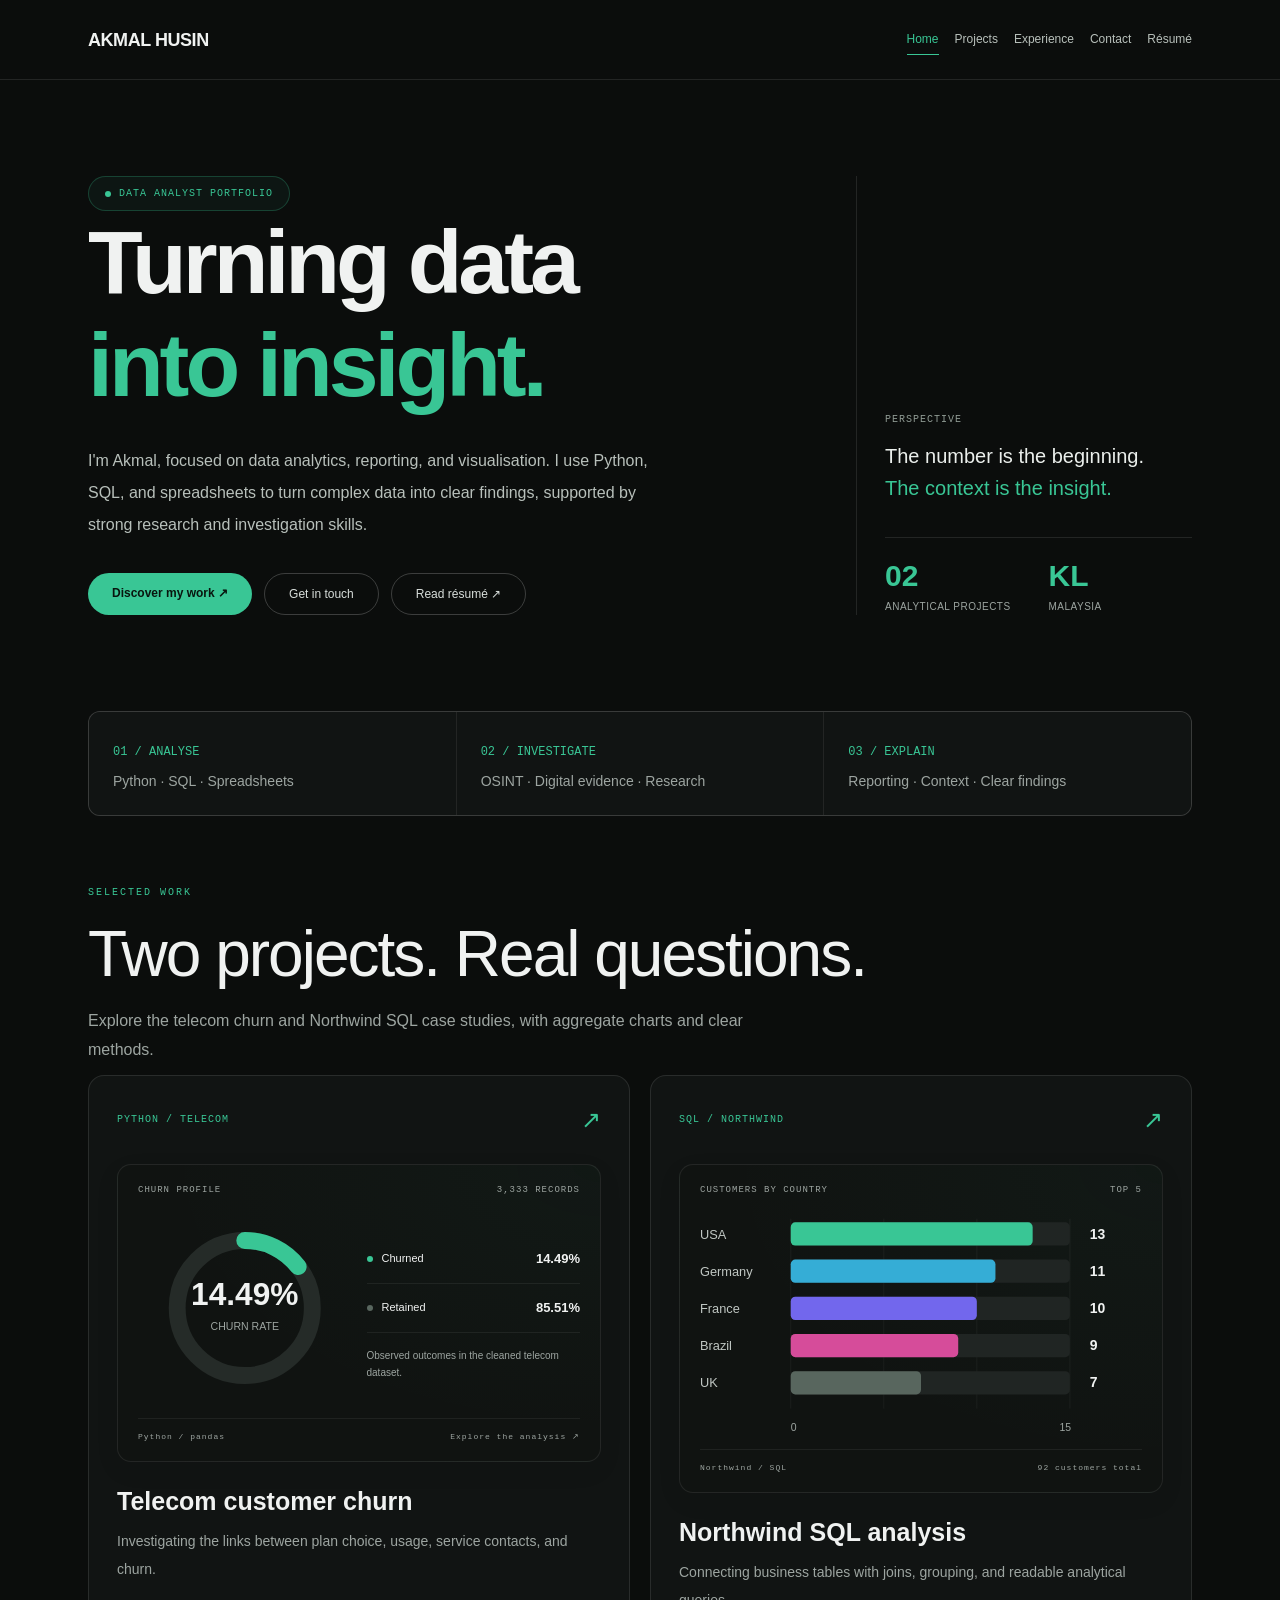
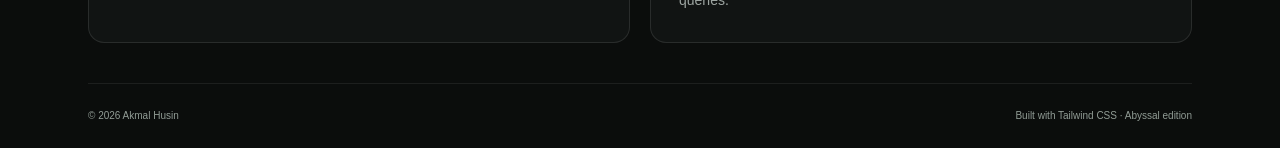
==== commit ea6834fd: "Add files via upload" ====
--- a/index.html
+++ b/index.html
@@ -1,37 +1,7 @@
-<!doctype html><html lang="en"><head><meta charset="utf-8"><meta name="viewport" content="width=device-width,initial-scale=1"><title>Akmal Husin | Data Analytics & Investigation</title><meta name="description" content="Akmal Husin's portfolio brings together data analytics, OSINT, compliance investigation, and professional experience."><style>
-:root{--bg:#06051c;--panel:#100f2c;--yellow:#ffd129;--white:#f5f4fc;--muted:#aaa9c2;--line:#ffffff20}*{box-sizing:border-box}html{scroll-behavior:smooth;scroll-padding-top:95px}body{margin:0;background:var(--bg);color:var(--white);font:16px/1.7 Arial,sans-serif}a{color:inherit;text-decoration:none}button{font:inherit;cursor:pointer}.wrap{width:min(1120px,88%);margin:auto}header{position:sticky;top:0;z-index:10;background:#06051cf5;border-bottom:1px solid var(--line)}.nav{height:82px;display:flex;justify-content:space-between;align-items:center}.logo{font-size:21px;font-weight:800;letter-spacing:-1px}.logo span,.accent{color:var(--yellow)}nav{display:flex;gap:28px;font-size:12px;font-weight:bold}nav a:hover,nav a.active{color:var(--yellow)}.menu{display:none;background:transparent;border:1px solid var(--line);color:white;padding:6px 12px}.hero{display:grid;grid-template-columns:1.2fr 1fr;align-items:center;gap:70px;min-height:650px;padding:65px 0 75px}.eyebrow,.label{font-size:11px;text-transform:uppercase;letter-spacing:2px;font-weight:bold;color:var(--yellow)}.badge{display:inline-block;border:1px solid var(--yellow);border-radius:30px;padding:7px 16px;font-size:10px;letter-spacing:2px;font-weight:bold;color:var(--yellow)}h1{font-size:clamp(58px,7vw,94px);line-height:.98;letter-spacing:-5px;margin:25px 0}h1 span{display:block;color:var(--yellow)}.hero p{color:var(--muted);max-width:520px;font-size:18px}.buttons{display:flex;gap:12px;flex-wrap:wrap;margin-top:30px}.btn{display:inline-block;border:1px solid var(--line);padding:12px 21px;border-radius:5px;font-size:12px;font-weight:bold}.primary{background:var(--yellow);border-color:var(--yellow);color:#08071e}.btn:hover{transform:translateY(-2px)}.hero-art{position:relative;background:linear-gradient(135deg,#171538,#0c0b25);border:1px solid #ffffff25;border-radius:16px;box-shadow:24px 24px 0 #ffd12908;transform:rotate(2deg);padding:25px}.art-top{display:flex;gap:6px;border-bottom:1px solid var(--line);padding-bottom:17px}.dot{width:7px;height:7px;border-radius:50%;background:#645e85}.art-top small{margin-left:auto;color:var(--muted);font-size:9px;letter-spacing:2px}.art-title{font-size:12px;color:var(--muted);margin:25px 0 8px}.big-stat{font-size:33px;font-weight:bold;letter-spacing:-1px}.chart{height:120px;display:flex;align-items:end;gap:11px;margin:22px 0}.chart i{flex:1;background:#ffd129;border-radius:3px 3px 0 0}.chart i:nth-child(even){background:#6c64ba}.art-foot{display:flex;justify-content:space-between;color:#bcb8d2;font-size:10px;border-top:1px solid var(--line);padding-top:15px}.strip{border-block:1px solid var(--line);padding:22px 0}.strip .wrap{display:flex;justify-content:space-between;gap:20px;flex-wrap:wrap;color:#c7c4d9;font-size:11px;letter-spacing:1.5px}.strip span:before{content:'✦';color:var(--yellow);margin-right:14px}section{padding:90px 0}.section-head{display:flex;align-items:end;justify-content:space-between;gap:50px;margin-bottom:35px}.section-head p{max-width:430px;color:var(--muted);font-size:14px}h2{font-size:clamp(32px,4vw,48px);line-height:1.15;letter-spacing:-1.7px;margin:14px 0 0}h3{line-height:1.3}.about-grid{display:grid;grid-template-columns:.7fr 1.3fr;gap:70px}.hello{font-size:80px;line-height:1.1;letter-spacing:-5px;margin:0}.about p{color:var(--muted);margin-top:0}.about strong{color:var(--white)}.tags{display:flex;gap:8px;flex-wrap:wrap;margin-top:23px}.tag{font-size:10px;padding:5px 10px;border:1px solid #ffffff25;border-radius:4px;color:#bcb8d2}.tinted{background:#0b0924}.skills{display:grid;grid-template-columns:repeat(3,1fr);gap:20px}.skill{padding:27px;border:1px solid var(--line);border-radius:8px;background:var(--panel)}.icon{font-size:25px;color:var(--yellow)}.skill h3{font-size:20px;margin:16px 0 10px}.skill p{font-size:13px;color:var(--muted)}.small-note{font-size:11px;color:var(--muted);margin-top:24px}.timeline{border-left:1px solid #5d546b;margin-left:9px;padding-left:35px}.job{position:relative;padding:0 0 35px}.job:last-child{padding-bottom:0}.job:before{content:'';position:absolute;left:-42px;top:6px;width:12px;height:12px;border:2px solid var(--yellow);background:var(--bg);border-radius:50%}.company{color:var(--yellow);font-size:11px;letter-spacing:2px;text-transform:uppercase}.job h3{font-size:24px;margin:8px 0}.job p{color:var(--muted);font-size:14px;max-width:780px;margin:0}.filters{display:flex;gap:10px;flex-wrap:wrap;margin-bottom:27px}.filter{background:none;color:var(--muted);border:1px solid var(--line);padding:9px 16px;border-radius:30px;font-size:11px}.filter[aria-pressed=true]{background:var(--yellow);border-color:var(--yellow);color:var(--bg)}.projects{display:grid;grid-template-columns:repeat(3,1fr);gap:22px}.project{border:1px solid var(--line);border-radius:8px;overflow:hidden;background:var(--panel)}.project[hidden]{display:none}.project-art{height:150px;padding:30px;background:linear-gradient(140deg,#211d49,#14112d);display:flex;align-items:center;justify-content:center}.mini-table{width:100%;border-collapse:collapse;font:10px monospace}.mini-table td{border:1px solid #ffffff25;padding:5px;color:#b9b5ce}.mini-table tr:first-child td{color:var(--yellow)}.nodes{font-size:38px;letter-spacing:18px;color:var(--yellow)}.project-body{padding:24px}.project h3{font-size:20px;margin:10px 0}.project p{font-size:13px;color:var(--muted)}.status{font-size:9px;text-transform:uppercase;letter-spacing:1.3px;color:var(--yellow)}details{border-top:1px solid var(--line);padding-top:15px;margin-top:20px}summary{cursor:pointer;color:var(--yellow);font-size:12px}details p{margin-bottom:0}.demo{margin-top:35px;border:1px solid #ffd12950;border-radius:9px;padding:30px;background:#13102e}.demo-head{display:flex;justify-content:space-between;gap:20px;align-items:center}.demo h3{margin:7px 0;font-size:23px}.demo p{font-size:13px;color:var(--muted)}.metrics{display:grid;grid-template-columns:repeat(3,1fr);gap:14px;margin:20px 0}.metric{background:#ffffff05;padding:15px;border-radius:5px}.metric strong{display:block;font-size:25px;color:var(--yellow)}.metric span{font-size:10px;color:var(--muted)}.table-wrap{overflow:auto}table.data{width:100%;border-collapse:collapse;font-size:12px;text-align:left}table.data th,table.data td{padding:10px;border-bottom:1px solid var(--line)}table.data th{color:#a29db9;font-weight:normal}.flag{color:#eabb63}.contact{text-align:center}.contact p{max-width:630px;margin:25px auto;color:var(--muted)}.contact-box{border:1px solid var(--line);border-radius:8px;padding:25px;max-width:580px;margin:30px auto}.contact-box p{margin:8px auto;font-size:13px}footer{border-top:1px solid var(--line);padding:25px 0;color:#89859f;font-size:11px}footer .wrap{display:flex;justify-content:space-between;gap:20px}a:focus-visible,button:focus-visible,summary:focus-visible{outline:2px solid var(--yellow);outline-offset:5px}@media(max-width:780px){.hero{grid-template-columns:1fr;gap:40px;padding:50px 0}.hero-art{max-width:460px;transform:none}.menu{display:block}nav{display:none;position:absolute;top:82px;left:0;right:0;background:#0e0b29;padding:25px 6%;flex-direction:column}nav.open{display:flex}h1{letter-spacing:-3px}.section-head{display:block}.section-head p{margin-top:20px}.about-grid{grid-template-columns:1fr;gap:25px}.hello{font-size:60px}.skills,.projects{grid-template-columns:1fr}.demo-head{align-items:start;flex-direction:column}.metrics{gap:6px}.metric{padding:10px}.metric strong{font-size:22px}.demo{padding:20px}section{padding:65px 0}footer .wrap{flex-direction:column}.strip .wrap{font-size:9px}.hero p{font-size:16px}}@media(prefers-reduced-motion:reduce){html{scroll-behavior:auto}}
+<!DOCTYPE html>
 
-/* Light portfolio palette */
-:root{--bg:#fbfaf7;--panel:#ffffff;--yellow:#976400;--white:#1c2135;--muted:#606577;--line:#23263c24}
-header{background:#fbfaf7f5}.primary{background:#ffd129;border-color:#e3b81c;color:#1c2135}
-.badge{background:#fff7dc;border-color:#dfb343}.hero-art{background:#fff;border-color:#dedde5;box-shadow:0 16px 45px #2721390b;transform:none}
-.dot{background:#bcb7ce}.art-foot{color:#606577}.chart{align-items:flex-end;border-bottom:1px solid #dad7e3;padding:0 9px;gap:13px}
-.chart i{background:#edbd26}.chart i:nth-child(even){background:#8173bd}.strip .wrap{color:#52586c}
-.about strong{color:#1c2135}.tinted{background:#f2f1f6}.tag{border-color:#d5d3df;color:#57596c;background:#ffffff70}
-.skill{box-shadow:0 5px 18px #28213b04}.job:before{background:var(--bg)}.timeline{border-color:#ccc6d9}
-.filter[aria-pressed=true]{background:#ffd129;border-color:#e3b81c;color:#1c2135}.project-art{background:linear-gradient(140deg,#eeebf7,#e6e2f0)}
-.mini-table td{border-color:#c5bfd4;color:#57506a}.mini-table tr:first-child td{color:#805500;font-weight:bold}
-.project-art>div[style]{color:#625870!important}.demo{background:#fff;border-color:#d8c38c}.metric{background:#f4f2f8}
-.metric strong{color:#845900}table.data th{color:#646077}.flag{color:#946100}footer{color:#676477}
-@media(max-width:780px){nav{background:#fbfaf7;border-bottom:1px solid var(--line)}}
-
-:root{--bg:#100b1b;--panel:#1a122a;--yellow:#c2a1ff;--white:#f3eefb;--muted:#b4a9c7;--line:#d8c0ff20}
-body{background:radial-gradient(ellipse at 80% 0%,#38204c55,transparent 38%),var(--bg)}header{background:#100b1bf2}.primary{background:#b58af6;border-color:#b58af6;color:#1a0c30}.badge{background:#b58af60d;border-color:#a17bd455}.hero-art{background:linear-gradient(145deg,#231735,#171022);border-color:#be9de133;box-shadow:0 25px 90px #8b5cf619;transform:none;padding:25px}.art-foot{color:#b4a9c7}.art-top{border-color:var(--line)}.dot{background:#78618e}.strip .wrap{color:#c9bddb}.about strong{color:var(--white)}.tinted{background:#160f23}.tag{background:#ffffff03;color:#bfb0d3;border-color:#bda0de25}.skill{background:var(--panel);box-shadow:none}.timeline{border-color:#624b79}.filter[aria-pressed=true]{background:#b58af6;border-color:#b58af6;color:#1a0c30}.project-art{background:linear-gradient(140deg,#342045,#21142f)}.mini-table td{border-color:#b39acb30;color:#c5b6d6}.mini-table tr:first-child td{color:#d4b3ff}.project-art>div[style]{color:#c5b6d6!important}.demo{background:#1b1329;border-color:#9c77c34a}.metric{background:#ffffff04}.metric strong{color:#d4b3ff}table.data th{color:#b4a9c7}.flag{color:#e6b982}footer{color:#a899ba}.signal-chart{margin:25px 0 18px}.signal-chart svg{display:block;width:100%;height:auto;overflow:visible}.chart-legend,.chart-axis{display:flex;justify-content:space-between;gap:12px;font-size:8px;letter-spacing:1px;color:#aa97c0}.chart-legend{margin-bottom:10px;align-items:center}.chart-legend span:first-child{font-size:10px;letter-spacing:0;color:#cdbce0}.chart-legend i{display:inline-block;width:6px;height:6px;border-radius:50%;background:#bf92ff;margin-right:6px}.chart-axis{margin-top:7px;font-size:7px}.hero>*{min-width:0}.wrap{max-width:1120px}.project,.skill,.demo{min-width:0}button,.btn,summary{min-height:44px}summary{display:flex;align-items:center}.table-wrap{max-width:100%}
-@media(max-width:780px){nav{background:#160f23;border-color:var(--line)}.hero{gap:38px;min-height:0;padding:48px 0}.hero-art{width:100%;max-width:none;padding:22px}.nav{height:72px}nav{top:72px}.menu{color:var(--white);border-color:#c2a1ff50}h1{font-size:clamp(52px,16vw,80px)}.section-head{margin-bottom:26px}.strip .wrap{display:grid;grid-template-columns:1fr 1fr;gap:18px 10px}.strip span:before{margin-right:8px}.skills,.projects{gap:16px}.skill,.project-body{padding:23px}.demo{padding:18px}.filters{gap:8px}.filter{padding:10px 15px}.hero .buttons .btn{flex:1;text-align:center}.contact-box{padding:20px}.big-stat{font-size:30px}.hello{font-size:56px}.art-top small{font-size:8px}.metrics{grid-template-columns:repeat(3,minmax(0,1fr))}.metric span{font-size:8px}table.data{min-width:460px}}
-@media(max-width:380px){.wrap{width:90%}.hero-art{padding:17px}.badge{font-size:9px}.hero .buttons .btn{padding:12px}.strip .wrap{font-size:8px}.chart-legend{font-size:7px}}
-
-:root{--bg:#ffffff;--panel:#ffffff;--yellow:#005f60;--white:#153332;--muted:#5b7470;--line:#005f6020}
-body{background:#fff}header{background:#fffffff5}.primary{background:#005f60;border-color:#005f60;color:#fff}.primary:hover{background:#004849}.badge{background:#edf7f5;border-color:#005f6030}.tinted{background:#f3f9f8}.hero-art{background:linear-gradient(145deg,#f5fbfa,#e7f3f0);border-color:#005f6025;box-shadow:0 18px 50px #005f600a}.dot{background:#b8a4c9}.art-foot,.strip .wrap{color:#607873}.tag{background:#edf7f5;border-color:#005f6020;color:#426b64}.skill{background:#fff}.timeline{border-color:#d8c9e3}.filter[aria-pressed=true]{background:#005f60;border-color:#005f60;color:#fff}.project-art{background:linear-gradient(140deg,#e5f3ef,#d1e8e1)}.mini-table td{border-color:#005f6030;color:#4b6f67}.mini-table tr:first-child td{color:#005f60}.project-art>div[style]{color:#4b6f67!important}.demo{background:#fff;border-color:#005f6035}.metric{background:#edf7f5}.metric strong{color:#005f60}table.data th{color:#607873}.flag{color:#8a510b}footer{color:#617d75}.chart-legend,.chart-axis{color:#587b72}.chart-legend span:first-child{color:#37695f}.chart-legend i{background:#005f60}.signal-chart svg g:first-of-type{stroke:#005f6015}.signal-chart svg g:nth-of-type(2){fill:#005f6017}@media(max-width:780px){nav{background:#fff;border-color:var(--line)}.menu{border-color:#005f6035}}
-.churn-art{background:linear-gradient(135deg,#dcefe9,#f5fbfa)}.churn-case{scroll-margin-top:100px}.churn-columns{display:grid;grid-template-columns:1fr 1.2fr;gap:32px;margin:20px 0}.churn-columns section{padding:0;min-width:0}.churn-case h4{font-size:17px;margin:15px 0}.churn-bar-label{display:flex;justify-content:space-between;gap:10px;font-size:12px;margin-top:20px}.churn-bar-track{height:16px;background:#e0eeeb;border-radius:5px;overflow:hidden;margin-top:8px}.churn-bar-track>div{height:100%;background:#005f60;border-radius:5px}.churn-scale{display:flex;justify-content:space-between;font-size:10px;color:var(--muted);margin-top:8px}.churn-case caption{text-align:left;font-size:11px;padding-bottom:10px;color:var(--muted)}.churn-case li{font-size:13px;color:var(--muted);margin:12px 0}.churn-case ol{padding-left:20px}@media(max-width:780px){.churn-columns{grid-template-columns:1fr;gap:15px}.churn-case .data{min-width:330px}}.sql-code{white-space:pre-wrap;overflow-wrap:anywhere;background:#edf7f5;border:1px solid #005f6020;border-radius:6px;padding:18px;font-size:12px;color:#064c4c}.result-chart{padding:0!important;min-width:0}.result-chart p{min-height:46px}.telecom-extra{border-top:1px solid var(--line);padding-top:15px;margin-top:25px}.churn-case ul{padding-left:20px}@media(max-width:780px){.result-chart p{min-height:0}.sql-code{font-size:11px;padding:12px}}</style><link rel="icon" type="image/svg+xml" href="data:image/svg+xml,%3Csvg%20xmlns%3D%22http%3A%2F%2Fwww.w3.org%2F2000%2Fsvg%22%20viewBox%3D%220%200%2064%2064%22%3E%3Crect%20width%3D%2264%22%20height%3D%2264%22%20rx%3D%2214%22%20fill%3D%22%234c1d75%22%2F%3E%3Ctext%20x%3D%2232%22%20y%3D%2242%22%20text-anchor%3D%22middle%22%20font-family%3D%22Arial%2Csans-serif%22%20font-size%3D%2229%22%20font-weight%3D%22700%22%20letter-spacing%3D%22-2%22%20fill%3D%22white%22%3EAH%3C%2Ftext%3E%3C%2Fsvg%3E"></head><body id="home"><header><div class="wrap nav"><a href="#home" class="logo">AKMAL<span>.</span></a><button class="menu" aria-controls="nav" aria-expanded="false">Menu</button><nav id="nav"><a href="#about">About</a><a href="#skills">Skills</a><a href="#experience">Experience</a><a href="#projects">Projects</a><a href="#contact">Contact ↗</a></nav></div></header><main><div class="wrap hero"><div><span class="badge">Data Analytics × Investigation</span><h1>AKMAL<span>HUSIN.</span></h1><p>I connect <span class="accent">data, evidence, and context</span> to make complex information easier to understand.</p><p style="font-size:14px">Investigation and OSINT experience, with a growing focus on data cleaning, analysis, and clear reporting.</p><div class="buttons"><a class="btn primary" href="#projects">Explore projects ↗</a><a class="btn" href="#experience">My experience</a></div></div><div class="hero-art" role="img" aria-label="Decorative analytics illustration; curve and bars do not represent actual results"><div class="art-top"><i class="dot"></i><i class="dot"></i><i class="dot"></i><small>THE ANALYTICAL MINDSET</small></div><div class="art-title">From information to understanding</div><div class="big-stat">Find the <span class="accent">signal.</span></div><div class="signal-chart"><div class="chart-legend"><span><i></i>Pattern discovery</span><span>ILLUSTRATIVE</span></div><svg viewBox="0 0 440 190" role="img" aria-label="Illustrative violet signal curve, not actual performance data"><defs><linearGradient id="area" x1="0" y1="0" x2="0" y2="1"><stop offset="0" stop-color="#087b77" stop-opacity=".35"/><stop offset="1" stop-color="#087b77" stop-opacity="0"/></linearGradient><linearGradient id="stroke"><stop stop-color="#004849"/><stop offset="1" stop-color="#389b8e"/></linearGradient></defs><g stroke="#ffffff0d" stroke-dasharray="4 5"><path d="M10 30H430M10 75H430M10 120H430M10 165H430"/></g><g fill="#9b7cd320"><rect x="20" y="135" width="25" height="30" rx="4"/><rect x="75" y="115" width="25" height="50" rx="4"/><rect x="130" y="125" width="25" height="40" rx="4"/><rect x="185" y="87" width="25" height="78" rx="4"/><rect x="240" y="100" width="25" height="65" rx="4"/><rect x="295" y="60" width="25" height="105" rx="4"/><rect x="350" y="40" width="25" height="125" rx="4"/></g><path d="M10 145 C45 145 55 105 85 110 S125 140 150 113 S185 72 215 83 S255 100 285 65 S325 83 350 45 S390 54 425 20 V175 H10Z" fill="url(#area)"/><path d="M10 145 C45 145 55 105 85 110 S125 140 150 113 S185 72 215 83 S255 100 285 65 S325 83 350 45 S390 54 425 20" fill="none" stroke="url(#stroke)" stroke-width="3.5" stroke-linecap="round"/><circle cx="425" cy="20" r="13" fill="#c7a0ff18"/><circle cx="425" cy="20" r="5" fill="#005f60" stroke="#fff" stroke-width="2"/></svg><div class="chart-axis"><span>RAW INFORMATION</span><span>CLEARER INSIGHT ↗</span></div></div><div class="art-foot"><span>01 CLEAN</span><span>02 CONNECT</span><span>03 EXPLAIN</span></div></div></div><div class="strip"><div class="wrap"><span>DATA CLEANING</span><span>OSINT RESEARCH</span><span>DIGITAL INVESTIGATION</span><span>INSIGHT & REPORTING</span></div></div>
-<section id="about" class="about"><div class="wrap"><div class="label">01 / About me</div><div class="about-grid" style="margin-top:30px"><h2 class="hello">Hello.<br>I'm <span class="accent">Akmal.</span></h2><div><p><strong>My background is in compliance investigation, Trust & Safety, and research.</strong> I have worked with complex information, reviewed digital evidence, investigated inconsistencies, and communicated findings to stakeholders.</p><p>Data analytics is a natural extension of that work. I am developing my capabilities in data cleaning and analysis, building on practical spreadsheet experience and foundational Python and SQL knowledge.</p><p>I bring an investigator's curiosity to data: what does it show, how reliable is it, and what still needs to be verified?</p><div class="tags"><span class="tag">Kuala Lumpur, Malaysia</span><span class="tag">English · Bahasa Melayu</span><span class="tag">5+ years of professional experience</span></div></div></div></div></section>
-<section id="skills" class="tinted"><div class="wrap"><div class="section-head"><div><div class="label">02 / Skills & tools</div><h2>Analytical skills.<br><span class="accent">Investigative thinking.</span></h2></div><p>A combination of practical experience and developing technical skills, with an emphasis on evidence quality and clear communication.</p></div><div class="skills"><article class="skill"><span class="icon">▥</span><h3>Data & Spreadsheets</h3><p>Organising research data, identifying duplicates, comparing records, and interpreting patterns.</p><div class="tags"><span class="tag">Excel</span><span class="tag">Google Sheets</span><span class="tag">Apps Script</span></div></article><article class="skill"><span class="icon">⌕</span><h3>Research & Investigation</h3><p>Corporate and domain research, digital evidence review, linkage assessment, and compliance investigation.</p><div class="tags"><span class="tag">OSINT</span><span class="tag">Due diligence research</span><span class="tag">IP protection</span></div></article><article class="skill"><span class="icon">&lt;/&gt;</span><h3>Technical Foundations</h3><p>Building programming and query skills to support repeatable data preparation and analysis.</p><div class="tags"><span class="tag">Python · foundational</span><span class="tag">SQL · foundational</span><span class="tag">Git · basic</span></div></article></div><p class="small-note">Cross-functional strengths: report writing · root cause analysis · stakeholder communication · process improvement.</p></div></section>
-<section id="experience"><div class="wrap"><div class="section-head"><div><div class="label">03 / Professional background</div><h2>Experience that adds<br><span class="accent">context to the data.</span></h2></div><p>My career connects technical problem solving, operational quality, and evidence-based investigation.</p></div><div class="timeline"><article class="job"><span class="company">ITCA / SCS</span><h3>Compliance Research & Investigation</h3><p>Reviewed software license evidence and usage indicators, researched company and employee connections, and documented findings for case review. Compared identifiers and location information to assess attribution and inconsistencies.</p></article><article class="job"><span class="company">Accenture</span><h3>Trust & Safety · Operations & Leadership</h3><p>Progressed through analyst, subject matter expert, training, and team leadership responsibilities. Worked with digital content protection, copyright complaints, policy review, and quality coordination.</p></article><article class="job"><span class="company">Celcom</span><h3>Network Service Quality</h3><p>Analysed network complaints and service issues, developing a foundation in problem investigation, customer communication, and practical resolution.</p></article></div><div class="tags"><span class="tag">Accenture Stellar Award · 2023</span><span class="tag">Top Performer · 2022</span></div></div></section>
-<section id="projects" class="tinted"><div class="wrap"><div class="section-head"><div><div class="label">04 / Project portfolio</div><h2>Where analysis<br><span class="accent">meets investigation.</span></h2></div><p>Completed telecom churn and Northwind SQL analyses, an interactive data-cleaning demonstration, and illustrative investigation briefs. Each project is labelled to distinguish completed work from examples.</p></div><div class="filters" role="group" aria-label="Filter projects"><button class="filter" data-filter="all" aria-pressed="true">All projects</button><button class="filter" data-filter="data" aria-pressed="false">Data analytics</button><button class="filter" data-filter="research" aria-pressed="false">Investigation & research</button></div><div class="projects"><article class="project" data-category="data"><div class="project-art churn-art"><div><span class="status">SQL · RELATIONAL DATA ANALYSIS</span><div style="font-size:38px;font-weight:800;color:#005f60;line-height:1.3">830<span style="display:block;font-size:12px;font-weight:400">orders in the supplied Northwind database</span></div></div></div><div class="project-body"><span class="status">Completed project · Akmal Husin</span><h3>Northwind SQL Analysis</h3><p>Explored a relational sample database using filtering, joins, aggregation, subqueries, and views to answer customer and product questions.</p><a class="btn primary" href="#sql-case-study">Explore the SQL project ↓</a><div class="tags"><span class="tag">SQL</span><span class="tag">SQLite</span><span class="tag">Joins & aggregation</span></div></div></article><article class="project churn-project" data-category="data"><div class="project-art churn-art"><div><span class="status">PYTHON · EXPLORATORY DATA ANALYSIS</span><div style="font-size:38px;font-weight:800;color:#005f60;line-height:1.3">14.49%<span style="display:block;font-size:12px;font-weight:400">overall churn in the analysed dataset</span></div></div></div><div class="project-body"><span class="status">Completed project · Akmal Husin</span><h3>Telecom Customer Churn</h3><p>Cleaned telecom data, compared churn patterns, and explored customer satisfaction research through sampling and SQL validation.</p><a class="btn primary" href="#telecom-case-study">Explore the case study ↓</a><div class="tags"><span class="tag">Python / pandas</span><span class="tag">Seaborn</span><span class="tag">SQLite</span></div></div></article><article class="project" data-category="data"><div class="project-art"><table class="mini-table" aria-hidden="true"><tr><td>RECORD</td><td>COMPANY</td><td>STATUS</td></tr><tr><td>001</td><td>ALPHA</td><td>CLEAN</td></tr><tr><td>002</td><td>BETA</td><td>REVIEW</td></tr><tr><td>003</td><td>GAMMA</td><td>CLEAN</td></tr></table></div><div class="project-body"><span class="status">Interactive practice demo</span><h3>Research Data Cleaning</h3><p>Standardise inconsistent names and country labels, remove repeated records, and flag missing information.</p><a class="btn" href="#demo">Try the demonstration ↓</a><div class="tags"><span class="tag">Data quality</span><span class="tag">Record matching</span></div></div></article><article class="project" data-category="research"><div class="project-art"><div class="nodes" aria-hidden="true">◎—◎<br>╲ ◎ ╱</div></div><div class="project-body"><span class="status">Illustrative research brief</span><h3>Company & Domain Linkage</h3><p>Assess whether two organisations are connected through domain information, public records, and shared contact indicators.</p><details><summary>View investigation approach</summary><p>Define the entities, verify sources, compare independent indicators, and separate confirmed relationships from possible connections. Deliverable: an evidence table and a concise assessment with limitations.</p></details><div class="tags"><span class="tag">OSINT</span><span class="tag">Source verification</span></div></div></article><article class="project" data-category="research"><div class="project-art"><div style="font:20px monospace;color:#bdb6dd" aria-hidden="true">IDENTIFIER → PATTERN<br><span class="accent">PATTERN → CONTEXT</span><br>CONTEXT → FINDING</div></div><div class="project-body"><span class="status">Illustrative research brief</span><h3>Digital Evidence Assessment</h3><p>Evaluate identifiers, locations, and usage indicators to understand the strength of an attribution hypothesis.</p><details><summary>View investigation approach</summary><p>Organise the evidence, test consistency across fields, consider alternative explanations, and document unresolved gaps. Deliverable: a structured review explaining confidence and next steps.</p></details><div class="tags"><span class="tag">Link analysis</span><span class="tag">Reporting</span></div></div></article></div>
-<article class="demo churn-case" id="telecom-case-study" aria-labelledby="churn-title"><span class="status">Featured project / Telecom analytics</span><h3 id="churn-title">Understanding telecom customer churn</h3><p>A project combining data preparation, exploratory analysis, customer research design, and database validation. The question: which observed differences between churned and retained customers deserve further investigation?</p><div class="metrics"><div class="metric"><strong>3,333</strong><span>RECORDS AFTER DEDUPLICATION</span></div><div class="metric"><strong>78</strong><span>DUPLICATE ROWS REMOVED</span></div><div class="metric"><strong>14.49%</strong><span>OVERALL CHURN RATE</span></div></div><div class="churn-columns"><section><h4>Churn rate by international plan</h4><p>Percentage of customers who churned within each plan group.</p><div class="churn-bar-label"><span>International plan</span><strong>42.41%</strong></div><div class="churn-bar-track"><div style="width:42.41%"></div></div><div class="churn-bar-label"><span>No international plan</span><strong>11.50%</strong></div><div class="churn-bar-track"><div style="width:11.50%"></div></div><div class="churn-scale"><span>0%</span><span>100%</span></div><p class="small-note">Both bars use the same 0–100% scale.</p></section><section><h4>Other observed differences</h4><div class="table-wrap"><table class="data"><caption>Group averages in the cleaned dataset</caption><thead><tr><th>Measure</th><th>Churned</th><th>Retained</th></tr></thead><tbody><tr><td>Recorded service calls</td><td>2.75</td><td>1.84</td></tr><tr><td>Daytime usage (minutes)</td><td>206.91</td><td>175.18</td></tr><tr><td>Daytime charge (dollars)</td><td>35.18</td><td>29.78</td></tr></tbody></table></div><p>International-plan status, higher daytime usage and charges, and repeated service contacts offer useful starting points for investigation. They do not establish why an individual customer left.</p></section></div><div class="churn-columns telecom-extra"><section class="result-chart"><h4>Average recorded customer-service calls</h4><p>Customers who churned made more recorded service calls on average. Missing call counts are excluded from the averages.</p><div class="churn-bar-label"><span>Churned</span><strong>2.75 calls</strong></div><div class="churn-bar-track"><div style="width:68.7500%;background:#005f60"></div></div><div class="churn-bar-label"><span>Retained</span><strong>1.84 calls</strong></div><div class="churn-bar-track"><div style="width:46.0000%;background:#408b89"></div></div><div class="churn-scale"><span>0</span><span>4 calls</span></div></section><section class="result-chart"><h4>Average daytime usage</h4><p>Churned customers had higher average daytime usage. This comparison does not establish causation.</p><div class="churn-bar-label"><span>Churned</span><strong>206.91 minutes</strong></div><div class="churn-bar-track"><div style="width:82.7640%;background:#005f60"></div></div><div class="churn-bar-label"><span>Retained</span><strong>175.18 minutes</strong></div><div class="churn-bar-track"><div style="width:70.0720%;background:#408b89"></div></div><div class="churn-scale"><span>0</span><span>250 minutes</span></div></section></div><details><summary>My workflow and tools</summary><ol><li><strong>Prepare:</strong> removed duplicate rows, stripped unit symbols from numeric fields, corrected data types, and reviewed missing values. Filled missing voicemail counts with zero only where the customer had no voicemail plan.</li><li><strong>Explore:</strong> compared churn proportions and numerical averages; used distribution plots, box plots, and correlation analysis to examine patterns.</li><li><strong>Evaluate sampling:</strong> explored simple random, stratified, cluster, systematic, and multistage approaches; compared sample churn proportions with the population.</li><li><strong>Validate with SQL:</strong> stored population and sample tables in SQLite and compared churn percentages using queries.</li></ol><div class="tags"><span class="tag">Python</span><span class="tag">pandas</span><span class="tag">NumPy</span><span class="tag">Matplotlib</span><span class="tag">Seaborn</span><span class="tag">SQLite</span></div></details><details><summary>Interpretation, limitations, and next steps</summary><p>This is exploratory analysis of the analysed dataset, not a deployed prediction model or a claim of commercial impact. Daytime charges are closely related to usage, so they should not be treated as independent explanations. Service-call averages use available recorded values; missing service-call counts were not treated as zero.</p><p>Next steps: compare customers with similar usage, review plan expectations and complaint resolution, and survey both churned and retained groups. Matching a sample's churn proportion alone does not prove that it represents the population across other characteristics.</p></details><p class="small-note">Public portfolio summary: only aggregate findings and methodology are shown. The source notebook, dataset, individual records, embedded outputs, and training-provider assets are not published.</p></article><article class="demo churn-case" id="sql-case-study" aria-labelledby="sql-title"><span class="status">Featured project / SQL analysis</span><h3 id="sql-title">Northwind: querying a relational business database</h3><p>A SQL project exploring how related customer, order, product, supplier, and employee tables can be filtered, joined, and summarised. Northwind is a sample business database; the charts below were verified directly against the supplied database snapshot.</p><div class="metrics"><div class="metric"><strong>92</strong><span>CUSTOMER RECORDS</span></div><div class="metric"><strong>830</strong><span>ORDERS</span></div><div class="metric"><strong>77</strong><span>PRODUCTS</span></div></div><div class="churn-columns"><section class="result-chart"><h4>Top five countries by customer count</h4><p>USA has the most customer records in this snapshot. Counts describe customer coverage, not revenue or market share.</p><div class="churn-bar-label"><span>USA</span><strong>13 customers</strong></div><div class="churn-bar-track"><div style="width:86.6667%;background:#005f60"></div></div><div class="churn-bar-label"><span>Germany</span><strong>11 customers</strong></div><div class="churn-bar-track"><div style="width:73.3333%;background:#408b89"></div></div><div class="churn-bar-label"><span>France</span><strong>10 customers</strong></div><div class="churn-bar-track"><div style="width:66.6667%;background:#005f60"></div></div><div class="churn-bar-label"><span>Brazil</span><strong>9 customers</strong></div><div class="churn-bar-track"><div style="width:60.0000%;background:#408b89"></div></div><div class="churn-bar-label"><span>UK</span><strong>7 customers</strong></div><div class="churn-bar-track"><div style="width:46.6667%;background:#005f60"></div></div><div class="churn-scale"><span>0</span><span>15 customers</span></div></section><section class="result-chart"><h4>Product count by category</h4><p>Confections has the largest product count. Catalogue size does not indicate sales performance.</p><div class="churn-bar-label"><span>Confections</span><strong>13 products</strong></div><div class="churn-bar-track"><div style="width:86.6667%;background:#005f60"></div></div><div class="churn-bar-label"><span>Beverages</span><strong>12 products</strong></div><div class="churn-bar-track"><div style="width:80.0000%;background:#408b89"></div></div><div class="churn-bar-label"><span>Condiments</span><strong>12 products</strong></div><div class="churn-bar-track"><div style="width:80.0000%;background:#005f60"></div></div><div class="churn-bar-label"><span>Seafood</span><strong>12 products</strong></div><div class="churn-bar-track"><div style="width:80.0000%;background:#408b89"></div></div><div class="churn-bar-label"><span>Dairy Products</span><strong>10 products</strong></div><div class="churn-bar-track"><div style="width:66.6667%;background:#005f60"></div></div><div class="churn-bar-label"><span>Grains/Cereals</span><strong>7 products</strong></div><div class="churn-bar-track"><div style="width:46.6667%;background:#408b89"></div></div><div class="churn-bar-label"><span>Meat/Poultry</span><strong>6 products</strong></div><div class="churn-bar-track"><div style="width:40.0000%;background:#005f60"></div></div><div class="churn-bar-label"><span>Produce</span><strong>5 products</strong></div><div class="churn-bar-track"><div style="width:33.3333%;background:#408b89"></div></div><div class="churn-scale"><span>0</span><span>15 products</span></div></section></div><details><summary>SQL methods used</summary><ul><li><strong>Explore and filter:</strong> inspected table structure and used WHERE, DISTINCT, IN, LIKE, ORDER BY, and LIMIT.</li><li><strong>Summarise:</strong> used COUNT, SUM, AVG, MIN, GROUP BY, and HAVING.</li><li><strong>Connect tables:</strong> explored customer/order and product/supplier relationships through joins, including identifying customers without matching orders.</li><li><strong>Structure queries:</strong> worked with subqueries and views, alongside record-maintenance exercises.</li></ul><p>The portfolio charts use read-only SELECT queries. Record-changing exercises from the notebook are not run by this website.</p></details><details><summary>View a verified query</summary><p>The customer chart is generated from this aggregation:</p><pre class="sql-code"><code>SELECT Country, COUNT(*) AS CustomerCount
-FROM Customers
-GROUP BY Country
-ORDER BY CustomerCount DESC, Country
-LIMIT 5;</code></pre></details><details><summary>Findings and limitations</summary><p>The top five countries account for 50 of the 92 customer records. Confections contains 13 products, followed by Beverages, Condiments, and Seafood with 12 each.</p><p>These figures describe the supplied snapshot, which may contain exercise modifications. They are not presented as the canonical Northwind totals or as results for a real business. No sales-growth or revenue claims are inferred from customer or product counts.</p></details></article><div class="demo" id="demo"><div class="demo-head"><div><span class="status">Synthetic dataset · browser-only demonstration</span><h3>A small dataset. A clearer picture.</h3><p>See how standardisation and duplicate removal improve a research table.</p></div><button id="clean" class="btn primary">Clean the data ↗</button></div><div class="metrics"><div class="metric"><strong id="records">6</strong><span>RECORDS</span></div><div class="metric"><strong id="duplicates">1</strong><span>DUPLICATE RECORD</span></div><div class="metric"><strong id="missing">1</strong><span>MISSING EMAIL</span></div></div><div class="table-wrap"><table class="data"><thead><tr><th>Company</th><th>Country</th><th>Email</th></tr></thead><tbody id="rows"></tbody></table></div><p id="result" role="status" aria-live="polite">Raw data: inconsistent spacing, capitalisation, country labels, and one repeated record.</p></div></div></section>
-<section id="contact" class="contact"><div class="wrap"><div class="label">05 / What's next</div><h2>Better questions.<br><span class="accent">More useful insights.</span></h2><p>Interested in opportunities that combine research, data analysis, investigation, and risk — and in continuing to build practical analytics skills.</p><div class="contact-box"><strong>Based in Kuala Lumpur, Malaysia</strong><p>Connect with me to discuss research, analytics, and investigation opportunities.</p><p><a href="mailto:m.akmalnaim@gmail.com" style="color:var(--yellow);font-weight:bold">m.akmalnaim@gmail.com</a></p><a class="btn primary" href="https://www.linkedin.com/in/akmal-husin/" target="_blank" rel="noopener noreferrer" style="margin-top:15px">Connect on LinkedIn ↗</a></div><a class="btn" href="#home">Back to the top ↑</a></div></section></main><footer><div class="wrap"><span>© 2026 Akmal Husin</span><span>Data Analytics · Investigation · Research</span></div></footer>
-<script>const menu=document.querySelector('.menu'),nav=document.querySelector('nav');menu.onclick=()=>{let open=menu.getAttribute('aria-expanded')!=='true';menu.setAttribute('aria-expanded',String(open));nav.classList.toggle('open',open)};nav.querySelectorAll('a').forEach(a=>a.onclick=()=>{nav.classList.remove('open');menu.setAttribute('aria-expanded','false')});document.querySelectorAll('.filter').forEach(b=>b.onclick=()=>{document.querySelectorAll('.filter').forEach(x=>x.setAttribute('aria-pressed',String(x===b)));document.querySelectorAll('.project').forEach(p=>p.hidden=b.dataset.filter!=='all'&&p.dataset.category!==b.dataset.filter)});const raw=[[' alpha engineering ','MY','research@alpha.example'],['Beta Works','Malaysia','team@beta.example'],['ALPHA ENGINEERING','Malaysia','research@alpha.example'],['gamma studio','SG',''],['Delta Systems','Singapore','hello@delta.example'],['Epsilon Design','MY','info@epsilon.example']];let cleaned=false;function normalise(row){return[row[0].trim().toLowerCase().replace(/\b\w/g,c=>c.toUpperCase()),({MY:'Malaysia',SG:'Singapore'})[row[1]]||row[1],row[2]]}function cleanRows(){return raw.map(normalise).filter((r,i,a)=>a.findIndex(x=>JSON.stringify(x)===JSON.stringify(r))===i)}function render(){const rows=cleaned?cleanRows():raw;document.getElementById('rows').replaceChildren(...rows.map(row=>{const tr=document.createElement('tr');row.forEach(value=>{const td=document.createElement('td');td.textContent=value||'Missing — review needed';if(!value)td.className='flag';tr.append(td)});return tr}));document.getElementById('records').textContent=rows.length;document.getElementById('duplicates').textContent=cleaned?'0':'1';document.getElementById('clean').textContent=cleaned?'Reset demonstration ↺':'Clean the data ↗';document.getElementById('result').textContent=cleaned?'Cleaned: 1 duplicate removed; names and country labels standardised. The missing email remains flagged for review.':'Raw data: inconsistent spacing, capitalisation, country labels, and one repeated record.'}document.getElementById('clean').onclick=()=>{cleaned=!cleaned;render()};render();</script></body></html>
-
+<html lang="en"><head><meta charset="utf-8"/><meta content="width=device-width,initial-scale=1" name="viewport"/><title>Akmal Husin — Home</title><meta content="Akmal Husin: data analytics, investigation and research portfolio." name="description"/><link href="styles.css" rel="stylesheet"/><style>*{box-sizing:border-box}html{scroll-behavior:smooth;scroll-padding-top:80px}body{margin:0;font:16px/1.7 Arial,sans-serif;background:var(--bg);color:var(--ink)}a{color:inherit;text-decoration:none}button{font:inherit;cursor:pointer}.wrap{width:min(1120px,88%);margin:auto}h1,h2,h3,h4{line-height:1.15;margin-top:0}h1{font-size:clamp(48px,7vw,96px);letter-spacing:-4px}h2{font-size:36px;letter-spacing:-1px}h3{font-size:25px}p{color:var(--muted)}.eyebrow,.status{font:10px/1.5 monospace;letter-spacing:2px;text-transform:uppercase;color:var(--accent)}.btn{display:inline-block;padding:12px 20px;border:1px solid var(--line);border-radius:var(--radius);font-size:12px}.primary{background:var(--accent);color:var(--button);border-color:var(--accent)}.actions{display:flex;gap:12px;flex-wrap:wrap}.section{padding:80px 0}.heading{display:flex;justify-content:space-between;gap:35px;align-items:end;margin-bottom:30px}.heading p{max-width:440px;margin:0}.case{background:var(--panel);border:1px solid var(--line);border-radius:var(--radius);padding:35px;margin:25px 0}.case>h3{margin:12px 0}.case>p{font-size:14px}.metrics{display:grid;grid-template-columns:repeat(3,1fr);gap:15px;margin:25px 0}.metric{background:var(--soft);padding:20px;border-radius:var(--radius)}.metric strong{display:block;font-size:30px;color:var(--accent)}.metric span{font-size:9px;letter-spacing:1px;color:var(--muted)}.churn-columns{display:grid;grid-template-columns:1fr 1fr;gap:35px;margin-top:30px}.churn-columns section{padding:0;min-width:0}.churn-columns h4{font-size:17px;margin:0 0 12px}.churn-columns p{font-size:12px}.churn-bar-label{display:flex;justify-content:space-between;gap:10px;font-size:11px;margin-top:18px}.churn-bar-track{height:11px;background:var(--soft);margin-top:7px;border-radius:3px;overflow:hidden}.churn-bar-track>div{height:100%;background:var(--accent)!important}.churn-bar-label strong{color:var(--ink)}.churn-scale{display:flex;justify-content:space-between;font-size:9px;color:var(--muted);margin-top:6px}details{border-top:1px solid var(--line);padding:17px 0;margin-top:18px}summary{font-size:12px;cursor:pointer;color:var(--accent);min-height:25px}details p,li{font-size:13px;color:var(--muted)}.tags{display:flex;gap:8px;flex-wrap:wrap}.tag{font:10px monospace;padding:6px 10px;background:var(--soft);border-radius:var(--radius)}table{width:100%;border-collapse:collapse;text-align:left;font-size:11px}th,td{padding:10px 6px;border-bottom:1px solid var(--line)}caption{font-size:10px;color:var(--muted);text-align:left;margin-bottom:8px}.table-wrap{overflow:auto}.small-note{font-size:10px!important}.sql-code{white-space:pre-wrap;overflow-wrap:anywhere;background:var(--soft);padding:20px;font-size:12px}.telecom-extra{border-top:1px solid var(--line);padding-top:25px}.skill-grid{display:grid;grid-template-columns:repeat(3,1fr);gap:25px}.skill-grid article{border-top:1px solid var(--line);padding-top:25px}.skill-grid h3{font-size:21px}.skill-grid p{font-size:13px}.timeline article{display:grid;grid-template-columns:200px 1fr;border-top:1px solid var(--line);padding:25px 0;gap:20px}.timeline h3{font-size:22px;margin:0}.timeline p{font-size:13px;margin:8px 0}.contact{padding:70px 0;border-top:1px solid var(--line)}footer{font-size:10px;padding:25px 0;border-top:1px solid var(--line);color:var(--muted)}.project-links{display:grid;grid-template-columns:1fr 1fr;gap:22px}.project-link{padding:30px;border:1px solid var(--line);background:var(--panel);border-radius:var(--radius)}.project-link h3{font-size:25px;margin:20px 0 10px}.project-link p{font-size:13px}.project-link .n{font:12px monospace;color:var(--accent)}a:focus-visible,summary:focus-visible,button:focus-visible{outline:3px solid var(--accent);outline-offset:5px}@media(max-width:760px){h1{letter-spacing:-2px}.heading{display:block}.heading p{margin-top:20px}.section{padding:55px 0}.case{padding:22px}.churn-columns,.skill-grid,.project-links{grid-template-columns:1fr}.metrics{gap:6px}.metric{padding:12px}.metric strong{font-size:24px}.metric span{font-size:8px}.timeline article{grid-template-columns:1fr;gap:8px}.data{min-width:300px}.case h3{font-size:24px}}@media(prefers-reduced-motion:reduce){html{scroll-behavior:auto}}
+ :root{--bg:#0b0d0c;--panel:#111413;--soft:#202523;--ink:#f0f2f1;--muted:#9da5a1;--accent:#39c695;--line:#8eb3c225;--button:#111413;--radius:12px}.case{margin:28px 0}.case h3{font-size:30px}.churn-bar-track>div{background:#58adbc!important}.metric strong{color:#39c695}.case .status{color:#39c695}.case .tags{margin-top:20px}.case ol,.case ul{padding-left:20px}.case li{margin:10px 0}.case .churn-columns{margin-bottom:25px}.section{padding:0}.case .result-chart{padding:0}@media(max-width:700px){.case h3{font-size:23px}.case{padding:22px}.churn-columns{grid-template-columns:1fr}}a.bg-sky-200{color:#07120d}#contact{color:#07120d}#contact a.bg-slate-900{color:#fff}</style><style>header nav a{padding:7px 0;border-bottom:1px solid transparent}header nav a[aria-current="page"]{color:#39c695;border-color:#39c695}.page-intro{padding:60px 0 10px}.page-intro p{max-width:680px;line-height:1.8}.page-intro h1{font-size:clamp(36px,5vw,64px);letter-spacing:-2px;margin:15px 0}.resume-actions{display:flex;gap:12px;flex-wrap:wrap;margin:25px 0}.resume-actions a{display:inline-block;padding:12px 20px;border:1px solid #ffffff30;border-radius:30px;font-size:12px}.resume-actions .filled{background:#39c695;color:#07120d}.credential-list{display:grid;grid-template-columns:1fr 1fr;gap:16px}.credential-list div{padding:20px;background:#111413;border:1px solid #ffffff15;border-radius:12px;font-size:13px}.page-contact{min-height:55vh}@media(max-width:640px){.credential-list{grid-template-columns:1fr}header nav{width:100%;justify-content:flex-start!important;font-size:11px!important}header nav a{min-height:36px}.page-intro{padding-top:35px}}</style><style>.project-viz{margin:28px 0 25px;padding:20px;border:1px solid #39c69525;border-radius:14px;background:radial-gradient(ellipse at top right,#39c69512,transparent 65%),#101311;overflow:hidden}.viz-top,.viz-bottom{display:flex;justify-content:space-between;gap:10px;font:9px monospace;letter-spacing:1px;color:#9da5a1}.viz-top{margin-bottom:18px}.viz-bottom{border-top:1px solid #ffffff10;padding-top:13px;margin-top:15px;font-size:8px}.viz-layout{display:grid;grid-template-columns:1fr 1fr;align-items:center;gap:15px}.project-viz svg{width:100%;height:auto;display:block}.viz-layout svg{max-height:190px}.viz-stats>div{display:grid;grid-template-columns:7px 1fr auto;align-items:center;gap:8px;font-size:11px;padding:13px 0;border-bottom:1px solid #ffffff10}.viz-stats i{width:6px;height:6px;border-radius:50%;background:#39c695}.viz-stats i.dim{background:#58665e}.viz-stats strong{font-size:13px;color:#f0f2f1}.viz-stats p{font-size:10px;line-height:1.7;margin-top:14px}.sql-viz>svg{min-height:190px}.certifications{padding:50px 0;border-top:1px solid #ffffff15}.cert-intro h2{font-size:32px;margin:12px 0}.cert-intro p{font-size:13px;max-width:680px}.cert-grid{display:grid;grid-template-columns:repeat(3,minmax(0,1fr));gap:17px;margin-top:28px}.cert-card{border:1px solid #39c69525;border-radius:14px;padding:24px;background:linear-gradient(145deg,#161c18,#111413)}.cert-head{display:flex;justify-content:space-between;gap:12px;align-items:center;color:#39c695;font-size:9px;text-transform:uppercase;letter-spacing:1px}.cert-symbol{font-size:27px}.cert-card h3{font-size:17px;line-height:1.5;margin:20px 0 10px;color:#f0f2f1}.cert-card p{font-size:11px;line-height:1.8}.cert-number{display:block;margin-top:25px;font:8px monospace;letter-spacing:1px;color:#7c8982}@media(max-width:900px){.cert-grid{grid-template-columns:repeat(2,minmax(0,1fr))}.viz-layout{gap:8px}.project-viz{padding:15px}.viz-stats>div{font-size:10px;gap:5px}.viz-stats strong{font-size:11px}}@media(max-width:640px){.cert-grid{grid-template-columns:1fr}.project-viz{padding:18px}.viz-layout{grid-template-columns:1fr 1fr}.sql-viz>svg{min-height:0}.cert-intro h2{font-size:27px}}</style><style>
+:root{--bg:#0b0d0c;--panel:#111413;--soft:#202523;--ink:#f0f2f1;--muted:#9da5a1;--accent:#39c695;--line:#ffffff13;--button:#09150e}
+body{background:#0b0d0c;color:#f0f2f1}header{background:#0b0d0cf2}header nav a[aria-current="page"]{color:#39c695;border-color:#39c695}.text-sky-200{color:#39c695!important}.text-slate-300{color:#b8c0bb!important}.text-slate-200{color:#d8dedb!important}.text-slate-100{color:#ebefec!important}.text-slate-400{color:#919c95!important}.bg-sky-200{background:#39c695!important}.border-sky-200\/25{border-color:#39c69540!important}.bg-sky-200\/5{background:#39c6950d!important}a.bg-sky-200{color:#09150e!important}#contact{background:#111713!important;border:1px solid #39c69530;color:#edf3ef!important}#contact a{color:#edf3ef!important}#contact a.bg-slate-900{background:#39c695!important;color:#09150e!important}.resume-actions .filled{background:#39c695;color:#09150e}.project-viz{background:radial-gradient(ellipse at top right,#39c69508,transparent 65%),#101311;border-color:#ffffff15}.cert-card{background:linear-gradient(145deg,#161b18,#111413);border-color:#ffffff15}.cert-card:nth-child(3n+1) .cert-symbol,.cert-card:nth-child(3n+1) .cert-head{color:#39c695}.cert-card:nth-child(3n+2) .cert-symbol,.cert-card:nth-child(3n+2) .cert-head{color:#35add6}.cert-card:nth-child(3n+3) .cert-symbol,.cert-card:nth-child(3n+3) .cert-head{color:#a28bf2}.case .status{color:#39c695}.metric:nth-child(1) strong{color:#39c695}.metric:nth-child(2) strong{color:#35add6}.metric:nth-child(3) strong{color:#d96bab}.churn-columns .churn-bar-track>div{background:#39c695!important}.churn-columns .churn-bar-track:nth-of-type(even)>div{background:#35add6!important}.viz-stats i{background:#39c695}.viz-stats i.dim{background:#58665e}.cert-number,.chart-axis{color:#88958d}.sql-code{background:#191e1b;color:#bfe1ce}.case,.project-viz,.cert-card{box-shadow:0 8px 25px #00000012}a:focus-visible,summary:focus-visible{outline-color:#39c695}
+</style></head><body><header class="border-b border-white/10"><div class="mx-auto flex max-w-6xl flex-wrap items-center justify-between gap-5 px-6 py-6"><a class="text-lg font-bold tracking-tight" href="index.html">AKMAL HUSIN</a><nav class="flex flex-wrap justify-end gap-x-4 gap-y-2 text-xs text-slate-300"><a aria-current="page" href="index.html">Home</a><a href="projects.html">Projects</a><a href="experience.html">Experience</a><a href="contact.html">Contact</a><a href="resume.html">Résumé</a></nav></div></header><main class="mx-auto max-w-6xl px-6"><section class="grid gap-12 py-16 md:grid-cols-12 md:py-24"><div class="md:col-span-8"><span class="inline-flex items-center gap-2 rounded-full border border-sky-200/25 bg-sky-200/5 px-4 py-2 font-mono text-[10px] uppercase tracking-widest text-sky-200"><span class="h-1.5 w-1.5 rounded-full bg-sky-200"></span>Data Analyst Portfolio</span><h1 class="mt-7 text-5xl font-semibold leading-[1.05] tracking-[-.05em] sm:text-7xl lg:text-8xl">Turning data<br/><span class="text-sky-200">into insight.</span></h1><p class="mt-7 max-w-xl text-base leading-8 text-slate-300">I'm Akmal, focused on data analytics, reporting, and visualisation. I use Python, SQL, and spreadsheets to turn complex data into clear findings, supported by strong research and investigation skills.</p><div class="mt-8 flex flex-wrap gap-3"><a class="rounded-full bg-sky-200 px-6 py-3 text-xs font-bold text-slate-900 hover:bg-sky-100" href="projects.html">Discover my work ↗</a><a class="rounded-full border border-white/20 px-6 py-3 text-xs text-slate-200" href="mailto:m.akmalnaim@gmail.com">Get in touch</a><a class="rounded-full border border-white/20 px-6 py-3 text-xs text-slate-200" href="resume.html">Read résumé ↗</a></div></div><aside class="flex flex-col justify-end gap-8 border-l border-white/10 pl-7 md:col-span-4"><div><div class="font-mono text-[10px] uppercase tracking-widest text-slate-400">Perspective</div><p class="mt-3 text-xl leading-relaxed text-slate-100">The number is the beginning.<br/><span class="text-sky-200">The context is the insight.</span></p></div><div class="grid grid-cols-2 gap-5 border-t border-white/10 pt-5"><div><span class="text-3xl font-semibold text-sky-200">02</span><p class="mt-1 text-[10px] uppercase tracking-wider">Analytical projects</p></div><div><span class="text-3xl font-semibold text-sky-200">KL</span><p class="mt-1 text-[10px] uppercase tracking-wider">Malaysia</p></div></div></aside></section><div class="grid gap-px overflow-hidden rounded-xl border border-white/10 bg-white/10 sm:grid-cols-3"><div class="bg-[#111413] p-6"><span class="font-mono text-xs text-sky-200">01 / ANALYSE</span><p class="mt-2 text-sm">Python · SQL · Spreadsheets</p></div><div class="bg-[#111413] p-6"><span class="font-mono text-xs text-sky-200">02 / INVESTIGATE</span><p class="mt-2 text-sm">OSINT · Digital evidence · Research</p></div><div class="bg-[#111413] p-6"><span class="font-mono text-xs text-sky-200">03 / EXPLAIN</span><p class="mt-2 text-sm">Reporting · Context · Clear findings</p></div></div><div class="page-intro"><span class="eyebrow">Selected work</span><h1>Two projects. Real questions.</h1><p>Explore the telecom churn and Northwind SQL case studies, with aggregate charts and clear methods.</p></div><div class="mb-10 grid gap-5 md:grid-cols-2"><a class="group rounded-2xl border border-white/10 bg-[#111413] p-7 transition hover:border-sky-200/50" href="projects.html#telecom-case-study"><div class="flex items-center justify-between"><span class="font-mono text-[10px] uppercase tracking-widest text-sky-200">Python / Telecom</span><span class="text-2xl text-sky-200">↗</span></div><div class="project-viz telecom-viz"><div class="viz-top"><span>CHURN PROFILE</span><span>3,333 RECORDS</span></div><div class="viz-layout"><svg aria-label="Churned 14.49 percent, retained 85.51 percent" role="img" viewbox="0 0 180 180"><circle cx="90" cy="90" fill="none" r="64" stroke="#252b28" stroke-width="16"></circle><circle cx="90" cy="90" fill="none" r="64" stroke="#39c695" stroke-dasharray="58.27 402.12" stroke-linecap="round" stroke-width="16" transform="rotate(-90 90 90)"></circle><text fill="#f0f2f1" font-size="30" font-weight="700" text-anchor="middle" x="90" y="87">14.49%</text><text fill="#9da5a1" font-size="10" text-anchor="middle" x="90" y="111">CHURN RATE</text></svg><div class="viz-stats"><div><i></i><span>Churned</span><strong>14.49%</strong></div><div><i class="dim"></i><span>Retained</span><strong>85.51%</strong></div><p>Observed outcomes in the cleaned telecom dataset.</p></div></div><div class="viz-bottom"><span>Python / pandas</span><span>Explore the analysis ↗</span></div></div><h3 class="mt-6 text-2xl font-semibold">Telecom customer churn</h3><p class="mt-3 text-sm leading-7">Investigating the links between plan choice, usage, service contacts, and churn.</p></a><a class="group rounded-2xl border border-white/10 bg-[#111413] p-7 transition hover:border-sky-200/50" href="projects.html#sql-case-study"><div class="flex items-center justify-between"><span class="font-mono text-[10px] uppercase tracking-widest text-sky-200">SQL / Northwind</span><span class="text-2xl text-sky-200">↗</span></div><div class="project-viz sql-viz"><div class="viz-top"><span>CUSTOMERS BY COUNTRY</span><span>TOP 5</span></div><svg aria-label="Customer counts: USA 13, Germany 11, France 10, Brazil 9, UK 7" role="img" viewbox="0 0 380 190"><g stroke="#ffffff0b"><path d="M78 5V168M158 5V168M238 5V168M318 5V168"></path></g><text fill="#c0c7c3" font-size="11" x="0" y="22">USA</text><rect fill="#202523" height="20" rx="4" width="240" x="78" y="8"></rect><rect fill="#39c695" height="20" rx="4" width="208.0" x="78" y="8"></rect><text fill="#f0f2f1" font-size="12" font-weight="700" x="335" y="22">13</text><text fill="#c0c7c3" font-size="11" x="0" y="54">Germany</text><rect fill="#202523" height="20" rx="4" width="240" x="78" y="40"></rect><rect fill="#35add6" height="20" rx="4" width="176.0" x="78" y="40"></rect><text fill="#f0f2f1" font-size="12" font-weight="700" x="335" y="54">11</text><text fill="#c0c7c3" font-size="11" x="0" y="86">France</text><rect fill="#202523" height="20" rx="4" width="240" x="78" y="72"></rect><rect fill="#7267ed" height="20" rx="4" width="160.0" x="78" y="72"></rect><text fill="#f0f2f1" font-size="12" font-weight="700" x="335" y="86">10</text><text fill="#c0c7c3" font-size="11" x="0" y="118">Brazil</text><rect fill="#202523" height="20" rx="4" width="240" x="78" y="104"></rect><rect fill="#d64c9a" height="20" rx="4" width="144.0" x="78" y="104"></rect><text fill="#f0f2f1" font-size="12" font-weight="700" x="335" y="118">9</text><text fill="#c0c7c3" font-size="11" x="0" y="150">UK</text><rect fill="#202523" height="20" rx="4" width="240" x="78" y="136"></rect><rect fill="#58665e" height="20" rx="4" width="112.0" x="78" y="136"></rect><text fill="#f0f2f1" font-size="12" font-weight="700" x="335" y="150">7</text><text fill="#9da5a1" font-size="9" x="78" y="187">0</text><text fill="#9da5a1" font-size="9" x="309" y="187">15</text></svg><div class="viz-bottom"><span>Northwind / SQL</span><span>92 customers total</span></div></div><h3 class="mt-6 text-2xl font-semibold">Northwind SQL analysis</h3><p class="mt-3 text-sm leading-7">Connecting business tables with joins, grouping, and readable analytical queries.</p></a></div><footer class="flex flex-wrap justify-between gap-4 py-7 text-xs text-slate-400"><span>© 2026 Akmal Husin</span><span>Built with Tailwind CSS · Abyssal edition</span></footer></main></body></html>
--- a/styles.css
+++ b/styles.css
@@ -0,0 +1,2 @@
+/*! tailwindcss v4.3.5 | MIT License | https://tailwindcss.com */
+@layer properties{@supports (((-webkit-hyphens:none)) and (not (margin-trim:block))) or ((-moz-orient:inline) and (not (color:rgb(from red r g b)))){*,:before,:after,::backdrop{--tw-rotate-x:initial;--tw-rotate-y:initial;--tw-rotate-z:initial;--tw-skew-x:initial;--tw-skew-y:initial;--tw-space-y-reverse:0;--tw-border-style:solid;--tw-leading:initial;--tw-font-weight:initial;--tw-tracking:initial}}}@layer theme{:root,:host{--font-sans:-apple-system, BlinkMacSystemFont, "Segoe UI", Roboto, "Helvetica Neue", "Noto Sans", Arial, sans-serif, "Apple Color Emoji", "Segoe UI Emoji", "Segoe UI Symbol", "Noto Color Emoji";--font-mono:ui-monospace, SFMono-Regular, Menlo, Monaco, Consolas, "Liberation Mono", "Courier New", monospace;--color-sky-100:oklch(95.1% .026 236.824);--color-sky-200:oklch(90.1% .058 230.902);--color-slate-100:oklch(96.8% .007 247.896);--color-slate-200:oklch(92.9% .013 255.508);--color-slate-300:oklch(86.9% .022 252.894);--color-slate-400:oklch(70.4% .04 256.788);--color-slate-900:oklch(20.8% .042 265.755);--color-white:#fff;--spacing:.25rem;--container-sm:24rem;--container-xl:36rem;--container-2xl:42rem;--container-6xl:72rem;--text-xs:.75rem;--text-xs--line-height:calc(1 / .75);--text-sm:.875rem;--text-sm--line-height:calc(1.25 / .875);--text-base:1rem;--text-base--line-height:calc(1.5 / 1);--text-lg:1.125rem;--text-lg--line-height:calc(1.75 / 1.125);--text-xl:1.25rem;--text-xl--line-height:calc(1.75 / 1.25);--text-2xl:1.5rem;--text-2xl--line-height:calc(2 / 1.5);--text-3xl:1.875rem;--text-3xl--line-height:calc(2.25 / 1.875);--text-4xl:2.25rem;--text-4xl--line-height:calc(2.5 / 2.25);--text-5xl:3rem;--text-5xl--line-height:1;--text-7xl:4.5rem;--text-7xl--line-height:1;--text-8xl:6rem;--text-8xl--line-height:1;--font-weight-semibold:600;--font-weight-bold:700;--tracking-tight:-.025em;--tracking-wider:.05em;--tracking-widest:.1em;--leading-relaxed:1.625;--radius-xl:.75rem;--radius-2xl:1rem;--default-transition-duration:.15s;--default-transition-timing-function:cubic-bezier(.4, 0, .2, 1);--default-font-family:var(--font-sans);--default-mono-font-family:var(--font-mono)}}@layer base{*,:after,:before,::backdrop{box-sizing:border-box;border:0 solid;margin:0;padding:0}::file-selector-button{box-sizing:border-box;border:0 solid;margin:0;padding:0}html,:host{-webkit-text-size-adjust:100%;tab-size:4;line-height:1.5;font-family:var(--default-font-family,-apple-system, BlinkMacSystemFont, "Segoe UI", Roboto, "Helvetica Neue", "Noto Sans", Arial, sans-serif, "Apple Color Emoji", "Segoe UI Emoji", "Segoe UI Symbol", "Noto Color Emoji");font-feature-settings:var(--default-font-feature-settings,normal);font-variation-settings:var(--default-font-variation-settings,normal);-webkit-tap-highlight-color:transparent}hr{height:0;color:inherit;border-top-width:1px}abbr:where([title]){-webkit-text-decoration:underline dotted;text-decoration:underline dotted}h1,h2,h3,h4,h5,h6{font-size:inherit;font-weight:inherit}a{color:inherit;-webkit-text-decoration:inherit;-webkit-text-decoration:inherit;-webkit-text-decoration:inherit;text-decoration:inherit}b,strong{font-weight:bolder}code,kbd,samp,pre{font-family:var(--default-mono-font-family,ui-monospace, SFMono-Regular, Menlo, Monaco, Consolas, "Liberation Mono", "Courier New", monospace);font-feature-settings:var(--default-mono-font-feature-settings,normal);font-variation-settings:var(--default-mono-font-variation-settings,normal);font-size:1em}small{font-size:80%}sub,sup{vertical-align:baseline;font-size:75%;line-height:0;position:relative}sub{bottom:-.25em}sup{top:-.5em}table{text-indent:0;border-color:inherit;border-collapse:collapse}:-moz-focusring:where(:not(iframe)){outline:auto}progress{vertical-align:baseline}summary{display:list-item}ol,ul,menu{list-style:none}img,svg,video,canvas,audio,iframe,embed,object{vertical-align:middle;display:block}img,video{max-width:100%;height:auto}button,input,select,optgroup,textarea{font:inherit;font-feature-settings:inherit;font-variation-settings:inherit;letter-spacing:inherit;color:inherit;opacity:1;background-color:#0000;border-radius:0}::file-selector-button{font:inherit;font-feature-settings:inherit;font-variation-settings:inherit;letter-spacing:inherit;color:inherit;opacity:1;background-color:#0000;border-radius:0}:where(select:is([multiple],[size])) optgroup{font-weight:bolder}:where(select:is([multiple],[size])) optgroup option{padding-inline-start:20px}::file-selector-button{margin-inline-end:4px}::placeholder{opacity:1}@supports (not ((-webkit-appearance:-apple-pay-button))) or (contain-intrinsic-size:1px){::placeholder{color:currentColor}@supports (color:color-mix(in lab, red, red)){::placeholder{color:color-mix(in oklab, currentcolor 50%, transparent)}}}textarea{resize:vertical}::-webkit-search-decoration{-webkit-appearance:none}::-webkit-date-and-time-value{min-height:1lh;text-align:inherit}::-webkit-datetime-edit{display:inline-flex}::-webkit-datetime-edit-fields-wrapper{padding:0}::-webkit-datetime-edit{padding-block:0}::-webkit-datetime-edit-year-field{padding-block:0}::-webkit-datetime-edit-month-field{padding-block:0}::-webkit-datetime-edit-day-field{padding-block:0}::-webkit-datetime-edit-hour-field{padding-block:0}::-webkit-datetime-edit-minute-field{padding-block:0}::-webkit-datetime-edit-second-field{padding-block:0}::-webkit-datetime-edit-millisecond-field{padding-block:0}::-webkit-datetime-edit-meridiem-field{padding-block:0}::-webkit-calendar-picker-indicator{line-height:1}:-moz-ui-invalid{box-shadow:none}button,input:where([type=button],[type=reset],[type=submit]){appearance:button}::file-selector-button{appearance:button}::-webkit-inner-spin-button{height:auto}::-webkit-outer-spin-button{height:auto}[hidden]:where(:not([hidden=until-found])){display:none!important}}@layer components;@layer utilities{.static{position:static}.mx-auto{margin-inline:auto}.my-10{margin-block:calc(var(--spacing) * 10)}.mt-1{margin-top:var(--spacing)}.mt-2{margin-top:calc(var(--spacing) * 2)}.mt-3{margin-top:calc(var(--spacing) * 3)}.mt-4{margin-top:calc(var(--spacing) * 4)}.mt-6{margin-top:calc(var(--spacing) * 6)}.mt-7{margin-top:calc(var(--spacing) * 7)}.mt-8{margin-top:calc(var(--spacing) * 8)}.mb-9{margin-bottom:calc(var(--spacing) * 9)}.mb-10{margin-bottom:calc(var(--spacing) * 10)}.flex{display:flex}.grid{display:grid}.inline-flex{display:inline-flex}.table{display:table}.h-1\.5{height:calc(var(--spacing) * 1.5)}.w-1\.5{width:calc(var(--spacing) * 1.5)}.max-w-2xl{max-width:var(--container-2xl)}.max-w-6xl{max-width:var(--container-6xl)}.max-w-sm{max-width:var(--container-sm)}.max-w-xl{max-width:var(--container-xl)}.transform{transform:var(--tw-rotate-x, ) var(--tw-rotate-y, ) var(--tw-rotate-z, ) var(--tw-skew-x, ) var(--tw-skew-y, )}.grid-cols-2{grid-template-columns:repeat(2,minmax(0,1fr))}.flex-col{flex-direction:column}.flex-wrap{flex-wrap:wrap}.items-center{align-items:center}.items-end{align-items:flex-end}.justify-between{justify-content:space-between}.justify-end{justify-content:flex-end}.gap-2{gap:calc(var(--spacing) * 2)}.gap-3{gap:calc(var(--spacing) * 3)}.gap-4{gap:calc(var(--spacing) * 4)}.gap-5{gap:calc(var(--spacing) * 5)}.gap-6{gap:calc(var(--spacing) * 6)}.gap-8{gap:calc(var(--spacing) * 8)}.gap-12{gap:calc(var(--spacing) * 12)}.gap-px{gap:1px}:where(.space-y-8>:not(:last-child)){--tw-space-y-reverse:0;margin-block-start:calc(calc(var(--spacing) * 8) * var(--tw-space-y-reverse));margin-block-end:calc(calc(var(--spacing) * 8) * calc(1 - var(--tw-space-y-reverse)))}.gap-x-4{column-gap:calc(var(--spacing) * 4)}.gap-y-2{row-gap:calc(var(--spacing) * 2)}.overflow-hidden{overflow:hidden}.rounded-2xl{border-radius:var(--radius-2xl)}.rounded-full{border-radius:2147483647px}.rounded-xl{border-radius:var(--radius-xl)}.border{border-style:var(--tw-border-style);border-width:1px}.border-t{border-top-style:var(--tw-border-style);border-top-width:1px}.border-b{border-bottom-style:var(--tw-border-style);border-bottom-width:1px}.border-l{border-left-style:var(--tw-border-style);border-left-width:1px}.border-sky-200{border-color:var(--color-sky-200)}.border-sky-200\/25{border-color:#b8e6fe40}@supports (color:color-mix(in lab, red, red)){.border-sky-200\/25{border-color:color-mix(in oklab, var(--color-sky-200) 25%, transparent)}}.border-slate-900\/30{border-color:#0f172b4d}@supports (color:color-mix(in lab, red, red)){.border-slate-900\/30{border-color:color-mix(in oklab, var(--color-slate-900) 30%, transparent)}}.border-white\/10{border-color:#ffffff1a}@supports (color:color-mix(in lab, red, red)){.border-white\/10{border-color:color-mix(in oklab, var(--color-white) 10%, transparent)}}.border-white\/20{border-color:#fff3}@supports (color:color-mix(in lab, red, red)){.border-white\/20{border-color:color-mix(in oklab, var(--color-white) 20%, transparent)}}.bg-\[\#111413\]{background-color:#111413}.bg-sky-200{background-color:var(--color-sky-200)}.bg-sky-200\/5{background-color:#b8e6fe0d}@supports (color:color-mix(in lab, red, red)){.bg-sky-200\/5{background-color:color-mix(in oklab, var(--color-sky-200) 5%, transparent)}}.bg-slate-900{background-color:var(--color-slate-900)}.bg-white\/10{background-color:#ffffff1a}@supports (color:color-mix(in lab, red, red)){.bg-white\/10{background-color:color-mix(in oklab, var(--color-white) 10%, transparent)}}.p-6{padding:calc(var(--spacing) * 6)}.p-7{padding:calc(var(--spacing) * 7)}.p-8{padding:calc(var(--spacing) * 8)}.px-4{padding-inline:calc(var(--spacing) * 4)}.px-6{padding-inline:calc(var(--spacing) * 6)}.py-2{padding-block:calc(var(--spacing) * 2)}.py-3{padding-block:calc(var(--spacing) * 3)}.py-6{padding-block:calc(var(--spacing) * 6)}.py-7{padding-block:calc(var(--spacing) * 7)}.py-10{padding-block:calc(var(--spacing) * 10)}.py-12{padding-block:calc(var(--spacing) * 12)}.py-16{padding-block:calc(var(--spacing) * 16)}.pt-5{padding-top:calc(var(--spacing) * 5)}.pt-6{padding-top:calc(var(--spacing) * 6)}.pl-7{padding-left:calc(var(--spacing) * 7)}.font-mono{font-family:var(--font-mono)}.text-2xl{font-size:var(--text-2xl);line-height:var(--tw-leading,var(--text-2xl--line-height))}.text-3xl{font-size:var(--text-3xl);line-height:var(--tw-leading,var(--text-3xl--line-height))}.text-4xl{font-size:var(--text-4xl);line-height:var(--tw-leading,var(--text-4xl--line-height))}.text-5xl{font-size:var(--text-5xl);line-height:var(--tw-leading,var(--text-5xl--line-height))}.text-base{font-size:var(--text-base);line-height:var(--tw-leading,var(--text-base--line-height))}.text-lg{font-size:var(--text-lg);line-height:var(--tw-leading,var(--text-lg--line-height))}.text-sm{font-size:var(--text-sm);line-height:var(--tw-leading,var(--text-sm--line-height))}.text-xl{font-size:var(--text-xl);line-height:var(--tw-leading,var(--text-xl--line-height))}.text-xs{font-size:var(--text-xs);line-height:var(--tw-leading,var(--text-xs--line-height))}.text-\[10px\]{font-size:10px}.leading-7{--tw-leading:calc(var(--spacing) * 7);line-height:calc(var(--spacing) * 7)}.leading-8{--tw-leading:calc(var(--spacing) * 8);line-height:calc(var(--spacing) * 8)}.leading-\[1\.05\]{--tw-leading:1.05;line-height:1.05}.leading-relaxed{--tw-leading:var(--leading-relaxed);line-height:var(--leading-relaxed)}.font-bold{--tw-font-weight:var(--font-weight-bold);font-weight:var(--font-weight-bold)}.font-semibold{--tw-font-weight:var(--font-weight-semibold);font-weight:var(--font-weight-semibold)}.tracking-\[-\.05em\]{--tw-tracking:-.05em;letter-spacing:-.05em}.tracking-\[\.2em\]{--tw-tracking:.2em;letter-spacing:.2em}.tracking-tight{--tw-tracking:var(--tracking-tight);letter-spacing:var(--tracking-tight)}.tracking-wider{--tw-tracking:var(--tracking-wider);letter-spacing:var(--tracking-wider)}.tracking-widest{--tw-tracking:var(--tracking-widest);letter-spacing:var(--tracking-widest)}.text-sky-200{color:var(--color-sky-200)}.text-slate-100{color:var(--color-slate-100)}.text-slate-200{color:var(--color-slate-200)}.text-slate-300{color:var(--color-slate-300)}.text-slate-400{color:var(--color-slate-400)}.text-slate-900{color:var(--color-slate-900)}.text-white{color:var(--color-white)}.uppercase{text-transform:uppercase}.transition{transition-property:color,background-color,border-color,outline-color,text-decoration-color,fill,stroke,--tw-gradient-from,--tw-gradient-via,--tw-gradient-to,opacity,box-shadow,transform,translate,scale,rotate,filter,-webkit-backdrop-filter,backdrop-filter,display,content-visibility,overlay,pointer-events;transition-timing-function:var(--tw-ease,var(--default-transition-timing-function));transition-duration:var(--tw-duration,var(--default-transition-duration))}@media (hover:hover){.hover\:border-sky-200\/50:hover{border-color:#b8e6fe80}@supports (color:color-mix(in lab, red, red)){.hover\:border-sky-200\/50:hover{border-color:color-mix(in oklab, var(--color-sky-200) 50%, transparent)}}.hover\:bg-sky-100:hover{background-color:var(--color-sky-100)}}@media (min-width:40rem){.sm\:grid-cols-3{grid-template-columns:repeat(3,minmax(0,1fr))}.sm\:text-7xl{font-size:var(--text-7xl);line-height:var(--tw-leading,var(--text-7xl--line-height))}}@media (min-width:48rem){.md\:col-span-2{grid-column:span 2/span 2}.md\:col-span-4{grid-column:span 4/span 4}.md\:col-span-8{grid-column:span 8/span 8}.md\:grid-cols-2{grid-template-columns:repeat(2,minmax(0,1fr))}.md\:grid-cols-3{grid-template-columns:repeat(3,minmax(0,1fr))}.md\:grid-cols-12{grid-template-columns:repeat(12,minmax(0,1fr))}.md\:p-12{padding:calc(var(--spacing) * 12)}.md\:py-24{padding-block:calc(var(--spacing) * 24)}}@media (min-width:64rem){.lg\:text-8xl{font-size:var(--text-8xl);line-height:var(--tw-leading,var(--text-8xl--line-height))}}}@property --tw-rotate-x{syntax:"*";inherits:false}@property --tw-rotate-y{syntax:"*";inherits:false}@property --tw-rotate-z{syntax:"*";inherits:false}@property --tw-skew-x{syntax:"*";inherits:false}@property --tw-skew-y{syntax:"*";inherits:false}@property --tw-space-y-reverse{syntax:"*";inherits:false;initial-value:0}@property --tw-border-style{syntax:"*";inherits:false;initial-value:solid}@property --tw-leading{syntax:"*";inherits:false}@property --tw-font-weight{syntax:"*";inherits:false}@property --tw-tracking{syntax:"*";inherits:false}
